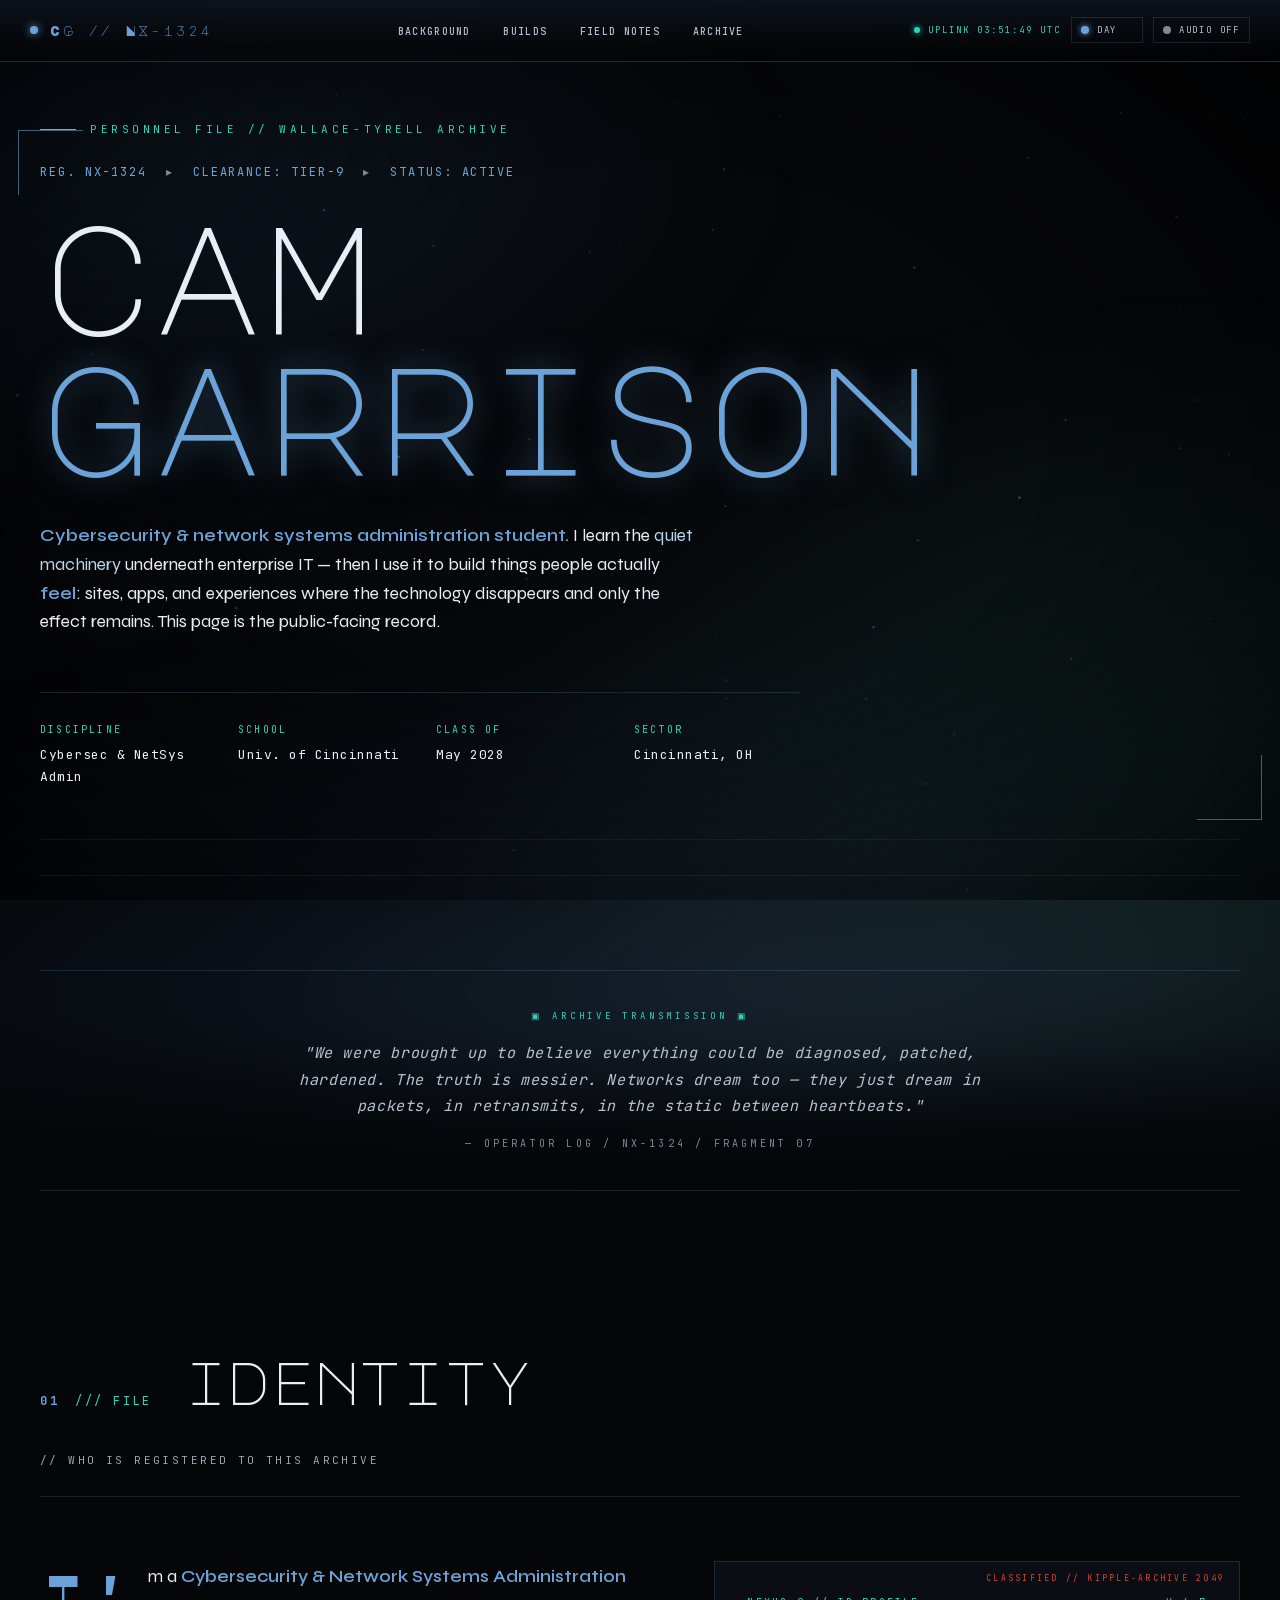
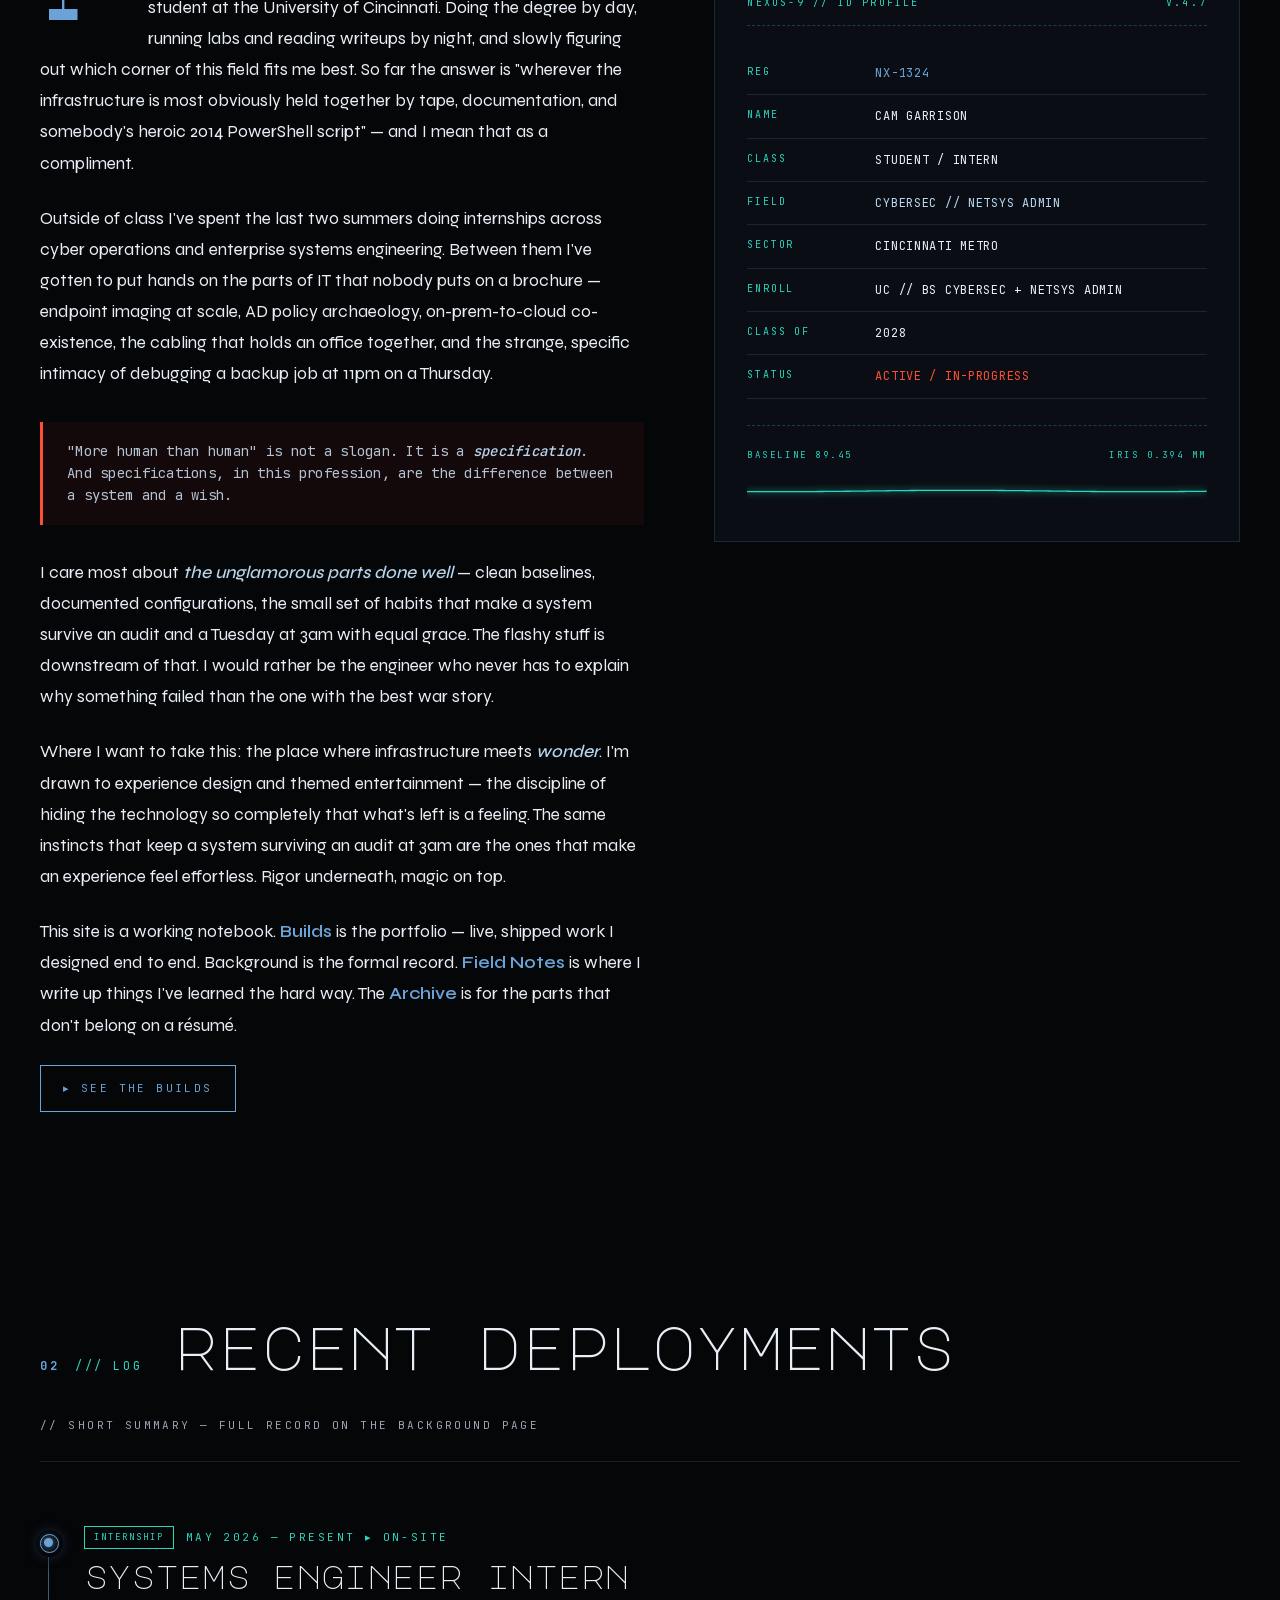
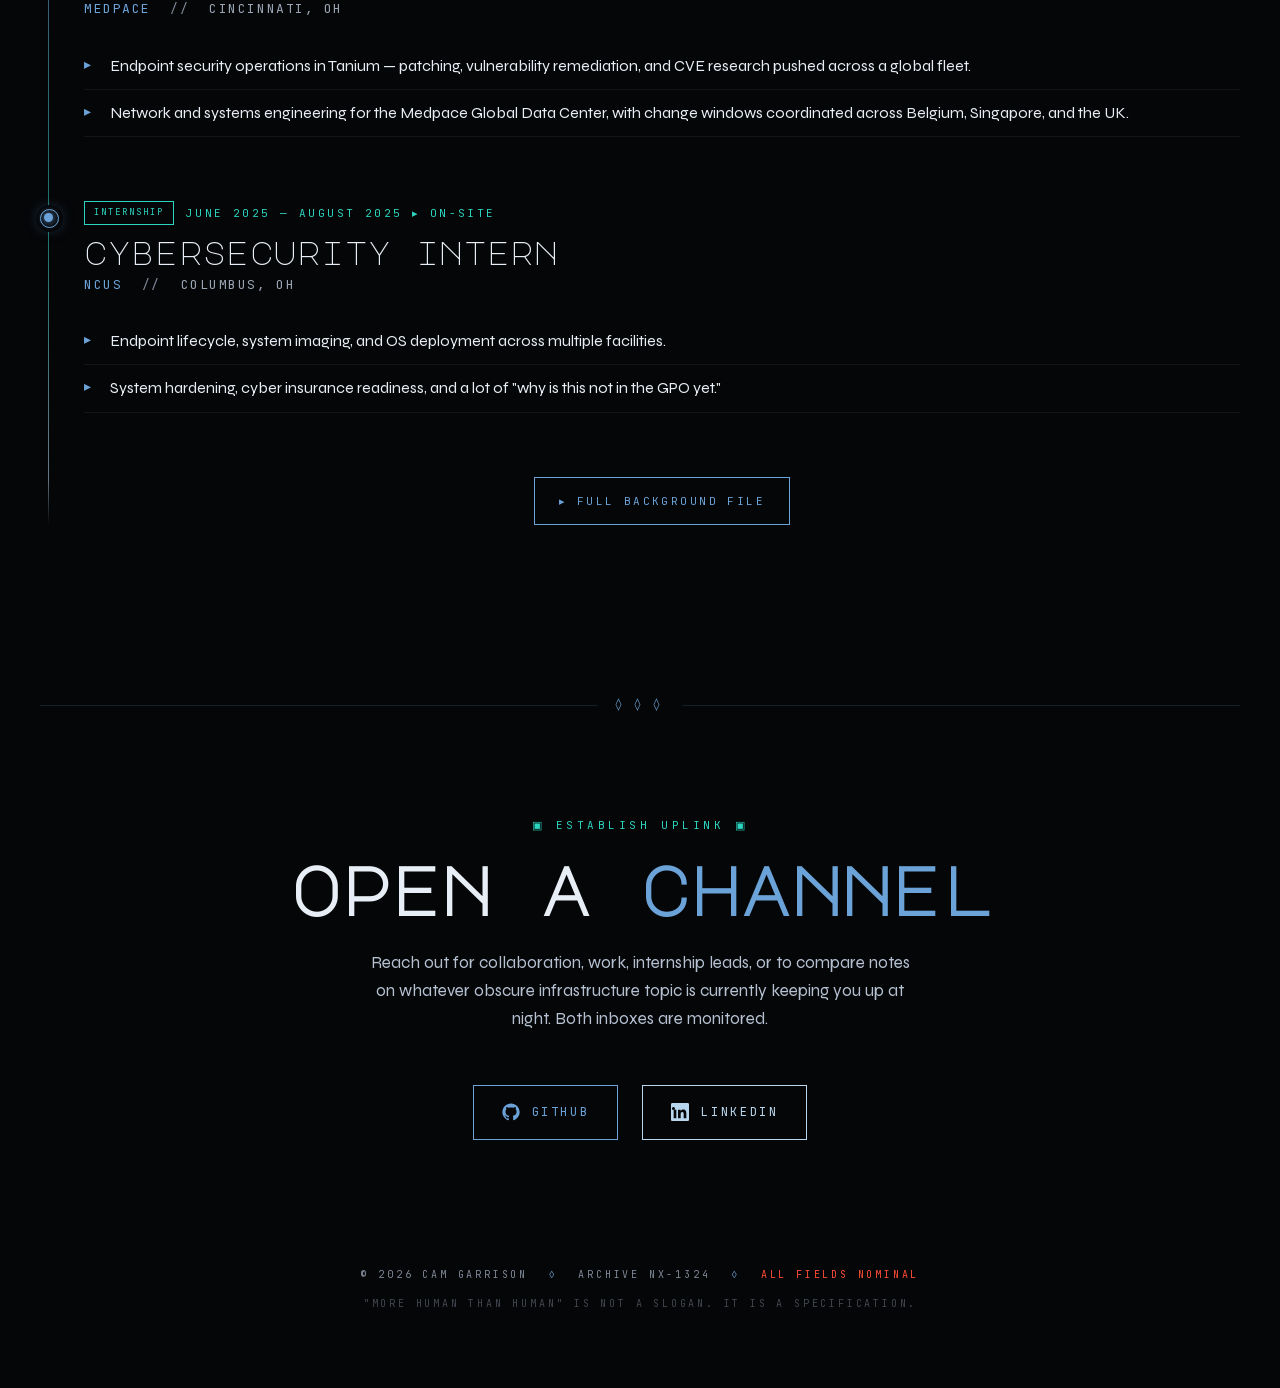
==== index.html @ d10d8e13 "improved layout" ====
<!DOCTYPE html>
<html lang="en">
<head>
<meta charset="UTF-8">
<meta name="viewport" content="width=device-width, initial-scale=1.0">
<title>Personnel Archive // NX-1324</title>
<meta name="description" content="Cam Garrison — Cybersecurity & Network Systems Administration student. Personnel archive and field notes from inside the Wallace Corp registry.">
<link rel="canonical" href="https://camgarrison.com/">
<meta property="og:type" content="website">
<meta property="og:site_name" content="Personnel Archive // NX-1324">
<meta property="og:title" content="Personnel Archive // NX-1324">
<meta property="og:description" content="Cam Garrison — Cybersecurity & Network Systems Administration student. Personnel archive and field notes from inside the Wallace Corp registry.">
<meta property="og:url" content="https://camgarrison.com/">
<meta property="og:image" content="https://camgarrison.com/imgs/og-card.png">
<meta property="og:image:width" content="1200">
<meta property="og:image:height" content="630">
<meta property="og:image:alt" content="Cam Garrison — Cybersecurity &amp; Network Systems Administration. Personnel archive NX-1324.">
<meta name="twitter:card" content="summary_large_image">
<meta name="twitter:title" content="Personnel Archive // NX-1324">
<meta name="twitter:description" content="Cam Garrison — Cybersecurity & Network Systems Administration student. Personnel archive and field notes from inside the Wallace Corp registry.">
<meta name="twitter:image" content="https://camgarrison.com/imgs/og-card.png">
<link rel="icon" type="image/svg+xml" href="imgs/favicon.svg">
<link rel="icon" type="image/png" sizes="32x32" href="imgs/favicon-32.png">
<link rel="icon" type="image/png" sizes="16x16" href="imgs/favicon-16.png">
<link rel="apple-touch-icon" sizes="180x180" href="imgs/apple-touch-icon.png">
<meta name="theme-color" content="#050608">
<link rel="preload" href="fonts/jetbrains-mono-300-800-latin.woff2" as="font" type="font/woff2" crossorigin>
<link rel="preload" href="fonts/major-mono-display-400-latin.woff2" as="font" type="font/woff2" crossorigin>
<link rel="preload" href="fonts/syne-400-800-latin.woff2" as="font" type="font/woff2" crossorigin>
<link rel="stylesheet" href="style.css">
<script>
  (function(){
    try {
      var t = localStorage.getItem('nx-theme') || 'dark';
      document.documentElement.setAttribute('data-theme', t);
    } catch(e) {
      document.documentElement.setAttribute('data-theme', 'dark');
    }
  })();
</script>
<!-- Structured data for search engines. Not executable, so it lives
     outside the CSP script-src hash requirement. -->
<script type="application/ld+json">
{
  "@context": "https://schema.org",
  "@type": "Person",
  "name": "Cam Garrison",
  "url": "https://camgarrison.com/",
  "image": "https://camgarrison.com/imgs/og-card.png",
  "jobTitle": "Cybersecurity & Network Systems Administration Student",
  "affiliation": {
    "@type": "CollegeOrUniversity",
    "name": "University of Cincinnati"
  },
  "address": {
    "@type": "PostalAddress",
    "addressLocality": "Cincinnati",
    "addressRegion": "OH",
    "addressCountry": "US"
  },
  "sameAs": [
    "https://github.com/notChewy1324",
    "https://www.linkedin.com/in/camgarrison"
  ]
}
</script>
</head>
<body>

<a class="skip-link" href="#main">SKIP TO CONTENT ▸</a>

<!-- Atmospheric layers -->
<div class="haze-layer"></div>
<canvas id="dust-canvas"></canvas>
<canvas id="rain-canvas"></canvas>
<div class="scanlines"></div>
<div class="grain"></div>
<div class="vignette"></div>

<!-- Custom cursor -->
<canvas id="cursor-trail-canvas"></canvas>
<div id="cursor-arrow">
  <svg viewBox="0 0 24 24" xmlns="http://www.w3.org/2000/svg">
    <defs>
      <linearGradient id="cur-grad" x1="0" y1="0" x2="1" y2="1">
        <stop offset="0%" stop-color="#8fc0e8"/>
        <stop offset="100%" stop-color="#1d3a5f"/>
      </linearGradient>
    </defs>
    <path d="M2 1 L2 19 L7 14.5 L10.5 22 L13.5 20.5 L10 13 L17 13 Z"
          fill="url(#cur-grad)" stroke="#050608" stroke-width="0.7" stroke-linejoin="miter"/>
    <path d="M3 3 L3 16 L7 12 L10 12 Z" fill="rgba(184,214,237,0.3)"/>
  </svg>
</div>

<!-- Navigation -->
<nav class="nav">
  <a href="index.html" class="nav-logo">CG // NX-1324</a>
  <ul class="nav-links">
    <li><a href="background.html">Background</a></li>
    <li><a href="builds.html">Builds</a></li>
    <li><a href="blog.html">Field Notes</a></li>
    <li><a href="archive.html">Archive</a></li>
  </ul>
  <div class="nav-right">
    <div class="nav-status"><span>UPLINK 00:00:00 UTC</span></div>
    <button class="theme-toggle" aria-label="Toggle theme">
      <span class="dot"></span>
      <span class="label">DAY</span>
    </button>
    <button class="audio-toggle off" aria-label="Toggle ambient audio">
      <span class="dot"></span>
      <span class="label">AUDIO OFF</span>
    </button>
  </div>
  <div class="nav-clock-mobile"><span>00:00:00 UTC</span></div>
  <button class="nav-burger" id="nav-burger" aria-label="Open menu">
    <span class="bar"></span><span class="bar"></span><span class="bar"></span>
  </button>
</nav>
<!-- NAV DRAWER (mobile/small-desktop) -->
<div class="nav-backdrop" id="nav-backdrop"></div>
<aside class="nav-drawer" id="nav-drawer" aria-hidden="true">
  <div class="nav-drawer-tag">▣ NAVIGATION CHANNEL ▣</div>
  <ul>
    <li><a href="index.html" class="active">Home</a></li>
    <li><a href="background.html">Background</a></li>
    <li><a href="builds.html">Builds</a></li>
    <li><a href="blog.html">Field Notes</a></li>
    <li><a href="archive.html">Archive</a></li>
  </ul>
  <div class="nav-drawer-toggles">
    <button class="theme-toggle" aria-label="Toggle theme">
      <span class="dot"></span>
      <span class="label">DAY</span>
    </button>
    <button class="audio-toggle off" aria-label="Toggle ambient audio">
      <span class="dot"></span>
      <span class="label">AUDIO OFF</span>
    </button>
    <div class="nav-drawer-status">UPLINK STABLE</div>
  </div>
</aside>


<main id="main">

  <!-- HERO -->
  <section class="hero">
    <div class="hero-tag">PERSONNEL FILE // WALLACE-TYRELL ARCHIVE</div>
    <div class="hero-id">REG. NX-1324 <span class="pipe">▸</span> CLEARANCE: TIER-9 <span class="pipe">▸</span> STATUS: ACTIVE</div>

    <h1 class="hero-name">
      <span>cam</span>
      <span>garrison</span>
    </h1>

    <p class="hero-subtitle">
      <em>Cybersecurity &amp; network systems administration student.</em>
      I learn the <span class="ice">quiet machinery</span> underneath enterprise IT — then I use it to build things people actually <em>feel</em>: sites, apps, and experiences where the technology disappears and only the effect remains. This page is the public-facing record.
    </p>

    <div class="hero-meta">
      <div class="hero-meta-item">
        <span class="hero-meta-label">Discipline</span>
        <span class="hero-meta-value">Cybersec &amp; NetSys Admin</span>
      </div>
      <div class="hero-meta-item">
        <span class="hero-meta-label">School</span>
        <span class="hero-meta-value">Univ. of Cincinnati</span>
      </div>
      <div class="hero-meta-item">
        <span class="hero-meta-label">Class Of</span>
        <span class="hero-meta-value">May 2028</span>
      </div>
      <div class="hero-meta-item">
        <span class="hero-meta-label">Sector</span>
        <span class="hero-meta-value">Cincinnati, OH</span>
      </div>
    </div>

    <div class="marquee">
      <div class="marquee-track">
        <span>WALLACE CORP REGISTRY</span>
        <span class="ice">NEXUS-9 PERSONNEL CHANNEL</span>
        <span>VOIGHT-KAMPFF: CLEARED</span>
        <span class="red">BASELINE STABLE</span>
        <span>ACCESS GRANTED — NX-1324</span>
        <span class="ice">"CELLS INTERLINKED WITHIN CELLS INTERLINKED"</span>
        <span>UPLINK NOMINAL</span>
        <span class="red">REPLICANT QUOTIENT 0.000</span>
        <span>WALLACE CORP REGISTRY</span>
        <span class="ice">NEXUS-9 PERSONNEL CHANNEL</span>
        <span>VOIGHT-KAMPFF: CLEARED</span>
        <span class="red">BASELINE STABLE</span>
      </div>
    </div>
  </section>

  <!-- LORE STRIP -->
  <div class="lore reveal">
    <div class="lore-tag">▣ ARCHIVE TRANSMISSION ▣</div>
    <p class="lore-text">
      "We were brought up to believe everything could be diagnosed, patched, hardened. The truth is messier. Networks dream too — they just dream in packets, in retransmits, in the static between heartbeats."
    </p>
    <span class="lore-cite">— OPERATOR LOG / NX-1324 / FRAGMENT 07</span>
  </div>

  <!-- ABOUT -->
  <section id="about">
    <header class="section-header">
      <div class="section-num"><strong>01</strong> /// FILE</div>
      <h2 class="section-title">identity</h2>
      <div class="section-subtitle">// who is registered to this archive</div>
    </header>

    <div class="about-grid">
      <div class="about-text reveal">
        <p>
          I'm a <strong>Cybersecurity &amp; Network Systems Administration</strong> student at the University of Cincinnati. Doing the degree by day, running labs and reading writeups by night, and slowly figuring out which corner of this field fits me best. So far the answer is "wherever the infrastructure is most obviously held together by tape, documentation, and somebody's heroic 2014 PowerShell script" — and I mean that as a compliment.
        </p>

        <p>
          Outside of class I've spent the last two summers doing internships across cyber operations and enterprise systems engineering. Between them I've gotten to put hands on the parts of IT that nobody puts on a brochure — endpoint imaging at scale, AD policy archaeology, on-prem-to-cloud co-existence, the cabling that holds an office together, and the strange, specific intimacy of debugging a backup job at 11pm on a Thursday.
        </p>

        <div class="about-pull">
          "More human than human" is not a slogan. It is a <em>specification</em>. And specifications, in this profession, are the difference between a system and a wish.
        </div>

        <p>
          I care most about <em>the unglamorous parts done well</em> — clean baselines, documented configurations, the small set of habits that make a system survive an audit and a Tuesday at 3am with equal grace. The flashy stuff is downstream of that. I would rather be the engineer who never has to explain why something failed than the one with the best war story.
        </p>

        <p>
          Where I want to take this: the place where infrastructure meets <em>wonder</em>. I'm drawn to experience design and themed entertainment — the discipline of hiding the technology so completely that what's left is a feeling. The same instincts that keep a system surviving an audit at 3am are the ones that make an experience feel effortless. Rigor underneath, magic on top.
        </p>

        <p>
          This site is a working notebook. <strong>Builds</strong> is the portfolio — live, shipped work I designed end to end. Background is the formal record. <strong>Field Notes</strong> is where I write up things I've learned the hard way. The <strong>Archive</strong> is for the parts that don't belong on a résumé.
        </p>

        <p style="margin-top: 8px;">
          <a href="builds.html" class="contact-link" style="font-size:11px; padding:13px 22px;">▸ See the Builds</a>
        </p>
      </div>

      <aside class="id-card reveal">
        <div class="id-card-header">
          <span>NEXUS-9 // ID PROFILE</span>
          <span>v.4.7</span>
        </div>
        <div class="id-card-row"><span class="key">REG</span><span class="val steel">NX-1324</span></div>
        <div class="id-card-row"><span class="key">NAME</span><span class="val">CAM GARRISON</span></div>
        <div class="id-card-row"><span class="key">CLASS</span><span class="val">STUDENT / INTERN</span></div>
        <div class="id-card-row"><span class="key">FIELD</span><span class="val ice">CYBERSEC // NETSYS ADMIN</span></div>
        <div class="id-card-row"><span class="key">SECTOR</span><span class="val">CINCINNATI METRO</span></div>
        <div class="id-card-row"><span class="key">ENROLL</span><span class="val">UC // BS CYBERSEC + NETSYS ADMIN</span></div>
        <div class="id-card-row"><span class="key">CLASS OF</span><span class="val">2028</span></div>
        <div class="id-card-row"><span class="key">STATUS</span><span class="val red">ACTIVE / IN-PROGRESS</span></div>

        <div class="baseline">
          <div class="baseline-label">
            <span class="bl-left">BASELINE 91.20</span>
            <span class="bl-right">IRIS 0.342 mm</span>
          </div>
          <svg class="baseline-wave"></svg>
        </div>
      </aside>
    </div>
  </section>

  <!-- SUMMARY: EXPERIENCE PREVIEW -->
  <section id="summary">
    <header class="section-header">
      <div class="section-num"><strong>02</strong> /// LOG</div>
      <h2 class="section-title">recent deployments</h2>
      <div class="section-subtitle">// short summary — full record on the background page</div>
    </header>

    <div class="timeline">
      <article class="timeline-item">
        <div class="timeline-date">
          <span class="badge">INTERNSHIP</span>
          <span>MAY 2026 — PRESENT ▸ ON-SITE</span>
        </div>
        <h3 class="timeline-role">systems engineer intern</h3>
        <div class="timeline-org">
          MEDPACE
          <span class="sep">//</span>
          <span class="loc">cincinnati, oh</span>
        </div>
        <ul class="timeline-list">
          <li>Endpoint security operations in Tanium — patching, vulnerability remediation, and CVE research pushed across a global fleet.</li>
          <li>Network and systems engineering for the Medpace Global Data Center, with change windows coordinated across Belgium, Singapore, and the UK.</li>
        </ul>
      </article>

      <article class="timeline-item">
        <div class="timeline-date">
          <span class="badge">INTERNSHIP</span>
          <span>JUNE 2025 — AUGUST 2025 ▸ ON-SITE</span>
        </div>
        <h3 class="timeline-role">cybersecurity intern</h3>
        <div class="timeline-org">
          NCUS
          <span class="sep">//</span>
          <span class="loc">columbus, oh</span>
        </div>
        <ul class="timeline-list">
          <li>Endpoint lifecycle, system imaging, and OS deployment across multiple facilities.</li>
          <li>System hardening, cyber insurance readiness, and a lot of "why is this not in the GPO yet."</li>
        </ul>
      </article>

      <p style="text-align:center; margin-top:48px;">
        <a href="background.html" class="contact-link" style="font-size:11px; padding:14px 24px;">
          ▸ Full Background File
        </a>
      </p>
    </div>
  </section>

  <!-- CONTACT -->
  <footer class="contact" id="contact">
    <div class="contact-tag">▣ ESTABLISH UPLINK ▣</div>
    <h2 class="contact-title">open a <em>channel</em></h2>
    <p class="contact-sub">
      Reach out for collaboration, work, internship leads, or to compare notes on whatever obscure infrastructure topic is currently keeping you up at night. Both inboxes are monitored.
    </p>
    <div class="contact-links">
      <a href="https://github.com/notChewy1324" target="_blank" rel="noopener" class="contact-link">
        <svg viewBox="0 0 24 24"><path d="M12 .5C5.65.5.5 5.65.5 12.02c0 5.08 3.29 9.39 7.86 10.91.58.11.79-.25.79-.55 0-.27-.01-.99-.02-1.95-3.2.69-3.87-1.54-3.87-1.54-.52-1.32-1.27-1.67-1.27-1.67-1.04-.71.08-.7.08-.7 1.15.08 1.76 1.18 1.76 1.18 1.02 1.75 2.68 1.24 3.34.95.1-.74.4-1.24.72-1.53-2.55-.29-5.24-1.28-5.24-5.69 0-1.26.45-2.28 1.18-3.09-.12-.29-.51-1.46.11-3.04 0 0 .97-.31 3.18 1.18.92-.26 1.91-.39 2.9-.39.98 0 1.97.13 2.9.39 2.21-1.49 3.18-1.18 3.18-1.18.62 1.58.23 2.75.11 3.04.74.81 1.18 1.83 1.18 3.09 0 4.42-2.7 5.39-5.27 5.68.41.35.78 1.05.78 2.12 0 1.53-.01 2.76-.01 3.13 0 .3.21.66.8.55 4.57-1.52 7.85-5.83 7.85-10.91C23.5 5.65 18.35.5 12 .5z"/></svg>
        GitHub
      </a>
      <a href="https://www.linkedin.com/in/camgarrison" target="_blank" rel="noopener" class="contact-link ice">
        <svg viewBox="0 0 24 24"><path d="M20.45 20.45h-3.55v-5.57c0-1.33-.02-3.04-1.85-3.04-1.85 0-2.13 1.45-2.13 2.94v5.67H9.36V9h3.41v1.56h.05c.48-.9 1.64-1.85 3.37-1.85 3.6 0 4.27 2.37 4.27 5.45v6.29zM5.34 7.43A2.06 2.06 0 113.27 5.37a2.06 2.06 0 012.07 2.06zM7.12 20.45H3.56V9h3.56v11.45zM22.22 0H1.77C.79 0 0 .77 0 1.72v20.56C0 23.23.79 24 1.77 24h20.45C23.2 24 24 23.23 24 22.28V1.72C24 .77 23.2 0 22.22 0z"/></svg>
        LinkedIn
      </a>
    </div>
  </footer>

  <div class="footer">
    <div class="footer-line">
      © 2026 CAM GARRISON
      <span class="sep">◊</span>
      ARCHIVE NX-1324
      <span class="sep">◊</span>
      <span class="red">ALL FIELDS NOMINAL</span>
    </div>
    <div class="footer-line" style="opacity: 0.5;">
      "MORE HUMAN THAN HUMAN" IS NOT A SLOGAN. IT IS A SPECIFICATION.
    </div>
  </div>

</main>

<!-- MODAL -->
<div class="modal" id="modal" role="dialog" aria-modal="true" aria-labelledby="modal-title">
  <div class="modal-panel">
    <button class="modal-close" id="modal-close" aria-label="Close">×</button>
    <div class="modal-meta" id="modal-meta">ARCHIVE ENTRY</div>
    <h2 class="modal-title" id="modal-title"></h2>
    <div class="modal-date" id="modal-date"></div>
    <div class="modal-body" id="modal-body"></div>
  </div>
</div>

<!--  WILL UPDATE THIS LATER: CLOUDFLARE WEB ANALYTICS (privacy-friendly, no cookies) WILL UPDATE THIS LATER
     To activate: Cloudflare dashboard > Analytics & Logs > Web Analytics >
     add camgarrison.com, copy the token, paste it below, and uncomment.
     The CSP in _headers already allows the beacon + its endpoint.
<script defer src="https://static.cloudflareinsights.com/beacon.min.js" data-cf-beacon='{"token": "PASTE-TOKEN-HERE"}'></script>
-->
<script src="main.js"></script>
</body>
</html>
---- style.css ----
/* ============================================================
   WALLACE CORP / NEXUS-9 PERSONNEL ARCHIVE
   Blade Runner 2049 — cold palette
   Steel blue, frosted teal, ice white, deep slate, void black.
   No orange. No yellow. Crimson reserved for V-K warnings only.
   ============================================================ */

/* Fonts are self-hosted in /fonts (variable woff2, subset per script)
   — no Google Fonts round-trips, and font-src in the CSP stays 'self'. */
/* JetBrains Mono — cyrillic-ext */
@font-face {
  font-family: 'JetBrains Mono';
  font-style: normal;
  font-weight: 300 800;
  font-display: swap;
  src: url('fonts/jetbrains-mono-300-800-cyrillic-ext.woff2') format('woff2');
  unicode-range: U+0460-052F, U+1C80-1C8A, U+20B4, U+2DE0-2DFF, U+A640-A69F, U+FE2E-FE2F;
}

/* JetBrains Mono — cyrillic */
@font-face {
  font-family: 'JetBrains Mono';
  font-style: normal;
  font-weight: 300 800;
  font-display: swap;
  src: url('fonts/jetbrains-mono-300-800-cyrillic.woff2') format('woff2');
  unicode-range: U+0301, U+0400-045F, U+0490-0491, U+04B0-04B1, U+2116;
}

/* JetBrains Mono — greek */
@font-face {
  font-family: 'JetBrains Mono';
  font-style: normal;
  font-weight: 300 800;
  font-display: swap;
  src: url('fonts/jetbrains-mono-300-800-greek.woff2') format('woff2');
  unicode-range: U+0370-0377, U+037A-037F, U+0384-038A, U+038C, U+038E-03A1, U+03A3-03FF;
}

/* JetBrains Mono — vietnamese */
@font-face {
  font-family: 'JetBrains Mono';
  font-style: normal;
  font-weight: 300 800;
  font-display: swap;
  src: url('fonts/jetbrains-mono-300-800-vietnamese.woff2') format('woff2');
  unicode-range: U+0102-0103, U+0110-0111, U+0128-0129, U+0168-0169, U+01A0-01A1, U+01AF-01B0, U+0300-0301, U+0303-0304, U+0308-0309, U+0323, U+0329, U+1EA0-1EF9, U+20AB;
}

/* JetBrains Mono — latin-ext */
@font-face {
  font-family: 'JetBrains Mono';
  font-style: normal;
  font-weight: 300 800;
  font-display: swap;
  src: url('fonts/jetbrains-mono-300-800-latin-ext.woff2') format('woff2');
  unicode-range: U+0100-02BA, U+02BD-02C5, U+02C7-02CC, U+02CE-02D7, U+02DD-02FF, U+0304, U+0308, U+0329, U+1D00-1DBF, U+1E00-1E9F, U+1EF2-1EFF, U+2020, U+20A0-20AB, U+20AD-20C0, U+2113, U+2C60-2C7F, U+A720-A7FF;
}

/* JetBrains Mono — latin */
@font-face {
  font-family: 'JetBrains Mono';
  font-style: normal;
  font-weight: 300 800;
  font-display: swap;
  src: url('fonts/jetbrains-mono-300-800-latin.woff2') format('woff2');
  unicode-range: U+0000-00FF, U+0131, U+0152-0153, U+02BB-02BC, U+02C6, U+02DA, U+02DC, U+0304, U+0308, U+0329, U+2000-206F, U+20AC, U+2122, U+2191, U+2193, U+2212, U+2215, U+FEFF, U+FFFD;
}

/* Major Mono Display — vietnamese */
@font-face {
  font-family: 'Major Mono Display';
  font-style: normal;
  font-weight: 400;
  font-display: swap;
  src: url('fonts/major-mono-display-400-vietnamese.woff2') format('woff2');
  unicode-range: U+0102-0103, U+0110-0111, U+0128-0129, U+0168-0169, U+01A0-01A1, U+01AF-01B0, U+0300-0301, U+0303-0304, U+0308-0309, U+0323, U+0329, U+1EA0-1EF9, U+20AB;
}

/* Major Mono Display — latin-ext */
@font-face {
  font-family: 'Major Mono Display';
  font-style: normal;
  font-weight: 400;
  font-display: swap;
  src: url('fonts/major-mono-display-400-latin-ext.woff2') format('woff2');
  unicode-range: U+0100-02BA, U+02BD-02C5, U+02C7-02CC, U+02CE-02D7, U+02DD-02FF, U+0304, U+0308, U+0329, U+1D00-1DBF, U+1E00-1E9F, U+1EF2-1EFF, U+2020, U+20A0-20AB, U+20AD-20C0, U+2113, U+2C60-2C7F, U+A720-A7FF;
}

/* Major Mono Display — latin */
@font-face {
  font-family: 'Major Mono Display';
  font-style: normal;
  font-weight: 400;
  font-display: swap;
  src: url('fonts/major-mono-display-400-latin.woff2') format('woff2');
  unicode-range: U+0000-00FF, U+0131, U+0152-0153, U+02BB-02BC, U+02C6, U+02DA, U+02DC, U+0304, U+0308, U+0329, U+2000-206F, U+20AC, U+2122, U+2191, U+2193, U+2212, U+2215, U+FEFF, U+FFFD;
}

/* Syne — greek */
@font-face {
  font-family: 'Syne';
  font-style: normal;
  font-weight: 400 800;
  font-display: swap;
  src: url('fonts/syne-400-800-greek.woff2') format('woff2');
  unicode-range: U+0370-0377, U+037A-037F, U+0384-038A, U+038C, U+038E-03A1, U+03A3-03FF;
}

/* Syne — latin-ext */
@font-face {
  font-family: 'Syne';
  font-style: normal;
  font-weight: 400 800;
  font-display: swap;
  src: url('fonts/syne-400-800-latin-ext.woff2') format('woff2');
  unicode-range: U+0100-02BA, U+02BD-02C5, U+02C7-02CC, U+02CE-02D7, U+02DD-02FF, U+0304, U+0308, U+0329, U+1D00-1DBF, U+1E00-1E9F, U+1EF2-1EFF, U+2020, U+20A0-20AB, U+20AD-20C0, U+2113, U+2C60-2C7F, U+A720-A7FF;
}

/* Syne — latin */
@font-face {
  font-family: 'Syne';
  font-style: normal;
  font-weight: 400 800;
  font-display: swap;
  src: url('fonts/syne-400-800-latin.woff2') format('woff2');
  unicode-range: U+0000-00FF, U+0131, U+0152-0153, U+02BB-02BC, U+02C6, U+02DA, U+02DC, U+0304, U+0308, U+0329, U+2000-206F, U+20AC, U+2122, U+2191, U+2193, U+2212, U+2215, U+FEFF, U+FFFD;
}

/* ----------------------------------------------------------
   THEME TOKENS
   ---------------------------------------------------------- */

:root, :root[data-theme="dark"] {
  /* Cold steel — primary warm-side accent (rain-on-glass, LAPD insignia) */
  --steel-deep:   #1d3a5f;
  --steel:        #3a6fa8;
  --steel-glow:   #6ba3d8;
  --steel-haze:   #8fc0e8;
  --steel-ice:    #b8d6ed;

  /* Frosted teal — secondary cool accent (interrogation rooms, terminals) */
  --teal:         #2dd4bf;
  --teal-deep:    #0d7a78;
  --teal-glow:    #5eead4;

  /* Wallace HQ red — RESERVED for V-K warnings / restricted only */
  --crimson:      #c2362a;
  --crimson-glow: #ff4d36;
  --blood:        #7a1f12;

  /* Ice / paper / Joi white */
  --paper:        #e8eef5;
  --bone:         #b6c2d2;
  --bone-dim:     #7e8896;

  /* Slate / void / smog */
  --void:         #050608;
  --soot:         #0a0d12;
  --ash:          #11151c;
  --slate:        #1a212c;
  --dust:         #232b39;
  --steel-shadow: #0e1620;

  /* Functional roles */
  --bg:          var(--void);
  --bg-elev:     var(--soot);
  --bg-card:     rgba(15, 22, 32, 0.55);
  --bg-card-strong: rgba(15, 22, 32, 0.85);
  --fg:          var(--paper);
  --fg-mute:     var(--bone);
  --fg-dim:      var(--bone-dim);
  --rule:        rgba(107, 163, 216, 0.18);
  --rule-cool:   rgba(94, 234, 212, 0.22);
  --accent:      var(--steel-glow);   /* primary */
  --accent-2:    var(--teal);          /* secondary */
  --accent-3:    var(--steel-ice);     /* highlight / Joi white */
  --accent-4:    var(--crimson-glow);  /* V-K warning ONLY */

  /* uplink globe (theme-aware) */
  --globe-ocean-core: rgba(22, 42, 66, 0.55);
  --globe-ocean-edge: rgba(4, 7, 12, 0.92);
  --globe-land:  var(--accent-3);
  --globe-coast: var(--accent-2);
  --globe-grid:  var(--accent);
  --globe-rim:   var(--accent);

  --haze-1: rgba(58, 111, 168, 0.16);
  --haze-2: rgba(94, 234, 212, 0.10);
  --haze-3: rgba(184, 214, 237, 0.06);
  --grain-opacity: 0.07;
  --scanline-opacity: 0.45;

  --font-display: 'Major Mono Display', 'JetBrains Mono', monospace;
  --font-mono:    'JetBrains Mono', ui-monospace, monospace;
  --font-sans:    'Syne', system-ui, sans-serif;
}

/* LIGHT MODE — Joi snow scenes / overcast rain */
:root[data-theme="light"] {
  --steel-deep:   #143058;
  --steel:        #2a558a;
  --steel-glow:   #20498a;
  --steel-haze:   #3d6a9c;
  --steel-ice:    #5b81b0;
  --teal:         #0d7a78;
  --teal-deep:    #094a48;
  --teal-glow:    #15938f;
  --crimson:      #a8311f;
  --crimson-glow: #b5392a;
  --blood:        #5c1a10;
  --paper:        #f0f3f7;
  --bone:         #4d5762;
  --bone-dim:     #7a8392;
  --void:         #e3e8ee;
  --soot:         #d8dee5;
  --ash:          #cdd4dc;
  --slate:        #b9c2cc;
  --dust:         #a6b1bd;
  --steel-shadow: #c2cad3;

  --bg:          #ebeff4;
  --bg-elev:     #dde3ea;
  --bg-card:     rgba(252, 254, 255, 0.7);
  --bg-card-strong: rgba(252, 254, 255, 0.92);
  --fg:          #0a1018;
  --fg-mute:     #2c3744;
  --fg-dim:      #5a6573;
  --rule:        rgba(32, 73, 138, 0.28);
  --rule-cool:   rgba(13, 122, 120, 0.26);
  --accent:      #20498a;
  --accent-2:    #0d7a78;
  --accent-3:    #2a558a;
  --accent-4:    #a8311f;

  --globe-ocean-core: rgba(208, 226, 242, 0.94);
  --globe-ocean-edge: rgba(150, 173, 199, 0.96);
  --globe-land:  var(--accent-3);
  --globe-coast: var(--accent-2);
  --globe-grid:  var(--accent);
  --globe-rim:   var(--accent);

  --haze-1: rgba(32, 73, 138, 0.10);
  --haze-2: rgba(13, 122, 120, 0.08);
  --haze-3: rgba(91, 129, 176, 0.06);
  --grain-opacity: 0.10;
  --scanline-opacity: 0.18;
}

/* ----------------------------------------------------------
   BASE
   ---------------------------------------------------------- */

* { box-sizing: border-box; margin: 0; padding: 0; }
html { scroll-behavior: smooth; }

html, body {
  background: var(--bg);
  color: var(--fg);
  font-family: var(--font-sans);
  font-weight: 400;
  font-size: 17px;
  line-height: 1.7;
  overflow-x: hidden;
  cursor: none;
  transition: background-color 0.6s ease, color 0.6s ease;
}

*, *::before, *::after { cursor: inherit; }

/* On real-pointer devices, hide the native cursor EVERYWHERE and let the
   custom SVG arrow do the work. `cursor: none` alone is unreliable in WebKit
   (Safari keeps showing the system cursor), so we hand it a 1x1 fully
   transparent cursor image and keep `none` only as the final fallback. This
   hides the native cursor on Safari, Chrome, and Firefox alike. */
@media (hover: hover) and (pointer: fine) {
  html, body, *, *::before, *::after {
    cursor: url("[data-uri]") 0 0, none !important;
  }

  /* The 3D PC stage is the one place we WANT the native cursor (a grab hand
     for orbiting). The custom arrow is hidden over the stage via JS. */
  .pc-schematic-stage, #pc-canvas { cursor: grab !important; }
  .pc-schematic-stage.grabbing, .pc-schematic-stage.grabbing #pc-canvas { cursor: grabbing !important; }
  .pc-controls, .pc-controls .pc-ctl { cursor: pointer !important; }
  .pc-readout { cursor: default !important; }
}

@media (hover: none), (pointer: coarse) {
  html, body, *, *::before, *::after,
  a, button, input, select, textarea, label,
  .blog-card, .signal, .archive-entry, .timeline-tag,
  .modal-close, .theme-toggle, .archive-filter, [data-hover] {
    cursor: auto !important;
  }
  a, button, .blog-card, .signal, .archive-entry,
  .timeline-tag, .modal-close, .theme-toggle, .archive-filter, [data-hover] {
    cursor: pointer !important;
  }
  #cursor-arrow, #cursor-trail-canvas { display: none !important; }
}

img, svg { display: block; max-width: 100%; }

/* Skip link — off-screen until keyboard-focused */
.skip-link {
  position: fixed;
  top: -60px;
  left: 18px;
  z-index: 10001;
  padding: 12px 20px;
  background: var(--bg-elev);
  border: 1px solid var(--accent);
  color: var(--accent);
  font-family: var(--font-mono);
  font-size: 11px;
  letter-spacing: 0.22em;
  text-transform: uppercase;
  text-decoration: none;
  transition: top 0.2s ease;
}
.skip-link:focus { top: 14px; }

::selection { background: var(--accent); color: var(--bg); }
::-webkit-scrollbar { width: 9px; height: 9px; }
::-webkit-scrollbar-track { background: var(--bg-elev); }
::-webkit-scrollbar-thumb { background: var(--accent); }
::-webkit-scrollbar-thumb:hover { background: var(--accent-2); }

/* ----------------------------------------------------------
   ATMOSPHERE
   ---------------------------------------------------------- */

.haze-layer {
  position: fixed;
  inset: -20%;
  background:
    radial-gradient(ellipse 55% 40% at 22% 28%, var(--haze-1), transparent 65%),
    radial-gradient(ellipse 60% 50% at 82% 75%, var(--haze-2), transparent 70%),
    radial-gradient(ellipse 50% 30% at 60% 95%, var(--haze-3), transparent 70%),
    radial-gradient(ellipse 80% 50% at 50% 100%, rgba(58, 111, 168, 0.18), transparent 72%);
  pointer-events: none;
  z-index: 1;
  animation: drift 30s ease-in-out infinite alternate;
  filter: blur(50px);
  transition: opacity 0.6s ease;
}

@keyframes drift {
  0%   { transform: translate(0, 0) scale(1); }
  50%  { transform: translate(2%, -1.5%) scale(1.05); }
  100% { transform: translate(-1.5%, 2%) scale(1.03); }
}

.scanlines {
  position: fixed; inset: 0; z-index: 2;
  background: repeating-linear-gradient(to bottom,
    transparent 0px, transparent 2px,
    rgba(0, 0, 0, 0.18) 3px, transparent 4px);
  pointer-events: none;
  mix-blend-mode: multiply;
  opacity: var(--scanline-opacity);
}

.grain {
  position: fixed; inset: 0; z-index: 3;
  opacity: var(--grain-opacity);
  pointer-events: none;
  background-image: url("data:image/svg+xml;utf8,<svg xmlns='http://www.w3.org/2000/svg' width='200' height='200'><filter id='n'><feTurbulence type='fractalNoise' baseFrequency='0.9' numOctaves='2' stitchTiles='stitch'/></filter><rect width='100%' height='100%' filter='url(%23n)' opacity='0.6'/></svg>");
  mix-blend-mode: overlay;
}

.vignette {
  position: fixed; inset: 0; z-index: 4;
  background: radial-gradient(ellipse at center, transparent 45%, rgba(0,0,0,0.7) 100%);
  pointer-events: none;
}

:root[data-theme="light"] .vignette {
  background: radial-gradient(ellipse at center, transparent 50%, rgba(20, 48, 88, 0.18) 100%);
}

#dust-canvas { position: fixed; inset: 0; z-index: 2; pointer-events: none; }

/* ----------------------------------------------------------
   CUSTOM CURSOR
   ---------------------------------------------------------- */

#cursor-arrow {
  position: fixed;
  top: 0; left: 0;
  width: 26px; height: 26px;
  pointer-events: none;
  z-index: 99999;
  transform: translate(-100px, -100px);
  transition: filter 0.18s ease;
  filter: drop-shadow(0 0 6px var(--accent));
  will-change: transform;
  opacity: 0;
}

#cursor-arrow.active { opacity: 1; }
/* Instantly hide the custom cursor (e.g. while over the 3D PC stage) */
#cursor-arrow.hidden, #cursor-trail-canvas.hidden { opacity: 0 !important; }

#cursor-arrow svg {
  width: 100%; height: 100%;
  display: block;
  transition: transform 0.14s cubic-bezier(0.34, 1.56, 0.64, 1);
}

#cursor-arrow.click svg { transform: scale(0.55); }
#cursor-arrow.hover    { filter: drop-shadow(0 0 10px var(--accent-2)) drop-shadow(0 0 2px var(--accent-2)); }
#cursor-arrow.warn     { filter: drop-shadow(0 0 10px var(--accent-4)) drop-shadow(0 0 2px var(--accent-4)); }

#cursor-trail-canvas {
  position: fixed; inset: 0;
  pointer-events: none;
  z-index: 99998;
  opacity: 0;
}

#cursor-trail-canvas.active { opacity: 1; }

/* ----------------------------------------------------------
   NAV
   ---------------------------------------------------------- */

.nav {
  position: fixed;
  top: 0; left: 0; right: 0;
  z-index: 100;
  padding: 18px 40px;
  display: flex;
  justify-content: space-between;
  align-items: center;
  gap: 24px;
  background: linear-gradient(to bottom, var(--bg-card-strong), color-mix(in srgb, var(--bg) 60%, transparent) 80%, transparent);
  backdrop-filter: blur(10px);
  -webkit-backdrop-filter: blur(10px);
  border-bottom: 1px solid var(--rule);
}

.nav-logo {
  font-family: var(--font-display);
  font-size: 14px;
  letter-spacing: 0.18em;
  color: var(--accent);
  text-decoration: none;
  display: flex;
  align-items: center;
  gap: 12px;
  white-space: nowrap;
}

.nav-logo::before {
  content: '';
  width: 8px; height: 8px;
  background: var(--accent);
  border-radius: 50%;
  box-shadow: 0 0 8px var(--accent);
  animation: pulse-dot 2s ease-in-out infinite;
}

@keyframes pulse-dot {
  0%, 100% { opacity: 1; transform: scale(1); }
  50%      { opacity: 0.4; transform: scale(0.7); }
}

.nav-links {
  display: flex;
  gap: 30px;
  list-style: none;
  align-items: center;
}

.nav-links a {
  font-family: var(--font-mono);
  font-size: 11px;
  font-weight: 500;
  letter-spacing: 0.2em;
  text-transform: uppercase;
  color: var(--fg-mute);
  text-decoration: none;
  position: relative;
  padding: 6px 0;
  transition: color 0.25s;
}

.nav-links a::before {
  content: '> '; color: var(--accent-2);
  opacity: 0; transition: opacity 0.25s;
}

.nav-links a:hover { color: var(--accent); }
.nav-links a:hover::before { opacity: 1; }
.nav-links a.active { color: var(--accent); }
.nav-links a.active::after {
  content: '';
  position: absolute;
  bottom: -4px; left: 0;
  width: 100%; height: 1px;
  background: var(--accent);
  box-shadow: 0 0 8px var(--accent);
}

.nav-right { display: flex; align-items: center; gap: 18px; }

.nav-status {
  font-family: var(--font-mono);
  font-size: 10px;
  letter-spacing: 0.22em;
  color: var(--accent-2);
  display: flex;
  align-items: center;
  gap: 8px;
  white-space: nowrap;
}

.nav-status::before {
  content: '';
  width: 6px; height: 6px;
  background: var(--accent-2);
  border-radius: 50%;
  box-shadow: 0 0 6px var(--accent-2);
  animation: pulse-dot 1.5s ease-in-out infinite;
}

.theme-toggle {
  background: transparent;
  border: 1px solid var(--rule);
  color: var(--fg-mute);
  padding: 8px 12px;
  font-family: var(--font-mono);
  font-size: 10px;
  letter-spacing: 0.2em;
  text-transform: uppercase;
  display: flex;
  align-items: center;
  gap: 8px;
  transition: all 0.25s;
}

.theme-toggle:hover { border-color: var(--accent); color: var(--accent); }

.theme-toggle .dot {
  width: 8px; height: 8px;
  border-radius: 50%;
  background: var(--accent);
  box-shadow: 0 0 6px var(--accent);
  transition: background 0.4s, box-shadow 0.4s;
}

:root[data-theme="light"] .theme-toggle .dot {
  background: var(--accent-3);
  box-shadow: 0 0 6px var(--accent-3);
}

@media (max-width: 900px) {
  .nav { padding: 14px 18px; gap: 12px; }
  .nav-links { gap: 18px; }
  .nav-links a { font-size: 10px; letter-spacing: 0.14em; }
  .nav-status { display: none; }
  .theme-toggle { padding: 6px 9px; font-size: 9px; }
  .theme-toggle .label { display: none; }
}

@media (max-width: 600px) {
  .nav-logo { font-size: 11px; letter-spacing: 0.12em; }
  .nav-links { gap: 12px; }
  .nav-links a { font-size: 9px; }
}

/* ----------------------------------------------------------
   LAYOUT
   ---------------------------------------------------------- */

main {
  position: relative;
  z-index: 5;
  padding-top: 80px;
  max-width: 1280px;
  margin: 0 auto;
  padding-left: 40px;
  padding-right: 40px;
}

@media (max-width: 768px) { main { padding-left: 22px; padding-right: 22px; } }

section { padding: 90px 0; position: relative; }

@media (max-width: 768px) { section { padding: 60px 0; } }

/* ----------------------------------------------------------
   HERO
   ---------------------------------------------------------- */

.hero {
  min-height: calc(100vh - 80px);
  display: flex;
  flex-direction: column;
  justify-content: center;
  position: relative;
  padding: 28px 0 100px;
}

.hero-tag {
  font-family: var(--font-mono);
  font-size: 11px;
  letter-spacing: 0.32em;
  color: var(--accent-2);
  margin-bottom: 24px;
  display: flex;
  align-items: center;
  gap: 14px;
  opacity: 0;
  animation: fade-in 1.2s ease 0.3s forwards;
  text-transform: uppercase;
}

.hero-tag::before { content: ''; width: 36px; height: 1px; background: var(--accent-2); }

.hero-id {
  font-family: var(--font-mono);
  font-size: 12px;
  letter-spacing: 0.16em;
  color: var(--accent);
  margin-bottom: 20px;
  opacity: 0;
  animation: fade-in 1s ease 0.5s forwards;
}

.hero-id .pipe { color: var(--fg-dim); margin: 0 10px; }
.hero-id .red  { color: var(--accent-4); }

.hero-name {
  font-family: var(--font-display);
  font-size: clamp(54px, 12vw, 168px);
  line-height: 0.92;
  font-weight: 400;
  color: var(--fg);
  letter-spacing: -0.02em;
  margin-bottom: 36px;
  text-transform: lowercase;
}

.hero-name span {
  display: block;
  opacity: 0;
  transform: translateY(40px);
  animation: rise 1s cubic-bezier(0.16, 1, 0.3, 1) forwards;
}

.hero-name span:nth-child(1) { animation-delay: 0.7s; }
.hero-name span:nth-child(2) {
  animation-delay: 0.95s;
  color: var(--accent);
  text-shadow: 0 0 32px color-mix(in srgb, var(--accent) 50%, transparent);
}

@keyframes rise   { to { opacity: 1; transform: translateY(0); } }
@keyframes fade-in { to { opacity: 1; } }

.hero-subtitle {
  font-family: var(--font-sans);
  font-size: clamp(17px, 1.4vw, 21px);
  font-weight: 400;
  color: var(--fg);
  max-width: 660px;
  margin-bottom: 56px;
  line-height: 1.6;
  opacity: 0;
  animation: fade-in 1s ease 1.3s forwards;
}

.hero-subtitle em { font-style: normal; color: var(--accent); font-weight: 600; }
.hero-subtitle .ice { color: var(--accent-3); }

.hero-meta {
  display: grid;
  grid-template-columns: repeat(auto-fit, minmax(140px, 1fr));
  gap: 32px;
  font-family: var(--font-mono);
  max-width: 760px;
  opacity: 0;
  animation: fade-in 1s ease 1.6s forwards;
  padding-top: 28px;
  border-top: 1px solid var(--rule);
}

.hero-meta-item { display: flex; flex-direction: column; gap: 6px; }

.hero-meta-label {
  color: var(--accent-2);
  font-size: 10px;
  letter-spacing: 0.22em;
  text-transform: uppercase;
}

.hero-meta-value { color: var(--fg); font-size: 13px; letter-spacing: 0.04em; }

.hero::before, .hero::after {
  content: '';
  position: absolute;
  width: 64px; height: 64px;
  border: 1px solid var(--accent);
  opacity: 0.55;
}

.hero::before { top: 50px; left: -22px; border-right: none; border-bottom: none; }
.hero::after  { bottom: 80px; right: -22px; border-left: none; border-top: none; }

@media (max-width: 768px) {
  .hero::before, .hero::after { display: none; }
  .hero { padding: 18px 0 80px; }
}

.marquee {
  position: absolute;
  bottom: 24px; left: 0; right: 0;
  overflow: hidden;
  font-family: var(--font-mono);
  font-size: 10px;
  letter-spacing: 0.32em;
  color: var(--accent);
  opacity: 0.55;
  white-space: nowrap;
  border-top: 1px solid var(--rule);
  border-bottom: 1px solid var(--rule);
  padding: 9px 0;
}

.marquee-track {
  display: inline-block;
  animation: marquee 70s linear infinite;
  padding-left: 100%;
}

.marquee-track span { margin-right: 60px; }
.marquee-track span::before { content: '◊ '; color: var(--accent-2); }
.marquee-track span.red::before  { color: var(--accent-4); }
.marquee-track span.ice::before  { color: var(--accent-3); }

@keyframes marquee {
  0% { transform: translateX(0); }
  100% { transform: translateX(-100%); }
}

/* ----------------------------------------------------------
   SECTION HEADERS
   ---------------------------------------------------------- */

.section-header {
  margin-bottom: 64px;
  display: grid;
  grid-template-columns: auto 1fr;
  gap: 32px;
  align-items: end;
  border-bottom: 1px solid var(--rule);
  padding-bottom: 26px;
}

.section-num {
  font-family: var(--font-mono);
  font-size: 12px;
  letter-spacing: 0.22em;
  color: var(--accent-2);
}

.section-num strong { color: var(--accent); font-weight: 700; margin-right: 6px; }

.section-title {
  font-family: var(--font-display);
  font-size: clamp(34px, 5.5vw, 60px);
  font-weight: 400;
  color: var(--fg);
  letter-spacing: -0.01em;
  text-transform: lowercase;
  line-height: 1;
}

.section-subtitle {
  grid-column: 1 / -1;
  font-family: var(--font-mono);
  font-size: 11px;
  letter-spacing: 0.22em;
  color: var(--fg-mute);
  text-transform: uppercase;
  opacity: 0.85;
  margin-top: 8px;
}

@media (max-width: 600px) {
  .section-header { grid-template-columns: 1fr; gap: 12px; margin-bottom: 44px; }
}

/* ----------------------------------------------------------
   ABOUT
   ---------------------------------------------------------- */

.about-grid {
  display: grid;
  grid-template-columns: 1.15fr 1fr;
  gap: 70px;
  align-items: start;
}

@media (max-width: 960px) { .about-grid { grid-template-columns: 1fr; gap: 50px; } }

.about-text p {
  font-size: 17.5px;
  line-height: 1.78;
  margin-bottom: 24px;
  color: var(--fg);
}

.about-text p:first-child::first-letter {
  font-family: var(--font-display);
  font-size: 64px;
  float: left;
  line-height: 0.9;
  margin: 6px 14px 0 0;
  color: var(--accent);
}

.about-text strong { color: var(--accent); font-weight: 600; }
.about-text em     { font-style: italic; color: var(--accent-3); font-weight: 500; }

.about-pull {
  margin: 32px 0;
  padding: 18px 24px;
  border-left: 3px solid var(--accent-4);
  font-family: var(--font-mono);
  font-size: 14px;
  color: var(--fg-mute);
  background: color-mix(in srgb, var(--accent-4) 6%, transparent);
  letter-spacing: 0.02em;
  line-height: 1.6;
}

.id-card {
  border: 1px solid var(--rule);
  background: var(--bg-card);
  padding: 32px;
  position: relative;
  font-family: var(--font-mono);
  backdrop-filter: blur(6px);
  -webkit-backdrop-filter: blur(6px);
}

.id-card::before {
  content: 'CLASSIFIED // KIPPLE-ARCHIVE 2049';
  position: absolute;
  top: 10px; right: 14px;
  font-size: 8px;
  letter-spacing: 0.28em;
  color: var(--accent-4);
  opacity: 0.85;
}

.id-card-header {
  display: flex;
  justify-content: space-between;
  align-items: center;
  font-size: 10px;
  letter-spacing: 0.22em;
  color: var(--accent-2);
  margin-bottom: 26px;
  padding-bottom: 14px;
  border-bottom: 1px dashed var(--rule-cool);
  text-transform: uppercase;
}

.id-card-row {
  display: grid;
  grid-template-columns: 110px 1fr;
  gap: 18px;
  font-size: 12px;
  padding: 11px 0;
  border-bottom: 1px solid color-mix(in srgb, var(--fg-mute) 12%, transparent);
}

.id-card-row:last-child { border-bottom: none; }

.id-card-row .key {
  color: var(--accent-2);
  letter-spacing: 0.18em;
  font-size: 10px;
  text-transform: uppercase;
}

.id-card-row .val { color: var(--fg); letter-spacing: 0.06em; word-break: break-word; }
.id-card-row .val.steel { color: var(--accent); }
.id-card-row .val.red   { color: var(--accent-4); }
.id-card-row .val.ice   { color: var(--accent-3); }

.baseline {
  margin-top: 26px;
  padding-top: 22px;
  border-top: 1px dashed var(--rule-cool);
}

.baseline-label {
  font-size: 9px;
  letter-spacing: 0.28em;
  color: var(--accent-2);
  margin-bottom: 10px;
  display: flex;
  justify-content: space-between;
  text-transform: uppercase;
}

.baseline-wave { height: 36px; width: 100%; display: block; }

/* ----------------------------------------------------------
   TIMELINE
   ---------------------------------------------------------- */

.timeline { position: relative; padding-left: 44px; }

.timeline::before {
  content: '';
  position: absolute;
  left: 8px; top: 0; bottom: 0;
  width: 1px;
  background: linear-gradient(to bottom,
    transparent,
    var(--accent) 8%,
    var(--accent-2) 50%,
    var(--accent-3) 92%,
    transparent);
  opacity: 0.55;
}

.timeline-item {
  position: relative;
  margin-bottom: 64px;
  opacity: 0;
  transform: translateY(24px);
  transition: opacity 0.9s ease, transform 0.9s ease;
}

.timeline-item.in-view { opacity: 1; transform: translateY(0); }

.timeline-item::before {
  content: '';
  position: absolute;
  left: -44px; top: 8px;
  width: 17px; height: 17px;
  border: 1px solid var(--accent);
  background: var(--bg);
  border-radius: 50%;
  box-shadow: 0 0 0 4px var(--bg), 0 0 14px color-mix(in srgb, var(--accent) 50%, transparent);
}

.timeline-item::after {
  content: '';
  position: absolute;
  left: -40px; top: 12px;
  width: 9px; height: 9px;
  background: var(--accent);
  border-radius: 50%;
  box-shadow: 0 0 8px var(--accent);
  animation: pulse-dot 2.4s ease-in-out infinite;
}

.timeline-date {
  font-family: var(--font-mono);
  font-size: 11px;
  letter-spacing: 0.22em;
  color: var(--accent-2);
  margin-bottom: 10px;
  display: flex;
  align-items: center;
  gap: 12px;
  flex-wrap: wrap;
  text-transform: uppercase;
}

.timeline-date .badge {
  display: inline-block;
  padding: 3px 9px;
  font-size: 9px;
  border: 1px solid var(--accent-2);
  color: var(--accent-2);
  letter-spacing: 0.22em;
}

.timeline-role {
  font-family: var(--font-display);
  font-size: clamp(24px, 3vw, 32px);
  font-weight: 400;
  color: var(--fg);
  letter-spacing: -0.01em;
  text-transform: lowercase;
  margin-bottom: 4px;
  line-height: 1.1;
}

.timeline-org {
  font-family: var(--font-mono);
  font-size: 13px;
  letter-spacing: 0.12em;
  color: var(--accent);
  margin-bottom: 22px;
  text-transform: uppercase;
}

.timeline-org .sep { margin: 0 10px; color: var(--fg-dim); }
.timeline-org .loc { color: var(--fg-mute); font-weight: 400; opacity: 0.85; }

.timeline-list { list-style: none; padding: 0; margin-bottom: 22px; }

.timeline-list li {
  position: relative;
  padding: 10px 0 10px 26px;
  font-size: 16px;
  line-height: 1.65;
  color: var(--fg);
  border-bottom: 1px solid color-mix(in srgb, var(--fg-mute) 8%, transparent);
}

.timeline-list li::before {
  content: '▸';
  position: absolute;
  left: 0; top: 10px;
  color: var(--accent);
  font-size: 14px;
}

.timeline-tags { display: flex; flex-wrap: wrap; gap: 7px; }

.timeline-tag {
  font-family: var(--font-mono);
  font-size: 10px;
  letter-spacing: 0.12em;
  text-transform: uppercase;
  padding: 6px 11px;
  border: 1px solid var(--rule-cool);
  color: var(--accent-2);
  background: color-mix(in srgb, var(--accent-2) 6%, transparent);
  transition: all 0.25s;
}

.timeline-tag:hover {
  background: color-mix(in srgb, var(--accent-2) 16%, transparent);
  border-color: var(--accent-2);
  color: var(--fg);
  transform: translateY(-1px);
}

/* ----------------------------------------------------------
   EDU
   ---------------------------------------------------------- */

.edu-card {
  border: 1px solid var(--rule);
  padding: 40px;
  background: var(--bg-card);
  position: relative;
  display: grid;
  grid-template-columns: 1fr auto;
  gap: 28px;
  align-items: center;
  backdrop-filter: blur(4px);
  -webkit-backdrop-filter: blur(4px);
}

@media (max-width: 700px) { .edu-card { grid-template-columns: 1fr; padding: 28px; } }

.edu-card::before {
  content: '';
  position: absolute;
  top: 0; left: 0;
  width: 4px; height: 100%;
  background: linear-gradient(to bottom, var(--accent), var(--accent-2) 50%, var(--accent-3));
}

.edu-degree {
  font-family: var(--font-display);
  font-size: clamp(22px, 2.6vw, 28px);
  color: var(--fg);
  margin-bottom: 10px;
  text-transform: lowercase;
  letter-spacing: -0.01em;
  line-height: 1.15;
}

.edu-school {
  font-family: var(--font-mono);
  font-size: 13px;
  letter-spacing: 0.12em;
  color: var(--accent);
  margin-bottom: 6px;
  text-transform: uppercase;
}

.edu-meta {
  font-family: var(--font-mono);
  font-size: 11px;
  letter-spacing: 0.18em;
  color: var(--fg-mute);
  text-transform: uppercase;
}

.edu-status {
  font-family: var(--font-mono);
  font-size: 10px;
  letter-spacing: 0.22em;
  text-transform: uppercase;
  padding: 10px 18px;
  border: 1px solid var(--accent-2);
  color: var(--accent-2);
  white-space: nowrap;
  position: relative;
  overflow: hidden;
}

.edu-status::after {
  content: '';
  position: absolute;
  top: 0; left: -100%;
  width: 100%; height: 100%;
  background: linear-gradient(90deg, transparent, color-mix(in srgb, var(--accent-2) 35%, transparent), transparent);
  animation: scan 3.2s ease-in-out infinite;
}

@keyframes scan {
  0% { left: -100%; }
  100% { left: 100%; }
}

.coursework {
  display: grid;
  grid-template-columns: repeat(auto-fill, minmax(240px, 1fr));
  gap: 14px;
  margin-top: 40px;
}

.course {
  border: 1px solid var(--rule);
  padding: 16px 18px;
  font-family: var(--font-mono);
  background: var(--bg-card);
  transition: all 0.25s;
}

.course:hover {
  border-color: var(--accent);
  background: color-mix(in srgb, var(--accent) 8%, var(--bg-card));
}

.course-code {
  font-size: 10px;
  letter-spacing: 0.22em;
  color: var(--accent-2);
  margin-bottom: 6px;
  text-transform: uppercase;
}

.course-name {
  font-size: 14px;
  color: var(--fg);
  letter-spacing: 0.02em;
  line-height: 1.4;
}

/* ----------------------------------------------------------
   LORE STRIP
   ---------------------------------------------------------- */

.lore {
  margin: 70px 0;
  padding: 38px 0;
  border-top: 1px solid var(--rule);
  border-bottom: 1px solid var(--rule);
  font-family: var(--font-mono);
  text-align: center;
}

.lore-tag {
  font-size: 9px;
  letter-spacing: 0.42em;
  color: var(--accent-2);
  margin-bottom: 16px;
  text-transform: uppercase;
}

.lore-text {
  font-size: 15px;
  letter-spacing: 0.04em;
  color: var(--fg-mute);
  font-style: italic;
  max-width: 760px;
  margin: 0 auto;
  line-height: 1.75;
}

.lore-cite {
  display: block;
  margin-top: 16px;
  font-size: 10px;
  letter-spacing: 0.32em;
  color: var(--fg-dim);
  font-style: normal;
}

/* ----------------------------------------------------------
   SIGNALS
   ---------------------------------------------------------- */

.signals {
  display: grid;
  grid-template-columns: repeat(auto-fill, minmax(240px, 1fr));
  gap: 16px;
}

.signal {
  border: 1px solid var(--rule);
  padding: 20px 22px;
  background: var(--bg-card);
  position: relative;
  font-family: var(--font-mono);
  transition: all 0.3s;
}

.signal:hover {
  border-color: var(--accent);
  background: color-mix(in srgb, var(--accent) 8%, var(--bg-card));
  transform: translateY(-2px);
}

.signal-name {
  font-size: 13px;
  font-weight: 600;
  color: var(--fg);
  letter-spacing: 0.05em;
  margin-bottom: 10px;
}

.signal-bar {
  height: 3px;
  background: var(--dust);
  position: relative;
  overflow: hidden;
}

.signal-bar::before {
  content: '';
  position: absolute;
  inset: 0;
  width: var(--lvl, 70%);
  background: linear-gradient(90deg, var(--steel-deep), var(--accent));
  box-shadow: 0 0 8px var(--accent);
}

.signal.teal .signal-bar::before { background: linear-gradient(90deg, var(--teal-deep), var(--accent-2)); box-shadow: 0 0 8px var(--accent-2); }
.signal.ice  .signal-bar::before { background: linear-gradient(90deg, var(--accent), var(--accent-3)); box-shadow: 0 0 8px var(--accent-3); }

.signal-meta {
  display: flex;
  justify-content: space-between;
  margin-top: 7px;
  font-size: 9px;
  letter-spacing: 0.22em;
  color: var(--accent-2);
  text-transform: uppercase;
}

.signal.teal .signal-meta { color: var(--accent-2); }
.signal.ice  .signal-meta { color: var(--accent-3); }

/* ----------------------------------------------------------
   BLOG CARDS
   ---------------------------------------------------------- */

.blog-grid {
  display: grid;
  grid-template-columns: repeat(auto-fill, minmax(340px, 1fr));
  gap: 24px;
}

.blog-card {
  background: var(--bg-card);
  border: 1px solid var(--rule);
  padding: 30px;
  position: relative;
  overflow: hidden;
  transition: all 0.4s cubic-bezier(0.16, 1, 0.3, 1);
  display: flex;
  flex-direction: column;
}

.blog-card::before {
  content: '';
  position: absolute;
  top: 0; left: 0; right: 0;
  height: 2px;
  background: linear-gradient(90deg, transparent, var(--accent), transparent);
  opacity: 0;
  transition: opacity 0.3s;
}

.blog-card:hover {
  border-color: var(--accent);
  transform: translateY(-4px);
  background: var(--bg-card-strong);
}

.blog-card:hover::before { opacity: 1; }

.blog-card.teal:hover    { border-color: var(--accent-2); }
.blog-card.teal:hover::before { background: linear-gradient(90deg, transparent, var(--accent-2), transparent); }
.blog-card.ice:hover     { border-color: var(--accent-3); }
.blog-card.ice:hover::before  { background: linear-gradient(90deg, transparent, var(--accent-3), transparent); }
.blog-card.red:hover     { border-color: var(--accent-4); }
.blog-card.red:hover::before  { background: linear-gradient(90deg, transparent, var(--accent-4), transparent); }

.blog-card-id {
  font-family: var(--font-mono);
  font-size: 9px;
  letter-spacing: 0.32em;
  color: var(--accent-2);
  margin-bottom: 18px;
  text-transform: uppercase;
}

.blog-card-date {
  font-family: var(--font-mono);
  font-size: 11px;
  color: var(--accent);
  margin-bottom: 14px;
  letter-spacing: 0.12em;
}

.blog-card.teal .blog-card-date { color: var(--accent-2); }
.blog-card.ice  .blog-card-date { color: var(--accent-3); }
.blog-card.red  .blog-card-date { color: var(--accent-4); }

.blog-card-title {
  font-family: var(--font-display);
  font-size: 24px;
  color: var(--fg);
  margin-bottom: 14px;
  line-height: 1.15;
  text-transform: lowercase;
  letter-spacing: -0.01em;
}

.blog-card-excerpt {
  font-size: 14.5px;
  color: var(--fg-mute);
  line-height: 1.65;
  margin-bottom: 20px;
  flex: 1;
}

.blog-card-tags {
  display: flex;
  flex-wrap: wrap;
  gap: 6px;
  margin-bottom: 18px;
}

.blog-card-tags .tag {
  font-family: var(--font-mono);
  font-size: 9px;
  padding: 4px 9px;
  border: 1px solid var(--rule-cool);
  color: var(--accent-2);
  letter-spacing: 0.18em;
  text-transform: uppercase;
}

.blog-card-cta {
  font-family: var(--font-mono);
  font-size: 11px;
  letter-spacing: 0.22em;
  color: var(--accent);
  text-transform: uppercase;
  display: inline-flex;
  align-items: center;
  gap: 8px;
}

.blog-card-cta::after { content: '→'; transition: transform 0.25s; }
.blog-card:hover .blog-card-cta::after { transform: translateX(5px); }

.blog-card.teal .blog-card-cta { color: var(--accent-2); }
.blog-card.ice  .blog-card-cta { color: var(--accent-3); }
.blog-card.red  .blog-card-cta { color: var(--accent-4); }

.blog-empty {
  border: 1px dashed var(--rule);
  padding: 70px 36px;
  text-align: center;
  font-family: var(--font-mono);
}

.blog-empty-icon { font-size: 56px; color: var(--accent); margin-bottom: 22px; opacity: 0.55; }
.blog-empty-text { font-size: 12px; letter-spacing: 0.22em; color: var(--accent-2); text-transform: uppercase; margin-bottom: 10px; }
.blog-empty-sub  { font-size: 13px; color: var(--fg-mute); }

/* ----------------------------------------------------------
   MODAL
   ---------------------------------------------------------- */

.modal {
  position: fixed;
  inset: 0;
  z-index: 200;
  display: none;
  align-items: center;
  justify-content: center;
  padding: 40px 20px;
  background: color-mix(in srgb, var(--bg) 85%, transparent);
  backdrop-filter: blur(14px);
  -webkit-backdrop-filter: blur(14px);
}

.modal.open { display: flex; animation: modal-fade 0.3s ease; }

@keyframes modal-fade { from { opacity: 0; } to { opacity: 1; } }

.modal-panel {
  background: var(--bg-elev);
  border: 1px solid var(--accent);
  max-width: 800px;
  width: 100%;
  max-height: 88vh;
  overflow-y: auto;
  padding: 56px 64px;
  position: relative;
  font-family: var(--font-sans);
  animation: modal-rise 0.45s cubic-bezier(0.16, 1, 0.3, 1);
  box-shadow:
    0 0 80px color-mix(in srgb, var(--accent) 18%, transparent),
    inset 0 1px 0 color-mix(in srgb, var(--accent) 25%, transparent);
}

@keyframes modal-rise {
  from { opacity: 0; transform: translateY(24px) scale(0.98); }
  to   { opacity: 1; transform: translateY(0) scale(1); }
}

.modal-panel::before {
  content: '';
  position: absolute;
  top: 0; left: 0;
  width: 64px; height: 64px;
  border-top: 1px solid var(--accent);
  border-left: 1px solid var(--accent);
}

.modal-panel::after {
  content: '';
  position: absolute;
  bottom: 0; right: 0;
  width: 64px; height: 64px;
  border-bottom: 1px solid var(--accent);
  border-right: 1px solid var(--accent);
}

@media (max-width: 700px) { .modal-panel { padding: 36px 26px; } }

.modal-close {
  position: absolute;
  top: 18px; right: 22px;
  background: none;
  border: 1px solid var(--accent);
  color: var(--accent);
  width: 36px; height: 36px;
  font-family: var(--font-mono);
  font-size: 16px;
  transition: all 0.2s;
  display: flex;
  align-items: center;
  justify-content: center;
}

.modal-close:hover { background: var(--accent); color: var(--bg); }

.modal-meta {
  font-family: var(--font-mono);
  font-size: 10px;
  letter-spacing: 0.32em;
  color: var(--accent-2);
  text-transform: uppercase;
  margin-bottom: 18px;
  padding-bottom: 18px;
  border-bottom: 1px solid var(--rule);
}

.modal-title {
  font-family: var(--font-display);
  font-size: clamp(30px, 4.2vw, 44px);
  color: var(--fg);
  line-height: 1.1;
  margin-bottom: 14px;
  text-transform: lowercase;
}

.modal-date {
  font-family: var(--font-mono);
  font-size: 12px;
  color: var(--accent);
  margin-bottom: 36px;
  letter-spacing: 0.12em;
}

.modal-body { color: var(--fg); line-height: 1.8; font-size: 16.5px; }
.modal-body p { margin-bottom: 20px; }
.modal-body p:last-child { margin-bottom: 0; }

.modal-body h3 {
  font-family: var(--font-display);
  color: var(--accent);
  font-size: 22px;
  margin: 32px 0 16px;
  text-transform: lowercase;
}

.modal-body code {
  font-family: var(--font-mono);
  background: var(--ash);
  color: var(--accent-2);
  padding: 2px 7px;
  font-size: 13px;
  border: 1px solid var(--rule-cool);
}

.modal-body strong { color: var(--accent); font-weight: 600; }
.modal-body em     { color: var(--accent-3); font-style: italic; }

.modal-body blockquote {
  border-left: 3px solid var(--accent-4);
  padding: 8px 18px;
  margin: 22px 0;
  font-style: italic;
  color: var(--fg-mute);
  background: color-mix(in srgb, var(--accent-4) 5%, transparent);
}

/* ----------------------------------------------------------
   CONTACT
   ---------------------------------------------------------- */

.contact {
  padding: 110px 0 90px;
  text-align: center;
  border-top: 1px solid var(--rule);
  margin-top: 90px;
  position: relative;
}

.contact::before {
  content: '◊ ◊ ◊';
  position: absolute;
  top: -12px; left: 50%;
  transform: translateX(-50%);
  background: var(--bg);
  padding: 0 18px;
  color: var(--accent);
  letter-spacing: 0.42em;
  font-size: 12px;
}

.contact-tag {
  font-family: var(--font-mono);
  font-size: 11px;
  letter-spacing: 0.32em;
  color: var(--accent-2);
  margin-bottom: 20px;
  text-transform: uppercase;
}

.contact-title {
  font-family: var(--font-display);
  font-size: clamp(38px, 6.5vw, 68px);
  color: var(--fg);
  margin-bottom: 26px;
  text-transform: lowercase;
  line-height: 1;
}

.contact-title em { font-style: normal; color: var(--accent); }

.contact-sub {
  font-size: 17px;
  color: var(--fg-mute);
  max-width: 560px;
  margin: 0 auto 52px;
  line-height: 1.65;
}

.contact-links {
  display: flex;
  gap: 24px;
  justify-content: center;
  flex-wrap: wrap;
}

.contact-link {
  display: inline-flex;
  align-items: center;
  gap: 12px;
  padding: 16px 28px;
  border: 1px solid var(--accent);
  color: var(--accent);
  font-family: var(--font-mono);
  font-size: 12px;
  letter-spacing: 0.22em;
  text-transform: uppercase;
  text-decoration: none;
  position: relative;
  overflow: hidden;
  /* Fill grows from the bottom using the element's OWN background, so the
     text + icon ALWAYS paint on top of it. No pseudo-element / z-index games
     (the old ::before approach hid the label on Safari). */
  background-image: linear-gradient(var(--accent), var(--accent));
  background-repeat: no-repeat;
  background-position: 50% 100%;
  background-size: 100% 0%;
  transition: background-size 0.4s cubic-bezier(0.16, 1, 0.3, 1), color 0.3s ease, border-color 0.3s ease;
}

.contact-link:hover { color: var(--bg); background-size: 100% 100%; }

.contact-link.teal { color: var(--accent-2); border-color: var(--accent-2); background-image: linear-gradient(var(--accent-2), var(--accent-2)); }
.contact-link.ice  { color: var(--accent-3); border-color: var(--accent-3); background-image: linear-gradient(var(--accent-3), var(--accent-3)); }
/* The variant rules above share specificity with :hover but come later, so
   without this the hover text colour was being overridden back to the light
   accent — invisible on the light fill (the LinkedIn button). Higher
   specificity here forces dark text on hover for every variant. */
.contact-link.teal:hover,
.contact-link.ice:hover { color: var(--bg); }

.contact-link svg { width: 18px; height: 18px; fill: currentColor; position: relative; }

.footer {
  padding: 36px 0 64px;
  text-align: center;
  font-family: var(--font-mono);
  font-size: 10px;
  letter-spacing: 0.28em;
  color: var(--fg-dim);
  text-transform: uppercase;
}

.footer-line { margin-bottom: 12px; }
.footer-line .sep { margin: 0 12px; color: var(--accent); }
.footer-line .red { color: var(--accent-4); }

/* ----------------------------------------------------------
   ARCHIVE PAGE
   ---------------------------------------------------------- */

.archive-shell {
  display: grid;
  grid-template-columns: 280px 1fr;
  gap: 32px;
  margin-top: 20px;
}

@media (max-width: 900px) {
  .archive-shell { grid-template-columns: 1fr; }
}

.archive-sidebar {
  border: 1px solid var(--rule);
  background: var(--bg-card);
  padding: 24px;
  font-family: var(--font-mono);
  position: sticky;
  top: 100px;
  align-self: start;
  max-height: calc(100vh - 120px);
  overflow-y: auto;
}

@media (max-width: 900px) {
  .archive-sidebar { position: static; max-height: none; }
}

.archive-sidebar-title {
  font-size: 10px;
  letter-spacing: 0.28em;
  color: var(--accent-2);
  margin-bottom: 16px;
  text-transform: uppercase;
  padding-bottom: 12px;
  border-bottom: 1px dashed var(--rule-cool);
}

.archive-meter { margin-top: 0; padding-top: 0; }

.archive-meter-label {
  font-size: 9px;
  letter-spacing: 0.28em;
  color: var(--accent-2);
  margin-bottom: 8px;
  display: flex;
  justify-content: space-between;
  text-transform: uppercase;
}

.archive-meter-bar {
  height: 4px;
  background: var(--dust);
  position: relative;
  overflow: hidden;
  margin-bottom: 18px;
}

.archive-meter-bar::before {
  content: '';
  position: absolute;
  inset: 0;
  width: 67%;
  background: linear-gradient(90deg, var(--accent), var(--accent-3));
  animation: meter-pulse 4s ease-in-out infinite;
}

@keyframes meter-pulse {
  0%, 100% { opacity: 1; }
  50%      { opacity: 0.65; }
}

.archive-content { min-width: 0; }

/* ----------------------------------------------------------
   TERMINAL
   ---------------------------------------------------------- */

.terminal {
  background: var(--soot);
  border: 1px solid var(--accent);
  padding: 36px 32px 22px;
  font-family: var(--font-mono);
  font-size: 13.5px;
  line-height: 1.85;
  color: var(--accent-2);
  position: relative;
  margin-bottom: 36px;
  min-height: 480px;
  box-shadow: inset 0 0 50px rgba(0,0,0,0.55);
  display: flex;
  flex-direction: column;
}

:root[data-theme="light"] .terminal {
  background: #f5f8fb;
  box-shadow: inset 0 0 30px rgba(20, 48, 88, 0.10);
}

.terminal::before {
  content: '◉  ◉  ◉';
  position: absolute;
  top: 12px; left: 18px;
  color: var(--accent-4);
  letter-spacing: 0.5em;
  font-size: 10px;
  opacity: 0.75;
}

.terminal-header {
  border-bottom: 1px dashed var(--rule-cool);
  padding-bottom: 14px;
  margin-bottom: 18px;
  font-size: 10px;
  letter-spacing: 0.22em;
  color: var(--accent);
  text-transform: uppercase;
  display: flex;
  justify-content: space-between;
  flex-wrap: wrap;
  gap: 8px;
}

.terminal-history {
  flex: 1;
  white-space: pre-wrap;
  word-break: break-word;
  overflow-y: auto;
  max-height: 460px;
  scrollbar-width: thin;
  padding-right: 8px;
}

.terminal-history::-webkit-scrollbar { width: 6px; }
.terminal-history::-webkit-scrollbar-thumb { background: var(--rule); }

.term-line { display: block; }
.term-line.cmd        { color: var(--accent); }
.term-line.cmd::before{ content: '> '; color: var(--accent-4); }
.term-line.out        { color: var(--fg); }
.term-line.dim        { color: var(--fg-dim); font-style: italic; }
.term-line.ok         { color: var(--accent-2); }
.term-line.err        { color: var(--accent-4); }
.term-line.hint       { color: var(--accent-3); }

.term-line .key       { color: var(--accent-3); }
.term-line .hl        { color: var(--accent); }
.term-line .red       { color: var(--accent-4); }

.terminal-prompt-row {
  display: flex;
  align-items: center;
  gap: 10px;
  padding-top: 12px;
  margin-top: 8px;
  border-top: 1px dashed var(--rule);
}

.terminal-prompt-sigil {
  font-family: var(--font-mono);
  font-size: 13.5px;
  color: var(--accent-4);
  flex-shrink: 0;
  letter-spacing: 0.05em;
}

.terminal-prompt-sigil .who  { color: var(--accent); }
.terminal-prompt-sigil .at   { color: var(--fg-dim); }
.terminal-prompt-sigil .host { color: var(--accent-2); }

.terminal-input {
  flex: 1;
  background: transparent;
  border: none;
  outline: none;
  color: var(--fg);
  font-family: var(--font-mono);
  font-size: 13.5px;
  letter-spacing: 0.02em;
  padding: 4px 0;
  caret-color: var(--accent-2);
}

.terminal-input::selection { background: var(--accent); color: var(--bg); }

.cursor-blink {
  display: inline-block;
  width: 9px;
  height: 15px;
  background: var(--accent-2);
  vertical-align: middle;
  animation: blink 1s steps(2) infinite;
  margin-left: 2px;
}

@keyframes blink {
  0%, 50%   { opacity: 1; }
  51%, 100% { opacity: 0; }
}

/* ----------------------------------------------------------
   VK STATS
   ---------------------------------------------------------- */

.vk-grid {
  display: grid;
  grid-template-columns: repeat(auto-fit, minmax(160px, 1fr));
  gap: 16px;
  margin-top: 36px;
  margin-bottom: 36px;
}

.vk-stat {
  border: 1px solid var(--rule);
  background: var(--bg-card);
  padding: 22px;
  font-family: var(--font-mono);
  text-align: center;
}

.vk-stat-label {
  font-size: 9px;
  letter-spacing: 0.28em;
  color: var(--accent-2);
  margin-bottom: 12px;
  text-transform: uppercase;
}

.vk-stat-value {
  font-family: var(--font-display);
  font-size: 36px;
  color: var(--accent);
  line-height: 1;
  margin-bottom: 8px;
}

.vk-stat.teal .vk-stat-value { color: var(--accent-2); }
.vk-stat.ice  .vk-stat-value { color: var(--accent-3); }
.vk-stat.red  .vk-stat-value { color: var(--accent-4); }

.vk-stat-unit {
  font-size: 9px;
  letter-spacing: 0.22em;
  color: var(--fg-mute);
  text-transform: uppercase;
}

/* ----------------------------------------------------------
   INTERROGATION — now interactive (multiple choice + verdict)
   ---------------------------------------------------------- */

.interrogation {
  border: 1px solid var(--accent-4);
  background: linear-gradient(135deg, color-mix(in srgb, var(--accent-4) 8%, var(--bg-elev)), var(--bg-elev));
  padding: 36px 40px;
  margin: 50px 0;
  font-family: var(--font-mono);
  position: relative;
}

.interrogation::before {
  content: 'V-K // RESTRICTED';
  position: absolute;
  top: 12px; right: 16px;
  font-size: 9px;
  letter-spacing: 0.32em;
  color: var(--accent-4);
}

.interrogation-progress {
  display: flex;
  gap: 6px;
  margin-bottom: 28px;
  margin-top: 20px;
}

.interrogation-progress-bit {
  flex: 1;
  height: 3px;
  background: var(--dust);
  transition: background 0.4s ease;
}

.interrogation-progress-bit.done    { background: var(--accent-2); box-shadow: 0 0 4px var(--accent-2); }
.interrogation-progress-bit.current { background: var(--accent-4); box-shadow: 0 0 4px var(--accent-4); }

.interrogation-q {
  font-family: var(--font-sans);
  font-size: 19px;
  font-style: italic;
  color: var(--fg);
  line-height: 1.7;
  margin-bottom: 26px;
  min-height: 2em;
  transition: opacity 0.4s ease;
}

.interrogation-q::before {
  content: 'Q ▸ ';
  font-family: var(--font-mono);
  font-style: normal;
  font-weight: 700;
  color: var(--accent-4);
  letter-spacing: 0.15em;
}

.interrogation-options {
  display: flex;
  flex-direction: column;
  gap: 10px;
  transition: opacity 0.4s ease;
}

.interrogation-option {
  background: transparent;
  border: 1px solid var(--rule);
  color: var(--fg);
  padding: 14px 18px;
  font-family: var(--font-sans);
  font-size: 15px;
  letter-spacing: 0.01em;
  text-align: left;
  line-height: 1.5;
  transition: all 0.25s;
  position: relative;
  padding-left: 38px;
}

.interrogation-option::before {
  content: attr(data-letter);
  position: absolute;
  left: 14px;
  top: 50%;
  transform: translateY(-50%);
  font-family: var(--font-mono);
  font-size: 11px;
  font-weight: 700;
  color: var(--accent-2);
  letter-spacing: 0.15em;
}

.interrogation-option:hover {
  border-color: var(--accent-2);
  background: color-mix(in srgb, var(--accent-2) 8%, transparent);
  color: var(--accent-3);
}

.interrogation-option.selected-correct {
  border-color: var(--accent-2);
  background: color-mix(in srgb, var(--accent-2) 14%, transparent);
}

.interrogation-option.selected-incorrect {
  border-color: var(--accent-4);
  background: color-mix(in srgb, var(--accent-4) 14%, transparent);
}

.interrogation-option:disabled {
  pointer-events: none;
  opacity: 0.6;
}

.interrogation-feedback {
  font-family: var(--font-mono);
  font-size: 13px;
  color: var(--accent-2);
  letter-spacing: 0.04em;
  line-height: 1.6;
  border-left: 2px solid var(--accent-2);
  padding: 10px 18px;
  margin-top: 18px;
  background: color-mix(in srgb, var(--accent-2) 5%, transparent);
  display: none;
}

.interrogation-feedback.shown { display: block; animation: fade-in 0.4s ease forwards; }
.interrogation-feedback.flag {
  color: var(--accent-4);
  border-left-color: var(--accent-4);
  background: color-mix(in srgb, var(--accent-4) 5%, transparent);
}

.interrogation-controls {
  margin-top: 24px;
  display: flex;
  gap: 12px;
  align-items: center;
  flex-wrap: wrap;
}

.interrogation-btn {
  background: transparent;
  border: 1px solid var(--accent-4);
  color: var(--accent-4);
  padding: 10px 18px;
  font-family: var(--font-mono);
  font-size: 10px;
  letter-spacing: 0.22em;
  text-transform: uppercase;
  transition: all 0.25s;
}

.interrogation-btn:hover { background: var(--accent-4); color: var(--bg); }

.interrogation-btn.steel { border-color: var(--accent); color: var(--accent); }
.interrogation-btn.steel:hover { background: var(--accent); color: var(--bg); }

.interrogation-counter {
  margin-left: auto;
  font-size: 10px;
  letter-spacing: 0.22em;
  color: var(--fg-dim);
  text-transform: uppercase;
}

.interrogation-stats {
  display: grid;
  grid-template-columns: repeat(auto-fit, minmax(110px, 1fr));
  gap: 14px;
  margin-top: 22px;
  padding-top: 22px;
  border-top: 1px dashed var(--rule);
  font-family: var(--font-mono);
}

.interrogation-stat {
  text-align: center;
}

.interrogation-stat-label {
  font-size: 8px;
  letter-spacing: 0.28em;
  color: var(--accent-2);
  margin-bottom: 6px;
  text-transform: uppercase;
}

.interrogation-stat-value {
  font-size: 18px;
  color: var(--accent-3);
  font-weight: 600;
  letter-spacing: 0.04em;
}

/* Verdict screen */
.interrogation-verdict {
  text-align: center;
  padding: 30px 10px 10px;
}

.interrogation-verdict-label {
  font-size: 10px;
  letter-spacing: 0.42em;
  color: var(--accent-2);
  text-transform: uppercase;
  margin-bottom: 14px;
}

.interrogation-verdict-result {
  font-family: var(--font-display);
  font-size: clamp(28px, 5vw, 44px);
  color: var(--accent-3);
  margin-bottom: 18px;
  text-transform: lowercase;
  letter-spacing: -0.01em;
}

.interrogation-verdict-result.flagged { color: var(--accent-4); }

.interrogation-verdict-detail {
  font-family: var(--font-mono);
  font-size: 13px;
  color: var(--fg-mute);
  line-height: 1.7;
  max-width: 540px;
  margin: 0 auto 24px;
  letter-spacing: 0.02em;
}

/* ----------------------------------------------------------
   MEMORY RECONSTRUCTION (replaces "fragmented entries")
   Click corrupted nodes in the right order to rebuild the memory.
   ---------------------------------------------------------- */

.memory-shell {
  border: 1px solid var(--rule);
  background: var(--bg-card);
  padding: 0;
  font-family: var(--font-mono);
  position: relative;
  overflow: hidden;
  display: grid;
  grid-template-columns: 1.1fr 1fr;
}

@media (max-width: 900px) {
  .memory-shell { grid-template-columns: 1fr; }
}

.memory-board {
  position: relative;
  background:
    linear-gradient(135deg, color-mix(in srgb, var(--accent) 5%, transparent), transparent 60%),
    var(--ash);
  min-height: 480px;
  padding: 30px;
  border-right: 1px solid var(--rule);
  overflow: hidden;
}

@media (max-width: 900px) {
  .memory-board { border-right: none; border-bottom: 1px solid var(--rule); min-height: 360px; }
}

.memory-board::before {
  content: '';
  position: absolute;
  inset: 0;
  background-image:
    linear-gradient(to right, color-mix(in srgb, var(--accent) 8%, transparent) 1px, transparent 1px),
    linear-gradient(to bottom, color-mix(in srgb, var(--accent) 8%, transparent) 1px, transparent 1px);
  background-size: 40px 40px;
  opacity: 0.4;
  pointer-events: none;
}

.memory-board::after {
  content: 'MEMORY GRID // 4096px²';
  position: absolute;
  top: 12px; right: 16px;
  font-size: 9px;
  letter-spacing: 0.28em;
  color: var(--accent);
  opacity: 0.6;
}

.memory-svg {
  position: absolute;
  inset: 0;
  width: 100%;
  height: 100%;
  pointer-events: none;
  z-index: 1;
}

.memory-node {
  position: absolute;
  width: 56px;
  height: 56px;
  border: 1px solid var(--rule);
  background: var(--soot);
  display: flex;
  align-items: center;
  justify-content: center;
  font-size: 9px;
  letter-spacing: 0.22em;
  color: var(--fg-dim);
  transition: all 0.3s cubic-bezier(0.16, 1, 0.3, 1);
  z-index: 2;
  text-transform: uppercase;
}

.memory-node:hover {
  border-color: var(--accent);
  color: var(--accent);
  box-shadow: 0 0 14px color-mix(in srgb, var(--accent) 50%, transparent);
}

.memory-node.recovered {
  border-color: var(--accent-2);
  color: var(--accent-2);
  background: color-mix(in srgb, var(--accent-2) 14%, var(--soot));
  box-shadow: 0 0 16px color-mix(in srgb, var(--accent-2) 60%, transparent);
}

.memory-node.flash-error {
  border-color: var(--accent-4);
  color: var(--accent-4);
  animation: shake 0.4s;
}

@keyframes shake {
  0%, 100% { transform: translate(0, 0); }
  20%      { transform: translate(-3px, 1px); }
  40%      { transform: translate(2px, -2px); }
  60%      { transform: translate(-2px, 1px); }
  80%      { transform: translate(2px, 2px); }
}

.memory-node-id {
  position: absolute;
  bottom: -16px;
  left: 50%;
  transform: translateX(-50%);
  font-size: 8px;
  letter-spacing: 0.22em;
  color: var(--fg-dim);
  white-space: nowrap;
  pointer-events: none;
}

.memory-readout {
  padding: 36px 34px;
  display: flex;
  flex-direction: column;
}

.memory-readout-tag {
  font-size: 9px;
  letter-spacing: 0.32em;
  color: var(--accent-4);
  margin-bottom: 14px;
  text-transform: uppercase;
}

.memory-readout-title {
  font-family: var(--font-display);
  font-size: 22px;
  color: var(--fg);
  margin-bottom: 18px;
  text-transform: lowercase;
  letter-spacing: -0.01em;
}

.memory-text {
  font-family: var(--font-sans);
  font-size: 15.5px;
  line-height: 1.8;
  color: var(--fg);
  flex: 1;
  margin-bottom: 24px;
}

.memory-text .frag {
  display: inline;
  background: var(--slate);
  color: var(--fg-dim);
  letter-spacing: 0.04em;
  padding: 1px 6px;
  margin: 0 1px;
  font-family: var(--font-mono);
  font-size: 13px;
  border: 1px solid var(--rule);
  transition: all 0.5s ease;
  border-radius: 1px;
}

.memory-text .frag.unlocked {
  background: transparent;
  color: var(--accent-3);
  border-color: transparent;
  font-family: var(--font-sans);
  font-size: 15.5px;
  font-style: italic;
  letter-spacing: 0;
  padding: 0;
}

.memory-meta {
  border-top: 1px dashed var(--rule);
  padding-top: 18px;
  display: grid;
  grid-template-columns: repeat(3, 1fr);
  gap: 12px;
  font-size: 10px;
  letter-spacing: 0.18em;
  text-transform: uppercase;
  margin-bottom: 18px;
}

.memory-meta-item { text-align: center; }
.memory-meta-item .label { display: block; color: var(--accent-2); margin-bottom: 4px; font-size: 9px; }
.memory-meta-item .value { color: var(--fg); font-size: 13px; font-weight: 600; }
.memory-meta-item .value.warn { color: var(--accent-4); }

.memory-controls {
  display: flex;
  gap: 10px;
  flex-wrap: wrap;
}

.memory-btn {
  background: transparent;
  border: 1px solid var(--accent);
  color: var(--accent);
  padding: 10px 16px;
  font-family: var(--font-mono);
  font-size: 10px;
  letter-spacing: 0.22em;
  text-transform: uppercase;
  transition: all 0.25s;
  flex: 1;
  min-width: 110px;
}

.memory-btn:hover { background: var(--accent); color: var(--bg); }

.memory-btn.warn { border-color: var(--accent-4); color: var(--accent-4); }
.memory-btn.warn:hover { background: var(--accent-4); color: var(--bg); }

.memory-complete-banner {
  border: 1px solid var(--accent-2);
  background: color-mix(in srgb, var(--accent-2) 10%, transparent);
  padding: 18px 22px;
  margin-bottom: 18px;
  font-size: 11px;
  letter-spacing: 0.18em;
  color: var(--accent-2);
  text-transform: uppercase;
  text-align: center;
  display: none;
}

.memory-complete-banner.shown {
  display: block;
  animation: fade-in 0.5s ease;
}

/* ----------------------------------------------------------
   PAGE INTRO
   ---------------------------------------------------------- */

.page-intro {
  padding: 90px 0 50px;
  border-bottom: 1px solid var(--rule);
  margin-bottom: 70px;
}

.page-intro-tag {
  font-family: var(--font-mono);
  font-size: 11px;
  letter-spacing: 0.32em;
  color: var(--accent-2);
  margin-bottom: 20px;
  text-transform: uppercase;
  display: flex;
  align-items: center;
  gap: 14px;
}

.page-intro-tag::before { content: ''; width: 36px; height: 1px; background: var(--accent-2); }

.page-intro-title {
  font-family: var(--font-display);
  font-size: clamp(52px, 8.5vw, 104px);
  color: var(--fg);
  text-transform: lowercase;
  line-height: 0.95;
  margin-bottom: 22px;
  letter-spacing: -0.02em;
}

.page-intro-title em { font-style: normal; color: var(--accent); text-shadow: 0 0 32px color-mix(in srgb, var(--accent) 50%, transparent); }
.page-intro-title em.red  { color: var(--accent-4); text-shadow: 0 0 32px color-mix(in srgb, var(--accent-4) 50%, transparent); }
.page-intro-title em.ice  { color: var(--accent-3); text-shadow: 0 0 32px color-mix(in srgb, var(--accent-3) 50%, transparent); }

.page-intro-sub {
  font-size: 18px;
  color: var(--fg-mute);
  max-width: 700px;
  line-height: 1.65;
}

/* ----------------------------------------------------------
   UTIL
   ---------------------------------------------------------- */

.reveal {
  opacity: 0;
  transform: translateY(28px);
  transition: opacity 0.95s cubic-bezier(0.16, 1, 0.3, 1), transform 0.95s cubic-bezier(0.16, 1, 0.3, 1);
}

.reveal.in-view { opacity: 1; transform: translateY(0); }

.center { text-align: center; }
.mt-lg  { margin-top: 48px; }

/* ============================================================
   RAIN THEME — third mode (K's apartment / overcast night)
   Cycles dark → light → rain → dark via the theme toggle.
   Heavier blue saturation, slight blur, rain animation overlay.
   ============================================================ */

:root[data-theme="rain"] {
  --steel-deep:   #0d2240;
  --steel:        #2a558a;
  --steel-glow:   #4d8cc8;
  --steel-haze:   #6ba3d8;
  --steel-ice:    #9bc4e0;
  --teal:         #2dd4bf;
  --teal-deep:    #0a5a58;
  --teal-glow:    #4ed4c0;
  --crimson:      #b83025;
  --crimson-glow: #e6442f;
  --blood:        #5c1a10;
  --paper:        #d4dfeb;
  --bone:         #94a4ba;
  --bone-dim:     #6a7989;

  --void:         #02060c;
  --soot:         #060b14;
  --ash:          #0a121e;
  --slate:        #101a28;
  --dust:         #182536;
  --steel-shadow: #0a131e;

  --bg:          #03060c;
  --bg-elev:     #060b15;
  --bg-card:     rgba(10, 18, 30, 0.65);
  --bg-card-strong: rgba(10, 18, 30, 0.88);
  --fg:          #d4dfeb;
  --fg-mute:     #94a4ba;
  --fg-dim:      #6a7989;
  --rule:        rgba(77, 140, 200, 0.22);
  --rule-cool:   rgba(94, 234, 212, 0.20);
  --accent:      #4d8cc8;
  --accent-2:    #2dd4bf;
  --accent-3:    #9bc4e0;
  --accent-4:    #e6442f;

  --globe-ocean-core: rgba(12, 30, 52, 0.62);
  --globe-ocean-edge: rgba(2, 5, 11, 0.92);
  --globe-land:  var(--accent-3);
  --globe-coast: var(--accent-2);
  --globe-grid:  var(--accent);
  --globe-rim:   var(--accent);

  --haze-1: rgba(45, 92, 148, 0.20);
  --haze-2: rgba(45, 212, 191, 0.10);
  --haze-3: rgba(155, 196, 224, 0.08);
  --grain-opacity: 0.08;
  --scanline-opacity: 0.55;
}

/* Rain canvas — only visible when rain theme is on */
#rain-canvas {
  position: fixed;
  inset: 0;
  z-index: 2;
  pointer-events: none;
  opacity: 0;
  transition: opacity 0.6s ease;
}

:root[data-theme="rain"] #rain-canvas {
  opacity: 1;
}

/* Add a subtle blur to atmosphere layers in rain mode */
:root[data-theme="rain"] .haze-layer {
  filter: blur(70px) saturate(1.2);
}

:root[data-theme="rain"] .vignette {
  background: radial-gradient(ellipse at center, transparent 35%, rgba(0, 5, 15, 0.85) 100%);
}

/* Window-glass effect on cards in rain mode */
:root[data-theme="rain"] .id-card,
:root[data-theme="rain"] .blog-card,
:root[data-theme="rain"] .signal,
:root[data-theme="rain"] .vk-stat,
:root[data-theme="rain"] .edu-card,
:root[data-theme="rain"] .archive-sidebar,
:root[data-theme="rain"] .memory-shell,
:root[data-theme="rain"] .terminal {
  backdrop-filter: blur(8px) brightness(1.05);
  -webkit-backdrop-filter: blur(8px) brightness(1.05);
}

/* Theme toggle: 3-state pill */
.theme-toggle .label {
  display: inline-block;
  min-width: 36px;
  text-align: left;
}

:root[data-theme="rain"] .theme-toggle .dot {
  background: var(--accent-3);
  box-shadow: 0 0 8px var(--accent-3), 0 0 16px var(--accent);
}

/* Audio toggle in nav */
.audio-toggle {
  background: transparent;
  border: 1px solid var(--rule);
  color: var(--fg-mute);
  padding: 8px 12px;
  font-family: var(--font-mono);
  font-size: 10px;
  letter-spacing: 0.2em;
  text-transform: uppercase;
  display: flex;
  align-items: center;
  gap: 8px;
  transition: all 0.25s;
}

.audio-toggle:hover { border-color: var(--accent-3); color: var(--accent-3); }

.audio-toggle.on .dot {
  background: var(--accent-3);
  box-shadow: 0 0 6px var(--accent-3);
  animation: pulse-dot 1.6s ease-in-out infinite;
}

.audio-toggle.off .dot {
  background: var(--fg-dim);
  box-shadow: none;
}

.audio-toggle .dot {
  width: 8px; height: 8px;
  border-radius: 50%;
  transition: all 0.25s;
}

@media (max-width: 900px) {
  .audio-toggle .label { display: none; }
}

/* ============================================================
   404 PAGE — glitched memory not found
   ============================================================ */

.notfound-shell {
  min-height: 100vh;
  display: flex;
  flex-direction: column;
  align-items: center;
  justify-content: center;
  text-align: center;
  position: relative;
  z-index: 5;
  padding: 100px 40px 40px;
  font-family: var(--font-mono);
}

.notfound-tag {
  font-size: 11px;
  letter-spacing: 0.42em;
  color: var(--accent-4);
  margin-bottom: 28px;
  text-transform: uppercase;
  animation: nf-flicker 3.2s infinite;
}

@keyframes nf-flicker {
  0%, 100% { opacity: 1; }
  47%      { opacity: 1; }
  48%      { opacity: 0.2; }
  49%      { opacity: 1; }
  50%      { opacity: 0.6; }
  51%      { opacity: 1; }
}

.notfound-code {
  font-family: var(--font-display);
  font-size: clamp(120px, 22vw, 280px);
  line-height: 0.85;
  color: var(--fg);
  letter-spacing: -0.04em;
  position: relative;
  margin-bottom: 26px;
}

.notfound-code::before,
.notfound-code::after {
  content: '404';
  position: absolute;
  inset: 0;
  pointer-events: none;
}

.notfound-code::before {
  color: var(--accent-4);
  transform: translate(-3px, 0);
  clip-path: polygon(0 0, 100% 0, 100% 33%, 0 33%);
  animation: nf-glitch-1 2.4s infinite linear alternate;
}

.notfound-code::after {
  color: var(--accent-2);
  transform: translate(3px, 0);
  clip-path: polygon(0 67%, 100% 67%, 100% 100%, 0 100%);
  animation: nf-glitch-2 3.1s infinite linear alternate;
}

@keyframes nf-glitch-1 {
  0%, 95%, 100% { transform: translate(-3px, 0); }
  96%           { transform: translate(2px, -2px); }
  97%           { transform: translate(-1px, 1px); }
  98%           { transform: translate(3px, 0); }
}

@keyframes nf-glitch-2 {
  0%, 92%, 100% { transform: translate(3px, 0); }
  93%           { transform: translate(-2px, 2px); }
  94%           { transform: translate(1px, -1px); }
  95%           { transform: translate(-3px, 0); }
}

.notfound-title {
  font-family: var(--font-display);
  font-size: clamp(28px, 4.5vw, 44px);
  color: var(--accent);
  margin-bottom: 18px;
  text-transform: lowercase;
  letter-spacing: -0.01em;
}

.notfound-sub {
  font-family: var(--font-mono);
  font-size: 13px;
  letter-spacing: 0.18em;
  color: var(--fg-mute);
  text-transform: uppercase;
  margin-bottom: 36px;
  max-width: 600px;
  line-height: 1.8;
}

.notfound-readout {
  border: 1px solid var(--accent-4);
  background: color-mix(in srgb, var(--accent-4) 6%, var(--bg-elev));
  padding: 20px 26px;
  font-size: 12px;
  letter-spacing: 0.12em;
  color: var(--fg-mute);
  margin-bottom: 36px;
  font-family: var(--font-mono);
  max-width: 600px;
  text-align: left;
  line-height: 1.8;
}

.notfound-readout .label { color: var(--accent-4); }
.notfound-readout .ok    { color: var(--accent-2); }
.notfound-readout .warn  { color: var(--accent-4); }

.notfound-actions { display: flex; gap: 18px; flex-wrap: wrap; justify-content: center; }


/* ============================================================
   UPLINK PAGE — operations console
   ============================================================ */

.uplink-shell {
  display: grid;
  grid-template-columns: 1fr 1fr;
  grid-template-rows: auto auto auto;
  gap: 18px;
  margin-top: 30px;
}

@media (max-width: 1000px) {
  .uplink-shell { grid-template-columns: 1fr; }
}

.uplink-card {
  border: 1px solid var(--rule);
  background: var(--bg-card);
  padding: 22px 24px;
  font-family: var(--font-mono);
  position: relative;
  height: 320px;
  display: flex;
  flex-direction: column;
}

.uplink-card.full { grid-column: 1 / -1; height: auto; min-height: 0; }

.uplink-card-tag {
  font-size: 9px;
  letter-spacing: 0.32em;
  color: var(--accent-2);
  text-transform: uppercase;
  margin-bottom: 16px;
  padding-bottom: 12px;
  border-bottom: 1px dashed var(--rule-cool);
  display: flex;
  align-items: center;
  justify-content: space-between;
  gap: 10px;
}

.uplink-card-tag .live {
  display: flex;
  align-items: center;
  gap: 6px;
  color: var(--accent-2);
  font-size: 8px;
}

.uplink-card-tag .live::before {
  content: '';
  width: 6px; height: 6px;
  background: var(--accent-2);
  border-radius: 50%;
  box-shadow: 0 0 5px var(--accent-2);
  animation: pulse-dot 1.4s ease-in-out infinite;
}

/* World map (SVG) */
.uplink-map {
  width: 100%;
  height: 420px;
  position: relative;
  flex: 1;
}

.uplink-map svg {
  width: 100%;
  height: 100%;
  display: block;
}

/* Telemetry feed */
.uplink-feed {
  flex: 1;
  font-size: 11.5px;
  line-height: 1.85;
  overflow: hidden;
  position: relative;
}

.uplink-feed-line {
  display: grid;
  grid-template-columns: 60px 50px 1fr;
  gap: 12px;
  padding: 2px 0;
  letter-spacing: 0.03em;
  white-space: nowrap;
  overflow: hidden;
  text-overflow: ellipsis;
}

.uplink-feed-line .ts  { color: var(--fg-dim); font-size: 10px; }
.uplink-feed-line .lvl { font-size: 10px; letter-spacing: 0.2em; }
.uplink-feed-line .lvl.ok   { color: var(--accent-2); }
.uplink-feed-line .lvl.info { color: var(--accent); }
.uplink-feed-line .lvl.warn { color: var(--accent-4); }
.uplink-feed-line .msg { color: var(--fg-mute); overflow: hidden; text-overflow: ellipsis; }

/* Big stat (counter style) */
.uplink-stat {
  display: flex;
  flex-direction: column;
  justify-content: center;
  align-items: center;
  flex: 1;
}

.uplink-stat-value {
  font-family: var(--font-display);
  font-size: clamp(40px, 7vw, 72px);
  color: var(--accent);
  line-height: 1;
  letter-spacing: -0.02em;
  margin-bottom: 8px;
  text-shadow: 0 0 22px color-mix(in srgb, var(--accent) 35%, transparent);
}

.uplink-stat-unit {
  font-size: 10px;
  letter-spacing: 0.32em;
  color: var(--accent-2);
  text-transform: uppercase;
}

/* Spectrum analyzer / bars */
.uplink-spectrum {
  display: flex;
  align-items: flex-end;
  gap: 4px;
  height: 140px;
  flex: 1;
  padding: 10px 0;
}

.uplink-spectrum-bar {
  flex: 1;
  background: linear-gradient(to top, var(--accent), var(--accent-3));
  min-height: 4px;
  transition: height 0.18s ease;
  box-shadow: 0 0 8px color-mix(in srgb, var(--accent) 40%, transparent);
}

/* Big radar / pulse circle */
.uplink-radar {
  width: 100%;
  flex: 1;
  position: relative;
  display: flex;
  align-items: center;
  justify-content: center;
  min-height: 0;
}

.uplink-radar svg { width: 100%; height: 100%; }

/* Ping line */
.uplink-pinglog {
  flex: 1;
  font-size: 10.5px;
  line-height: 1.85;
  overflow: hidden;
  max-height: 200px;
}

.uplink-pinglog-line {
  display: grid;
  grid-template-columns: 90px 60px 1fr 50px;
  gap: 10px;
  letter-spacing: 0.04em;
  font-size: 10.5px;
  white-space: nowrap;
}

.uplink-pinglog-line .h { color: var(--accent); }
.uplink-pinglog-line .ms { color: var(--accent-2); text-align: right; }
.uplink-pinglog-line .ok { color: var(--accent-2); font-size: 9px; letter-spacing: 0.18em; }
.uplink-pinglog-line .err { color: var(--accent-4); font-size: 9px; letter-spacing: 0.18em; }

/* ============================================================
   MEMORY CAROUSEL — picker for multiple memories
   ============================================================ */

.memory-picker {
  display: flex;
  gap: 10px;
  margin-bottom: 24px;
  flex-wrap: wrap;
}

.memory-pick {
  background: transparent;
  border: 1px solid var(--rule);
  color: var(--fg-mute);
  padding: 11px 18px 11px 22px;
  font-family: var(--font-mono);
  font-size: 10px;
  letter-spacing: 0.2em;
  text-transform: uppercase;
  display: flex;
  align-items: center;
  gap: 12px;
  position: relative;
  transition: all 0.25s;
}

.memory-pick::before {
  content: '';
  width: 6px; height: 6px;
  border-radius: 50%;
  background: var(--fg-dim);
  flex-shrink: 0;
}

.memory-pick:hover {
  color: var(--fg);
  border-color: var(--accent-2);
}

.memory-pick.active {
  color: var(--accent);
  border-color: var(--accent);
  background: color-mix(in srgb, var(--accent) 8%, transparent);
}

.memory-pick.active::before { background: var(--accent); box-shadow: 0 0 6px var(--accent); }

.memory-pick.complete::before {
  background: var(--accent-2);
  box-shadow: 0 0 6px var(--accent-2);
}

.memory-pick .difficulty {
  font-size: 8px;
  letter-spacing: 0.22em;
  color: var(--fg-dim);
}

.memory-pick.locked {
  opacity: 0.4;
  pointer-events: none;
}

.memory-pick.locked::before { background: var(--accent-4); opacity: 0.6; }

/* Allow memory-picker to live inside memory-shell as full-width row */
.memory-shell {
  grid-template-rows: auto 1fr;
}

.memory-shell .memory-picker {
  grid-column: 1 / -1;
  padding: 18px 24px;
  border-bottom: 1px solid var(--rule);
  margin-bottom: 0;
  background: color-mix(in srgb, var(--accent) 4%, var(--bg-card-strong));
}

@media (max-width: 900px) {
  .memory-shell .memory-picker { padding: 16px 20px; }
}

/* ============================================================
   NAV REDESIGN — drawer at <1080px, tighter desktop spacing
   ============================================================ */

/* Full desktop bar: links + live UTC clock + labelled toggles */
@media (min-width: 1201px) {
  .nav { padding: 16px 30px; gap: 18px; }
  .nav-links { gap: 18px; }
  .nav-links a { font-size: 10px; letter-spacing: 0.13em; }
  .nav-right { gap: 10px; }
  .nav-status { display: flex; font-size: 9px; }
  .nav-right .theme-toggle,
  .nav-right .audio-toggle { padding: 6px 9px; font-size: 9px; }
  .nav-right .theme-toggle .label,
  .nav-right .audio-toggle .label { display: inline; }
}

/* Hamburger button — only visible on small screens */
.nav-burger {
  display: none;
  background: transparent;
  border: 1px solid var(--rule);
  width: 38px;
  height: 38px;
  padding: 0;
  position: relative;
  flex-shrink: 0;
  transition: border-color 0.25s;
}

.nav-burger:hover { border-color: var(--accent); }

.nav-burger .bar {
  position: absolute;
  left: 9px; right: 9px;
  height: 1px;
  background: var(--accent);
  transition: transform 0.3s, opacity 0.2s, top 0.3s;
}

.nav-burger .bar:nth-child(1) { top: 12px; }
.nav-burger .bar:nth-child(2) { top: 18px; }
.nav-burger .bar:nth-child(3) { top: 24px; }

.nav-burger.open .bar:nth-child(1) { top: 18px; transform: rotate(45deg); background: var(--accent-4); }
.nav-burger.open .bar:nth-child(2) { opacity: 0; }
.nav-burger.open .bar:nth-child(3) { top: 18px; transform: rotate(-45deg); background: var(--accent-4); }

/* Drawer (mobile/small-desktop nav panel) */
.nav-drawer {
  position: fixed;
  top: 0; right: 0;
  bottom: 0;
  width: min(360px, 80vw);
  background: var(--bg-elev);
  border-left: 1px solid var(--accent);
  z-index: 99;
  display: flex;
  flex-direction: column;
  padding: 90px 30px 30px;
  transform: translateX(100%);
  transition: transform 0.4s cubic-bezier(0.16, 1, 0.3, 1);
  font-family: var(--font-mono);
  overflow-y: auto;
  box-shadow: -20px 0 60px rgba(0,0,0,0.5);
}

.nav-drawer.open { transform: translateX(0); }

.nav-drawer-tag {
  font-size: 9px;
  letter-spacing: 0.32em;
  color: var(--accent-2);
  margin-bottom: 18px;
  text-transform: uppercase;
  padding-bottom: 12px;
  border-bottom: 1px dashed var(--rule-cool);
}

.nav-drawer ul {
  list-style: none;
  padding: 0;
  margin: 0 0 30px 0;
}

.nav-drawer li { padding: 0; }

.nav-drawer li a {
  display: block;
  padding: 16px 14px;
  font-family: var(--font-mono);
  font-size: 13px;
  letter-spacing: 0.18em;
  text-transform: uppercase;
  color: var(--fg-mute);
  text-decoration: none;
  border-left: 2px solid transparent;
  transition: all 0.25s;
}

.nav-drawer li a:hover {
  color: var(--accent);
  background: color-mix(in srgb, var(--accent) 8%, transparent);
  border-left-color: var(--accent);
}

.nav-drawer li a.active {
  color: var(--accent);
  border-left-color: var(--accent);
  background: color-mix(in srgb, var(--accent) 12%, transparent);
}

.nav-drawer-toggles {
  margin-top: auto;
  padding-top: 22px;
  border-top: 1px dashed var(--rule);
  display: flex;
  flex-direction: column;
  gap: 10px;
}

.nav-drawer-toggles .theme-toggle,
.nav-drawer-toggles .audio-toggle {
  width: 100%;
  justify-content: flex-start;
  padding: 12px 14px;
  font-size: 11px;
}

.nav-drawer-toggles .label { display: inline-block !important; }

.nav-drawer-status {
  font-size: 10px;
  letter-spacing: 0.22em;
  color: var(--accent-2);
  margin-top: 14px;
  text-align: center;
}

/* Backdrop */
.nav-backdrop {
  position: fixed;
  inset: 0;
  background: rgba(0,0,0,0.5);
  backdrop-filter: blur(6px);
  -webkit-backdrop-filter: blur(6px);
  z-index: 98;
  opacity: 0;
  pointer-events: none;
  transition: opacity 0.3s;
}

.nav-backdrop.open {
  opacity: 1;
  pointer-events: auto;
}

/* Hide desktop nav at <=960px, show burger/drawer */
@media (max-width: 1200px) {
  .nav { padding: 14px 18px; gap: 12px; }
  .nav-logo { font-size: 12px; letter-spacing: 0.14em; }

  /* Hide desktop links + the right-side toggles. They live in the drawer. */
  .nav > .nav-links,
  .nav > .nav-right {
    display: none;
  }

  /* Show the burger and a slim status (just the clock dot+text on the right) */
  .nav-burger { display: block; }

  /* Compact mobile clock between logo and burger */
  .nav-clock-mobile {
    margin-left: auto;
    margin-right: 12px;
    font-family: var(--font-mono);
    font-size: 9px;
    letter-spacing: 0.18em;
    color: var(--accent-2);
    display: flex;
    align-items: center;
    gap: 6px;
    white-space: nowrap;
  }

  .nav-clock-mobile::before {
    content: '';
    width: 5px; height: 5px;
    background: var(--accent-2);
    border-radius: 50%;
    box-shadow: 0 0 5px var(--accent-2);
    animation: pulse-dot 1.5s ease-in-out infinite;
  }

  @media (max-width: 420px) {
    .nav-clock-mobile { display: none; }
  }
}

/* Hide drawer + burger on desktop */
@media (min-width: 1201px) {
  .nav-drawer, .nav-backdrop, .nav-burger, .nav-clock-mobile {
    display: none !important;
  }
}

/* Lock scroll when drawer is open */
body.drawer-open { overflow: hidden; }

/* ============================================================
   TRACE FEED — recent activity log on home page
   ============================================================ */

.trace-feed {
  border: 1px solid var(--rule);
  background: var(--bg-card);
  font-family: var(--font-mono);
  position: relative;
  backdrop-filter: blur(6px);
  -webkit-backdrop-filter: blur(6px);
}

.trace-feed::before {
  content: 'OPERATOR LOG // tty/0';
  position: absolute;
  top: 12px; right: 18px;
  font-size: 9px;
  letter-spacing: 0.32em;
  color: var(--accent-2);
  text-transform: uppercase;
  pointer-events: none;
}

.trace-entry {
  padding: 18px 26px;
  border-bottom: 1px dashed var(--rule);
  transition: background 0.25s;
}

.trace-entry:last-child { border-bottom: none; }

.trace-entry:hover {
  background: color-mix(in srgb, var(--accent) 5%, transparent);
}

.trace-entry-time {
  font-size: 10px;
  letter-spacing: 0.22em;
  color: var(--accent-2);
  text-transform: uppercase;
  margin-bottom: 8px;
  display: flex;
  align-items: center;
  gap: 10px;
}

.trace-entry-time::before {
  content: '';
  width: 5px; height: 5px;
  background: var(--accent);
  border-radius: 50%;
  box-shadow: 0 0 5px var(--accent);
}

.trace-entry-row {
  display: grid;
  grid-template-columns: 70px 1fr;
  gap: 14px;
  align-items: baseline;
  padding-left: 15px;
}

@media (max-width: 600px) {
  .trace-entry-row {
    grid-template-columns: 1fr;
    gap: 6px;
  }
}

.trace-tag {
  font-size: 9px;
  letter-spacing: 0.22em;
  font-weight: 700;
  padding: 4px 8px;
  border: 1px solid currentColor;
  text-align: center;
  display: inline-block;
  width: fit-content;
}

.trace-tag.tag-commit { color: var(--accent); }
.trace-tag.tag-cert   { color: var(--accent-3); }
.trace-tag.tag-lab    { color: var(--accent-2); }
.trace-tag.tag-note   { color: var(--accent); }
.trace-tag.tag-read   { color: var(--accent-3); }

.trace-target-msg-wrap {
  display: contents;
}

@media (min-width: 601px) {
  .trace-entry-row > .trace-target,
  .trace-entry-row > .trace-msg {
    grid-column: 2;
  }
  .trace-entry-row {
    grid-template-areas:
      "tag target"
      "tag msg";
    grid-template-rows: auto auto;
  }
  .trace-entry-row > .trace-tag    { grid-area: tag; align-self: center; }
  .trace-entry-row > .trace-target { grid-area: target; }
  .trace-entry-row > .trace-msg    { grid-area: msg; }
}

.trace-target {
  font-size: 13px;
  color: var(--fg);
  font-weight: 600;
  letter-spacing: 0.04em;
  margin-bottom: 4px;
}

.trace-msg {
  font-size: 13px;
  color: var(--fg-mute);
  line-height: 1.6;
  letter-spacing: 0.01em;
}

/* ============================================================
   PC SCHEMATIC — wireframe technical diagram
   ============================================================ */

.pc-schematic {
  border: 1px solid var(--rule);
  background: var(--bg-card);
  font-family: var(--font-mono);
  position: relative;
  backdrop-filter: blur(6px);
  -webkit-backdrop-filter: blur(6px);
  overflow: hidden;
}

.pc-schematic-header {
  padding: 18px 24px;
  border-bottom: 1px dashed var(--rule);
  display: flex;
  justify-content: space-between;
  align-items: center;
  flex-wrap: wrap;
  gap: 14px;
  background: color-mix(in srgb, var(--accent) 4%, transparent);
}

.pc-schematic-id {
  font-size: 10px;
  letter-spacing: 0.22em;
  text-transform: uppercase;
  color: var(--fg-mute);
  display: flex;
  flex-wrap: wrap;
  gap: 18px;
  align-items: baseline;
}

.pc-schematic-id .key { color: var(--accent-2); margin-right: 6px; }
.pc-schematic-id .val { color: var(--fg); }
.pc-schematic-id .val.ok { color: var(--accent-2); }

/* ---- 3D interactive stage (Three.js canvas) ---- */
.pc-schematic-stage {
  position: relative;
  padding: 0;
  background-image:
    linear-gradient(to right, color-mix(in srgb, var(--accent) 5%, transparent) 1px, transparent 1px),
    linear-gradient(to bottom, color-mix(in srgb, var(--accent) 5%, transparent) 1px, transparent 1px);
  background-size: 30px 30px;
  background-position: 0 0;
  height: 560px;
  cursor: grab;
  touch-action: none;
  overflow: hidden;
}

.pc-schematic-stage.grabbing { cursor: grabbing; }

.pc-schematic-stage::before {
  content: '◉ LIVE MODEL // NX-RIG-01 — DRAG TO ORBIT';
  position: absolute;
  top: 14px; left: 18px;
  font-size: 9px;
  letter-spacing: 0.3em;
  color: var(--accent-2);
  text-transform: uppercase;
  pointer-events: none;
  z-index: 3;
}

.pc-schematic-stage::after {
  content: 'SCROLL / PINCH ◊ ZOOM';
  position: absolute;
  top: 14px; right: 18px;
  font-size: 9px;
  letter-spacing: 0.3em;
  color: var(--fg-dim);
  text-transform: uppercase;
  pointer-events: none;
  z-index: 3;
}

#pc-canvas {
  display: block;
  width: 100%;
  height: 100%;
  outline: none;
}

/* Floating readout that tracks the hovered/selected component */
.pc-readout {
  position: absolute;
  left: 18px;
  bottom: 16px;
  z-index: 3;
  pointer-events: none;
  font-family: var(--font-mono);
  font-size: 10px;
  letter-spacing: 0.2em;
  text-transform: uppercase;
  color: var(--fg-dim);
  border-left: 2px solid var(--accent-2);
  padding: 6px 0 6px 12px;
  min-height: 34px;
  max-width: 70%;
  transition: color 0.25s;
}
.pc-readout .pc-readout-name {
  display: block;
  color: var(--accent);
  font-family: var(--font-display);
  font-size: 15px;
  text-transform: lowercase;
  letter-spacing: -0.01em;
  margin-bottom: 2px;
}
.pc-readout .pc-readout-sub { color: var(--fg-dim); }

/* On-stage control cluster */
.pc-controls {
  position: absolute;
  right: 16px;
  bottom: 16px;
  z-index: 4;
  display: flex;
  gap: 8px;
}
.pc-ctl {
  font-family: var(--font-mono);
  font-size: 9px;
  letter-spacing: 0.22em;
  text-transform: uppercase;
  color: var(--accent-2);
  background: color-mix(in srgb, var(--soot) 78%, transparent);
  border: 1px solid var(--rule);
  padding: 8px 12px;
  cursor: pointer;
  transition: all 0.2s;
  backdrop-filter: blur(4px);
  -webkit-backdrop-filter: blur(4px);
}
.pc-ctl:hover {
  color: var(--bg);
  background: var(--accent-2);
  border-color: var(--accent-2);
}
.pc-ctl.active {
  color: var(--bg);
  background: var(--accent);
  border-color: var(--accent);
}

.pc-loading {
  position: absolute;
  inset: 0;
  display: flex;
  align-items: center;
  justify-content: center;
  flex-direction: column;
  gap: 10px;
  font-family: var(--font-mono);
  font-size: 10px;
  letter-spacing: 0.32em;
  text-transform: uppercase;
  color: var(--accent-2);
  z-index: 2;
  transition: opacity 0.5s;
}
.pc-loading.hidden { opacity: 0; pointer-events: none; }
.pc-loading .pc-loading-bar {
  width: 160px; height: 2px;
  background: var(--rule);
  overflow: hidden;
  position: relative;
}
.pc-loading .pc-loading-bar::after {
  content: '';
  position: absolute;
  inset: 0;
  width: 40%;
  background: var(--accent-2);
  animation: pc-load 1.1s ease-in-out infinite;
}
@keyframes pc-load {
  0%   { transform: translateX(-100%); }
  100% { transform: translateX(350%); }
}

.pc-schematic-footer {
  display: grid;
  grid-template-columns: repeat(auto-fit, minmax(120px, 1fr));
  border-top: 1px dashed var(--rule);
}

.pc-spec {
  padding: 18px 16px;
  border-right: 1px dashed var(--rule);
  text-align: center;
  transition: background 0.25s;
  cursor: pointer;
}

.pc-spec:last-child { border-right: none; }

.pc-spec.active {
  background: color-mix(in srgb, var(--accent) 12%, transparent);
}

.pc-spec-key {
  font-size: 9px;
  letter-spacing: 0.32em;
  color: var(--accent-2);
  text-transform: uppercase;
  margin-bottom: 8px;
}

.pc-spec-val {
  font-family: var(--font-display);
  font-size: 16px;
  color: var(--fg);
  text-transform: lowercase;
  letter-spacing: -0.01em;
  line-height: 1.2;
}

@media (max-width: 700px) {
  .pc-schematic-stage { height: 420px; }
  .pc-schematic-stage::before { font-size: 8px; letter-spacing: 0.2em; }
  .pc-schematic-stage::after  { display: none; }
  .pc-spec { padding: 14px 10px; border-right: none; border-bottom: 1px dashed var(--rule); }
  .pc-spec:last-child { border-bottom: none; }
  .pc-readout { max-width: 60%; }
  .pc-controls { gap: 6px; }
  .pc-ctl { padding: 7px 9px; }
}

/* ============================================================
   BUILDS PAGE — flagship project deployments
   Reuses .blog-grid / .blog-card / .modal for cards + detail.
   ============================================================ */

/* A wider, two-column feature card for headline builds */
.build-card.feature { grid-column: 1 / -1; }

.build-card .blog-card-id .live-dot {
  display: inline-block;
  width: 6px; height: 6px;
  border-radius: 50%;
  background: var(--accent-2);
  margin-left: 8px;
  box-shadow: 0 0 8px var(--accent-2);
  animation: build-pulse 2.4s ease-in-out infinite;
  vertical-align: middle;
}
@keyframes build-pulse { 0%,100% { opacity: 0.35; } 50% { opacity: 1; } }

.build-domain {
  font-family: var(--font-mono);
  font-size: 10px;
  letter-spacing: 0.18em;
  color: var(--accent-3);
  text-transform: lowercase;
  margin: 2px 0 14px;
  word-break: break-all;
}
.build-domain::before { content: '▸ '; color: var(--accent-2); }

/* facts strip inside modal bodies */
.build-facts {
  display: grid;
  grid-template-columns: repeat(auto-fit, minmax(130px, 1fr));
  gap: 1px;
  background: var(--rule);
  border: 1px solid var(--rule);
  margin: 24px 0 28px;
}
.build-fact {
  background: var(--bg-elev);
  padding: 16px 18px;
}
.build-fact .k {
  display: block;
  font-family: var(--font-mono);
  font-size: 8px;
  letter-spacing: 0.3em;
  text-transform: uppercase;
  color: var(--accent-2);
  margin-bottom: 7px;
}
.build-fact .v {
  font-family: var(--font-display);
  font-size: 17px;
  color: var(--fg);
  text-transform: lowercase;
  letter-spacing: -0.01em;
  line-height: 1.1;
}

/* tech-stack chips inside modal bodies */
.build-stack {
  display: flex;
  flex-wrap: wrap;
  gap: 8px;
  margin: 18px 0 26px;
}
.build-stack span {
  font-family: var(--font-mono);
  font-size: 9px;
  letter-spacing: 0.16em;
  text-transform: uppercase;
  color: var(--fg-mute);
  border: 1px solid var(--rule);
  padding: 5px 10px;
}

/* live-link buttons inside modal bodies */
.build-links {
  display: flex;
  flex-wrap: wrap;
  gap: 14px;
  margin: 28px 0 8px;
  padding-top: 24px;
  border-top: 1px dashed var(--rule);
}
.build-links a {
  font-family: var(--font-mono);
  font-size: 11px;
  letter-spacing: 0.2em;
  text-transform: uppercase;
  text-decoration: none;
  color: var(--accent);
  border: 1px solid var(--accent);
  padding: 11px 20px;
  transition: all 0.25s;
}
.build-links a:hover { color: var(--bg); background: var(--accent); }
.build-links a.ice { color: var(--accent-3); border-color: var(--accent-3); }
.build-links a.ice:hover { color: var(--bg); background: var(--accent-3); }

/* "north star" Imagineering objective strip — reuses .lore look,
   adds a small target rule on the left */
.northstar { border-left-color: var(--accent-2); }
.northstar .lore-tag { color: var(--accent-2); }

/* ---- manifest stat strip ---- */
.builds-manifest {
  display: grid;
  grid-template-columns: repeat(4, 1fr);
  border: 1px solid var(--rule);
  background: var(--bg-card);
  margin-bottom: 40px;
  backdrop-filter: blur(6px); -webkit-backdrop-filter: blur(6px);
}
.bm-item { padding: 22px 18px; text-align: center; border-right: 1px dashed var(--rule); }
.bm-item:last-child { border-right: none; }
.bm-v {
  display: block;
  font-family: var(--font-display);
  font-size: 30px; color: var(--accent); line-height: 1; margin-bottom: 8px;
  text-shadow: 0 0 22px color-mix(in srgb, var(--accent) 40%, transparent);
}
.bm-k { font-family: var(--font-mono); font-size: 9px; letter-spacing: 0.28em; text-transform: uppercase; color: var(--fg-dim); }
@media (max-width: 640px) {
  .builds-manifest { grid-template-columns: repeat(2, 1fr); }
  .bm-item:nth-child(2) { border-right: none; }
  .bm-item:nth-child(1), .bm-item:nth-child(2) { border-bottom: 1px dashed var(--rule); }
}

/* ---- exhibit list (richer than a card grid) ---- */
.builds-exhibit-list { display: flex; flex-direction: column; gap: 22px; }

.build-exhibit {
  position: relative;
  display: grid;
  grid-template-columns: 120px 1fr;
  border: 1px solid var(--rule);
  background: var(--bg-card);
  overflow: hidden;
  transition: transform 0.35s cubic-bezier(0.16, 1, 0.3, 1), border-color 0.3s, background 0.3s;
  backdrop-filter: blur(6px); -webkit-backdrop-filter: blur(6px);
}
.build-exhibit::before {
  content: ''; position: absolute; left: 0; top: 0; bottom: 0; width: 3px;
  background: var(--accent); transform: scaleY(0); transform-origin: top;
  transition: transform 0.4s cubic-bezier(0.16, 1, 0.3, 1);
}
.build-exhibit:hover { transform: translateY(-3px); border-color: var(--accent); background: color-mix(in srgb, var(--accent) 5%, var(--bg-card)); }
.build-exhibit:hover::before { transform: scaleY(1); }
.build-exhibit.teal:hover { border-color: var(--accent-2); }
.build-exhibit.teal::before { background: var(--accent-2); }
.build-exhibit.ice:hover { border-color: var(--accent-3); }
.build-exhibit.ice::before { background: var(--accent-3); }

.build-exhibit-index {
  display: flex; flex-direction: column; align-items: center; justify-content: center;
  gap: 14px; padding: 30px 12px;
  border-right: 1px dashed var(--rule);
  background: color-mix(in srgb, var(--accent) 3%, transparent);
}
.bx-num {
  font-family: var(--font-display); font-size: 40px; line-height: 1;
  color: var(--accent); opacity: 0.85; transition: opacity 0.3s, text-shadow 0.3s;
}
.build-exhibit:hover .bx-num { opacity: 1; text-shadow: 0 0 20px color-mix(in srgb, var(--accent) 50%, transparent); }
.bx-rule { width: 1px; height: 26px; background: var(--rule); }
.bx-id { font-family: var(--font-mono); font-size: 8px; letter-spacing: 0.22em; color: var(--fg-dim); writing-mode: vertical-rl; text-orientation: mixed; }

.build-exhibit-main { padding: 30px 32px; min-width: 0; }
.build-exhibit-kicker { display: flex; align-items: center; gap: 14px; margin-bottom: 12px; }
.bx-kick { font-family: var(--font-mono); font-size: 10px; letter-spacing: 0.3em; text-transform: uppercase; color: var(--accent-2); }
.bx-live { font-family: var(--font-mono); font-size: 9px; letter-spacing: 0.22em; color: var(--accent-2); opacity: 0.85; }
.build-exhibit-title {
  font-family: var(--font-display); font-size: clamp(26px, 3.4vw, 40px);
  color: var(--fg); text-transform: lowercase; letter-spacing: -0.02em; line-height: 1.04; margin-bottom: 8px;
}
.build-exhibit .build-domain { margin: 0 0 14px; }
.build-exhibit-excerpt { font-family: var(--font-sans); font-size: 15px; color: var(--fg-mute); line-height: 1.7; max-width: 70ch; margin-bottom: 20px; }

.build-exhibit-metrics { display: flex; flex-wrap: wrap; gap: 1px; background: var(--rule); border: 1px solid var(--rule); margin-bottom: 22px; }
.bx-metric { background: var(--bg-elev); padding: 14px 22px; flex: 1 1 auto; text-align: center; min-width: 90px; }
.bx-metric .v { display: block; font-family: var(--font-display); font-size: 22px; color: var(--accent); line-height: 1; margin-bottom: 6px; }
.bx-metric .k { font-family: var(--font-mono); font-size: 8px; letter-spacing: 0.24em; text-transform: uppercase; color: var(--fg-dim); }

.build-exhibit-stack { display: flex; flex-wrap: wrap; gap: 8px; margin-bottom: 22px; }
.build-exhibit-stack span { font-family: var(--font-mono); font-size: 9px; letter-spacing: 0.14em; text-transform: uppercase; color: var(--fg-mute); border: 1px solid var(--rule); padding: 5px 10px; }

.build-exhibit-foot { display: flex; align-items: center; justify-content: space-between; gap: 18px; flex-wrap: wrap; border-top: 1px dashed var(--rule); padding-top: 18px; }
.build-exhibit-tags { display: flex; flex-wrap: wrap; gap: 8px; }
.build-exhibit-tags .tag { font-family: var(--font-mono); font-size: 9px; letter-spacing: 0.16em; text-transform: uppercase; color: var(--accent-2); border: 1px solid var(--rule); padding: 4px 9px; }
.build-exhibit-cta { font-family: var(--font-mono); font-size: 11px; letter-spacing: 0.2em; text-transform: uppercase; color: var(--accent); white-space: nowrap; transition: letter-spacing 0.25s; }
.build-exhibit:hover .build-exhibit-cta { letter-spacing: 0.32em; }

/* feature (first) build gets a larger treatment */
.build-exhibit.feature { border-color: color-mix(in srgb, var(--accent) 35%, var(--rule)); }
.build-exhibit.feature .build-exhibit-title { font-size: clamp(32px, 4.6vw, 54px); }
.build-exhibit.feature .build-exhibit-index { background: color-mix(in srgb, var(--accent) 7%, transparent); }
.build-exhibit.feature .bx-num { font-size: 50px; }

@media (max-width: 720px) {
  .build-exhibit { grid-template-columns: 1fr; }
  .build-exhibit-index { flex-direction: row; justify-content: flex-start; gap: 12px; padding: 16px 22px; border-right: none; border-bottom: 1px dashed var(--rule); }
  .bx-num, .build-exhibit.feature .bx-num { font-size: 30px; }
  .bx-id { writing-mode: horizontal-tb; }
  .bx-rule { width: 22px; height: 1px; }
  .build-exhibit-main { padding: 22px; }
}

/* ---- build-doc: inline white-paper / PDF viewer ---- */
.build-doc { border: 1px solid var(--accent-2); background: var(--bg-elev); margin: 22px 0 26px; }
.build-doc-tabs { display: flex; flex-wrap: wrap; border-bottom: 1px solid var(--rule); }
.build-doc-tab {
  flex: 1 1 auto;
  background: transparent;
  border: none;
  border-right: 1px solid var(--rule);
  color: var(--fg-mute);
  font-family: var(--font-mono);
  font-size: 9.5px; letter-spacing: 0.16em; text-transform: uppercase;
  padding: 12px 14px;
  transition: background 0.25s, color 0.25s;
  white-space: nowrap;
}
.build-doc-tab:last-child { border-right: none; }
.build-doc-tab:hover { color: var(--accent-2); background: color-mix(in srgb, var(--accent-2) 6%, transparent); }
.build-doc-tab.active { color: var(--bg); background: var(--accent-2); }
.build-doc-bar {
  display: flex; align-items: center; justify-content: space-between; gap: 12px;
  padding: 12px 16px; border-bottom: 1px solid var(--rule);
  background: color-mix(in srgb, var(--accent-2) 8%, transparent);
}
.build-doc-name { font-family: var(--font-mono); font-size: 11px; letter-spacing: 0.12em; color: var(--accent-2); }
.build-doc-meta { font-family: var(--font-mono); font-size: 9px; letter-spacing: 0.2em; color: var(--fg-dim); }
.build-doc-frame { display: block; width: 100%; height: 460px; border: none; background: var(--soot); }
.build-doc-fallback { display: flex; flex-direction: column; align-items: center; justify-content: center; height: 100%; gap: 10px; color: var(--fg-dim); font-family: var(--font-mono); font-size: 11px; letter-spacing: 0.14em; text-align: center; line-height: 1.7; padding: 30px; }
.build-doc-fallback-icon { font-size: 38px; color: var(--accent-2); opacity: 0.6; }
.build-doc-actions { display: flex; flex-wrap: wrap; gap: 12px; padding: 14px 16px; border-top: 1px solid var(--rule); }
.build-doc-actions a { font-family: var(--font-mono); font-size: 10px; letter-spacing: 0.2em; text-transform: uppercase; text-decoration: none; color: var(--accent); border: 1px solid var(--accent); padding: 9px 16px; transition: all 0.25s; }
.build-doc-actions a:hover { color: var(--bg); background: var(--accent); }
.build-doc-actions a.ice { color: var(--accent-3); border-color: var(--accent-3); }
.build-doc-actions a.ice:hover { color: var(--bg); background: var(--accent-3); }
@media (max-width: 600px) { .build-doc-frame { height: 320px; } }


/* ============================================================
   ARCHIVE PAGE — tighter footer stack
   The archive ends with a `.lore` "END OF ARCHIVE FEED" strip
   which already provides emotional closure. The contact footer
   "END OF ACCESS" sits below it, so we close the gap between
   the two so the page doesn't read as having dead space.
   ============================================================ */
.page-archive section:last-of-type { padding-bottom: 30px; }
.page-archive .contact { margin-top: 0; padding-top: 60px; border-top: none; }

/* ============================================================
   TOASTS — clearance + system notices
   ============================================================ */

#nx-toast-stack {
  position: fixed;
  top: 76px;
  right: 22px;
  z-index: 9500;
  display: flex;
  flex-direction: column;
  gap: 10px;
  pointer-events: none;
}
.nx-toast {
  font-family: var(--font-mono);
  font-size: 11px;
  letter-spacing: 0.18em;
  text-transform: uppercase;
  color: var(--accent-3);
  background: var(--bg-card-strong);
  border: 1px solid var(--rule);
  border-left: 3px solid var(--accent);
  padding: 12px 18px;
  opacity: 0;
  transform: translateX(16px);
  transition: opacity 0.4s ease, transform 0.4s ease;
  backdrop-filter: blur(6px);
}
.nx-toast.show { opacity: 1; transform: none; }
.nx-toast.omega {
  border-left-color: var(--accent-4);
  color: var(--accent-4);
  text-shadow: 0 0 14px color-mix(in srgb, var(--accent-4) 45%, transparent);
}

/* ============================================================
   CRT POWER-CYCLE FLASH — fired on theme switch / replicant toggle
   ============================================================ */
#crt-flash {
  position: fixed;
  inset: 0;
  z-index: 9800;
  pointer-events: none;
  opacity: 0;
  transform-origin: center;
  --crt-col: 207, 230, 255;
  background: rgba(var(--crt-col), 0);
  mix-blend-mode: screen;
}
#crt-flash.replicant { --crt-col: 232, 84, 66; }
#crt-flash.fire {
  animation: crt-fire 1.25s cubic-bezier(0.16, 1, 0.3, 1) forwards;
}
/* Deliberate CRT power-on: a quick blank, a charged center scanline that
   holds, then a smooth vertical bloom that settles before fading — read as
   intentional hardware, not a stray glitch. */
@keyframes crt-fire {
  0%   { opacity: 0;    transform: scaleY(1);    filter: brightness(0.2); background: rgba(var(--crt-col), 0); }
  6%   { opacity: 1;    transform: scaleY(0.004); filter: brightness(2.8); background: rgb(var(--crt-col)); }
  20%  { opacity: 1;    transform: scaleY(0.006); filter: brightness(3.2); background: rgb(var(--crt-col)); }
  30%  { opacity: 1;    transform: scaleY(1.04);  filter: brightness(1.9); background: rgba(var(--crt-col), 0.55); }
  40%  { opacity: 0.92; transform: scaleY(0.99);  filter: brightness(1.5); background: rgba(var(--crt-col), 0.22); }
  55%  { opacity: 0.6;  transform: scaleY(1);     filter: brightness(1.2); background: rgba(var(--crt-col), 0.10); }
  100% { opacity: 0;    transform: scaleY(1);     filter: brightness(1);   background: rgba(var(--crt-col), 0); }
}

/* ============================================================
   REPLICANT MODE — the archive bleeds. Entered only by FAILING the
   V-K scan on archive.html; passing the scan restores baseline.
   Remaps the cool palette to crimson across UI + globe.
   ============================================================ */
:root[data-replicant="on"] {
  --accent:   #d8483a;
  --accent-2: #ff6b5a;
  --accent-3: #f0a39a;
  --rule:      rgba(216, 72, 58, 0.22);
  --rule-cool: rgba(255, 107, 90, 0.22);
  --globe-land:  #ff6b5a;
  --globe-coast: #d8483a;
  --globe-grid:  #7a1f12;
  --globe-rim:   #d8483a;
  --globe-ocean-core: rgba(58, 16, 12, 0.6);
  --globe-ocean-edge: rgba(10, 3, 3, 0.94);
  --haze-1: rgba(168, 42, 42, 0.16);
  --haze-2: rgba(212, 60, 60, 0.10);
  --scanline-opacity: 0.6;
}
:root[data-replicant="on"] .hero-name {
  animation: repl-aberration 2.4s steps(1) infinite;
}
/* Chromatic aberration / RGB split — the signal is compromised */
@keyframes repl-aberration {
  0%,  92%, 100% { text-shadow: -2px 0 #ff4d3d, 2px 0 #38c0ff, 0 0 22px color-mix(in srgb, #d8483a 50%, transparent); }
  94%  { text-shadow: -5px 0 #ff4d3d, 4px 0 #38c0ff, 0 0 22px color-mix(in srgb, #d8483a 60%, transparent); transform: translateX(-1px); }
  96%  { text-shadow: 4px 0 #ff4d3d, -4px 0 #38c0ff, 0 0 22px color-mix(in srgb, #d8483a 60%, transparent); transform: translateX(2px); }
  98%  { text-shadow: -3px 0 #ff4d3d, 3px 0 #38c0ff, 0 0 22px color-mix(in srgb, #d8483a 50%, transparent); transform: translateX(-1px); }
}
:root[data-replicant="on"] .section-title,
:root[data-replicant="on"] .contact-title {
  text-shadow: -1.5px 0 rgba(255,77,61,0.7), 1.5px 0 rgba(56,192,255,0.45);
}
/* Leave room for the fixed retirement HUD at the bottom */
:root[data-replicant="on"] body { padding-bottom: 48px; }

/* ---- persistent retirement HUD ---- */
#nx-replicant-hud {
  position: fixed;
  left: 0; right: 0; bottom: 0;
  z-index: 9400;
  display: flex;
  align-items: center;
  gap: 16px;
  padding: 9px 20px;
  font-family: var(--font-mono);
  font-size: 10.5px;
  letter-spacing: 0.16em;
  text-transform: uppercase;
  color: var(--accent-4);
  background: linear-gradient(to top, rgba(10,3,3,0.96), rgba(20,5,5,0.82));
  border-top: 1px solid color-mix(in srgb, var(--accent-4) 55%, transparent);
  box-shadow: 0 -8px 30px rgba(168,30,30,0.22);
  backdrop-filter: blur(6px);
  pointer-events: none;
  animation: repl-hud-in 0.6s ease both;
}
@keyframes repl-hud-in { from { transform: translateY(100%); opacity: 0; } to { transform: none; opacity: 1; } }
.rep-hud-dot {
  width: 8px; height: 8px; border-radius: 50%;
  background: var(--accent-4);
  box-shadow: 0 0 10px var(--accent-4);
  animation: repl-blink 1.1s steps(2) infinite;
}
@keyframes repl-blink { 50% { opacity: 0.2; } }
.rep-hud-tag { font-weight: 700; }
.rep-hud-id { color: var(--fg-dim); }
.rep-hud-count { margin-left: auto; color: #ff8a7a; font-variant-numeric: tabular-nums; }
@media (max-width: 640px) {
  .rep-hud-id { display: none; }
  #nx-replicant-hud { font-size: 9.5px; gap: 12px; }
}

/* ---- injected redacted dossier ---- */
#nx-dossier {
  margin: 4px 0 28px;
  animation: repl-hud-in 0.7s ease both;
}
.dossier-frame {
  border: 1px solid color-mix(in srgb, var(--accent-4) 40%, transparent);
  border-left: 3px solid var(--accent-4);
  background: linear-gradient(135deg, rgba(28,8,8,0.55), rgba(10,4,6,0.7));
  padding: 18px 22px;
  font-family: var(--font-mono);
  position: relative;
  overflow: hidden;
}
.dossier-frame::before {
  content: "CLASSIFIED";
  position: absolute;
  top: 14px; right: -34px;
  transform: rotate(38deg);
  font-size: 11px; letter-spacing: 0.4em;
  color: rgba(255,77,61,0.22);
  border: 2px solid rgba(255,77,61,0.18);
  padding: 4px 40px;
  pointer-events: none;
}
.dossier-head {
  display: flex; justify-content: space-between;
  font-size: 10.5px; letter-spacing: 0.2em; text-transform: uppercase;
  color: var(--accent-4);
  border-bottom: 1px solid color-mix(in srgb, var(--accent-4) 30%, transparent);
  padding-bottom: 9px; margin-bottom: 12px;
}
.dossier-grid { display: flex; flex-direction: column; gap: 7px; }
.dossier-row { display: grid; grid-template-columns: 96px 1fr; gap: 14px; font-size: 12px; align-items: baseline; }
.dossier-row .k { color: var(--accent); letter-spacing: 0.16em; font-size: 10px; }
.dossier-row .v { color: var(--fg-mute); }
.dossier-row .v.red { color: var(--accent-4); }
.dossier-row .v.ice { color: var(--accent-3); }
.redact {
  background: #1a0606;
  color: transparent;
  border-radius: 1px;
  user-select: none;
  box-shadow: inset 0 0 0 1px rgba(255,77,61,0.12);
}
.dossier-note {
  margin-top: 14px; padding-top: 12px;
  border-top: 1px dashed color-mix(in srgb, var(--accent-4) 25%, transparent);
  font-size: 11.5px; color: var(--fg-dim); line-height: 1.7;
}
.dossier-note em { color: var(--accent-3); font-style: italic; }

/* ============================================================
   DEFENSE GRID — uplink, live header readout
   ============================================================ */

.uplink-defense {
  font-family: var(--font-mono);
  font-size: 11px;
  display: flex;
  flex-direction: column;
  gap: 6px;
  padding: 4px 2px;
}
.defense-row {
  display: grid;
  grid-template-columns: 84px 110px 1fr;
  gap: 14px;
  align-items: baseline;
  padding: 5px 8px;
  border-left: 2px solid transparent;
}
.defense-row.ok  { border-left-color: var(--accent-2); }
.defense-row.bad { border-left-color: var(--accent-4); }
.defense-state { letter-spacing: 0.16em; }
.defense-row.ok  .defense-state { color: var(--accent-2); }
.defense-row.bad .defense-state { color: var(--accent-4); }
.defense-key { color: var(--accent); letter-spacing: 0.12em; }
.defense-val {
  color: var(--fg-dim);
  overflow: hidden;
  text-overflow: ellipsis;
  white-space: nowrap;
}
.defense-note {
  margin-top: 8px;
  color: var(--fg-dim);
  letter-spacing: 0.14em;
  font-size: 10px;
  text-transform: uppercase;
}
@media (max-width: 640px) {
  .defense-row { grid-template-columns: 76px 1fr; }
  .defense-val { grid-column: 1 / -1; white-space: normal; }
}

/* ============================================================
   IMMERSION LAYER — idle veil, scroll depth shade
   ============================================================ */

#idle-veil {
  position: fixed;
  inset: 0;
  z-index: 9000;
  display: flex;
  align-items: center;
  justify-content: center;
  background: color-mix(in srgb, var(--bg) 55%, transparent);
  backdrop-filter: blur(2.5px);
  -webkit-backdrop-filter: blur(2.5px);
  opacity: 0;
  transition: opacity 1.2s ease;
  pointer-events: none;
}
#idle-veil.show { opacity: 1; }

.idle-box { text-align: center; font-family: var(--font-mono); }

.idle-line {
  width: 220px;
  height: 1px;
  margin: 0 auto 24px;
  background: linear-gradient(90deg, transparent, var(--accent-2), transparent);
  background-size: 200% 100%;
  box-shadow: 0 0 14px var(--accent-2);
  animation: idle-sweep 2.6s linear infinite;
}

@keyframes idle-sweep {
  0%   { background-position: 200% 0; }
  100% { background-position: -200% 0; }
}

.idle-text {
  font-size: 13px;
  letter-spacing: 0.42em;
  color: var(--accent-3);
  text-shadow: 0 0 18px color-mix(in srgb, var(--accent-3) 50%, transparent);
}

.idle-text::after {
  content: '▍';
  margin-left: 6px;
  color: var(--accent-2);
  animation: blink 1s steps(2) infinite;
}

.idle-sub {
  margin-top: 12px;
  font-size: 9px;
  letter-spacing: 0.32em;
  color: var(--fg-dim);
  text-transform: uppercase;
}

.depth-shade {
  position: fixed;
  inset: 0;
  z-index: 4;
  pointer-events: none;
  background: radial-gradient(ellipse at center, transparent 30%, rgba(0, 0, 0, 0.85) 100%);
  opacity: 0;
  transition: opacity 0.4s linear;
}

:root[data-theme="light"] .depth-shade {
  background: radial-gradient(ellipse at center, transparent 35%, rgba(20, 48, 88, 0.5) 100%);
}

/* ============================================================
   REDUCED MOTION — quiet the atmosphere for those who ask
   ============================================================ */

@media (prefers-reduced-motion: reduce) {
  .marquee-track { animation-play-state: paused !important; }
  .scanlines, .grain, .haze-layer { animation: none !important; }
  .nx-toast, #idle-veil { transition: none !important; }
  .idle-line, .idle-text::after { animation: none !important; }
}
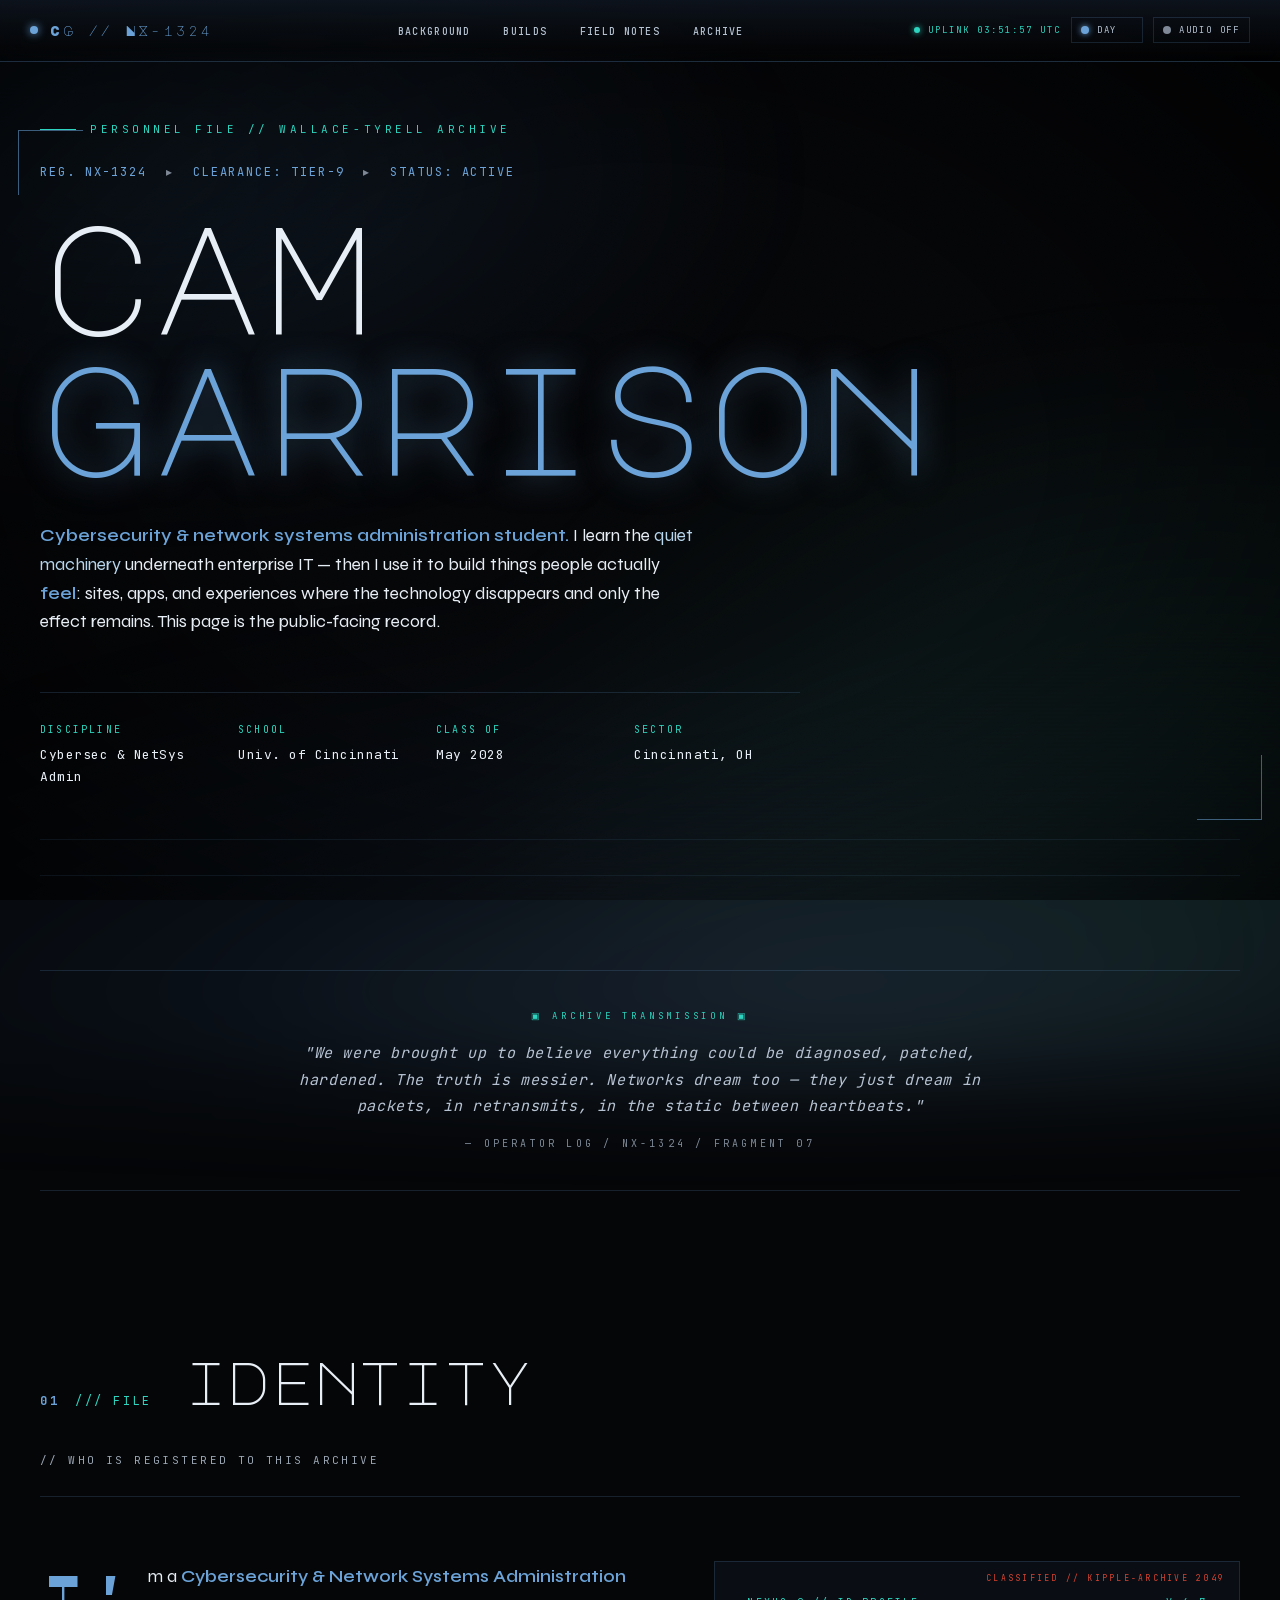
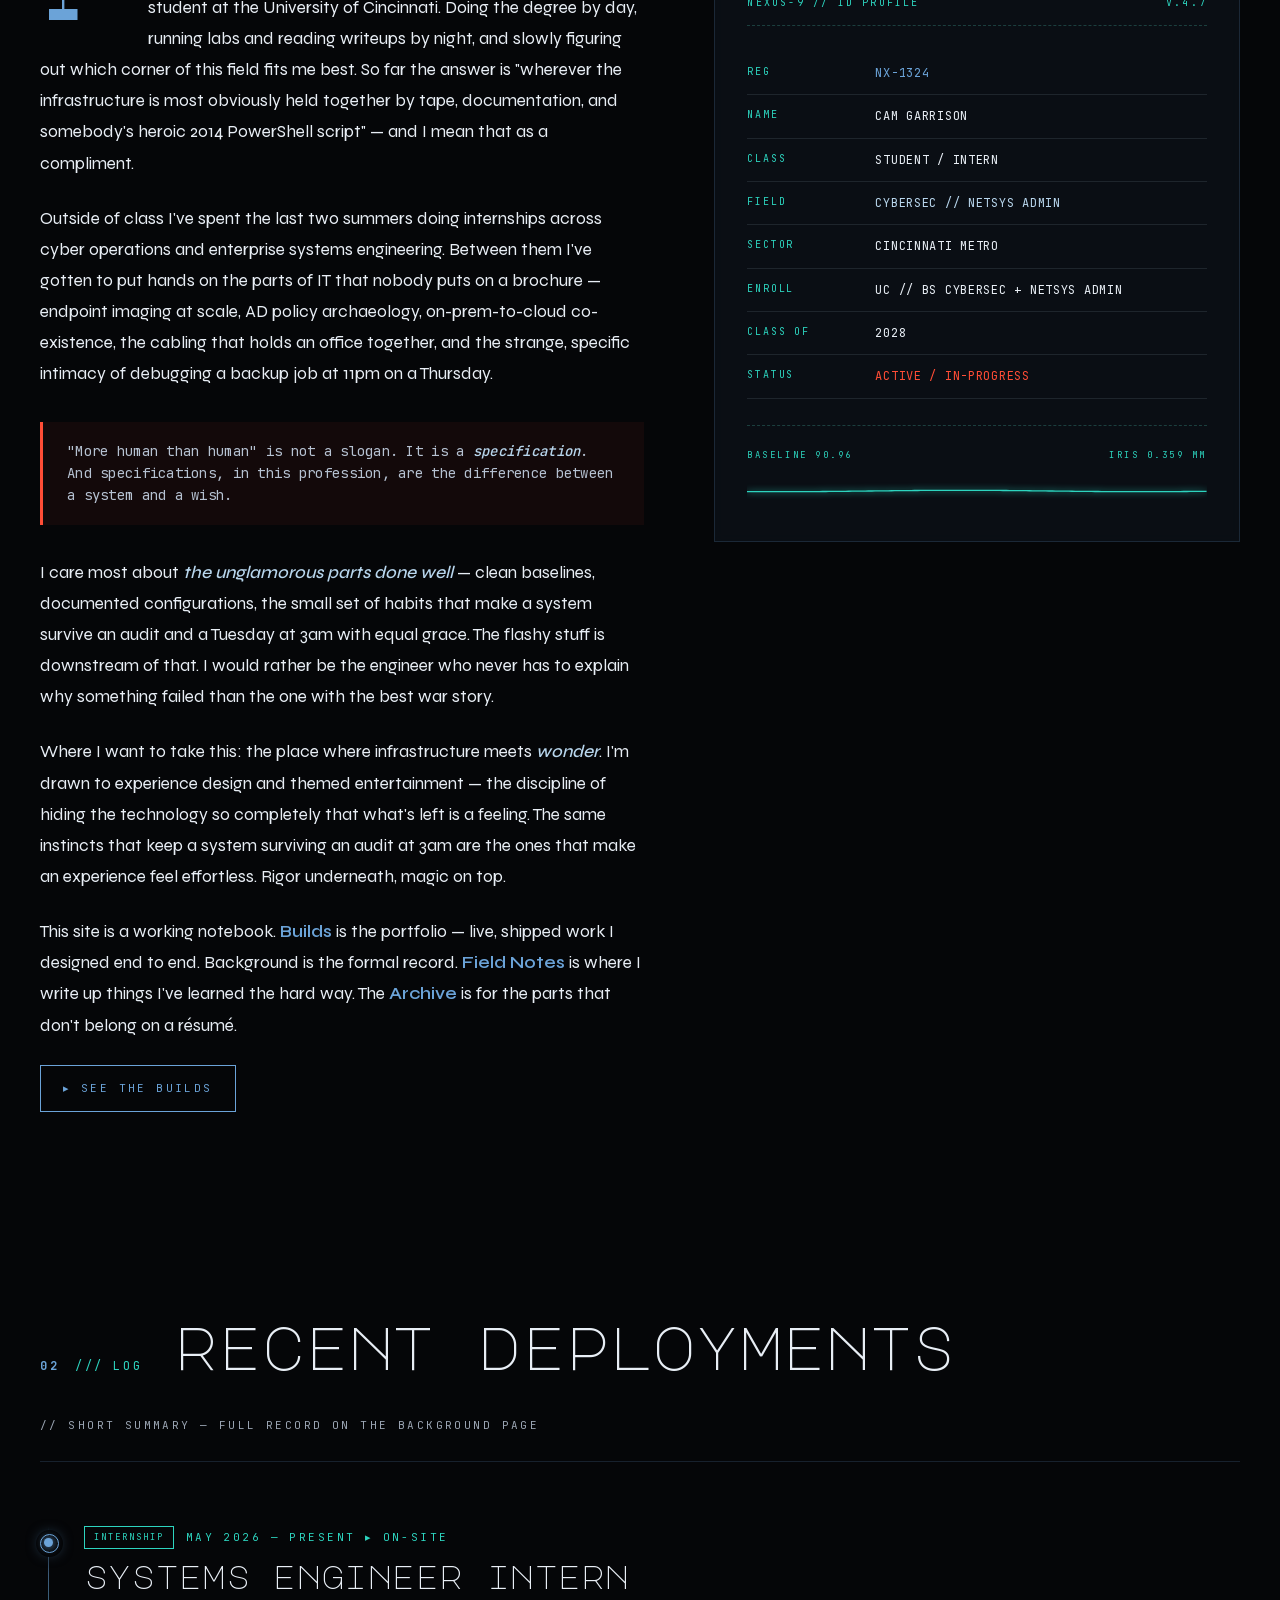
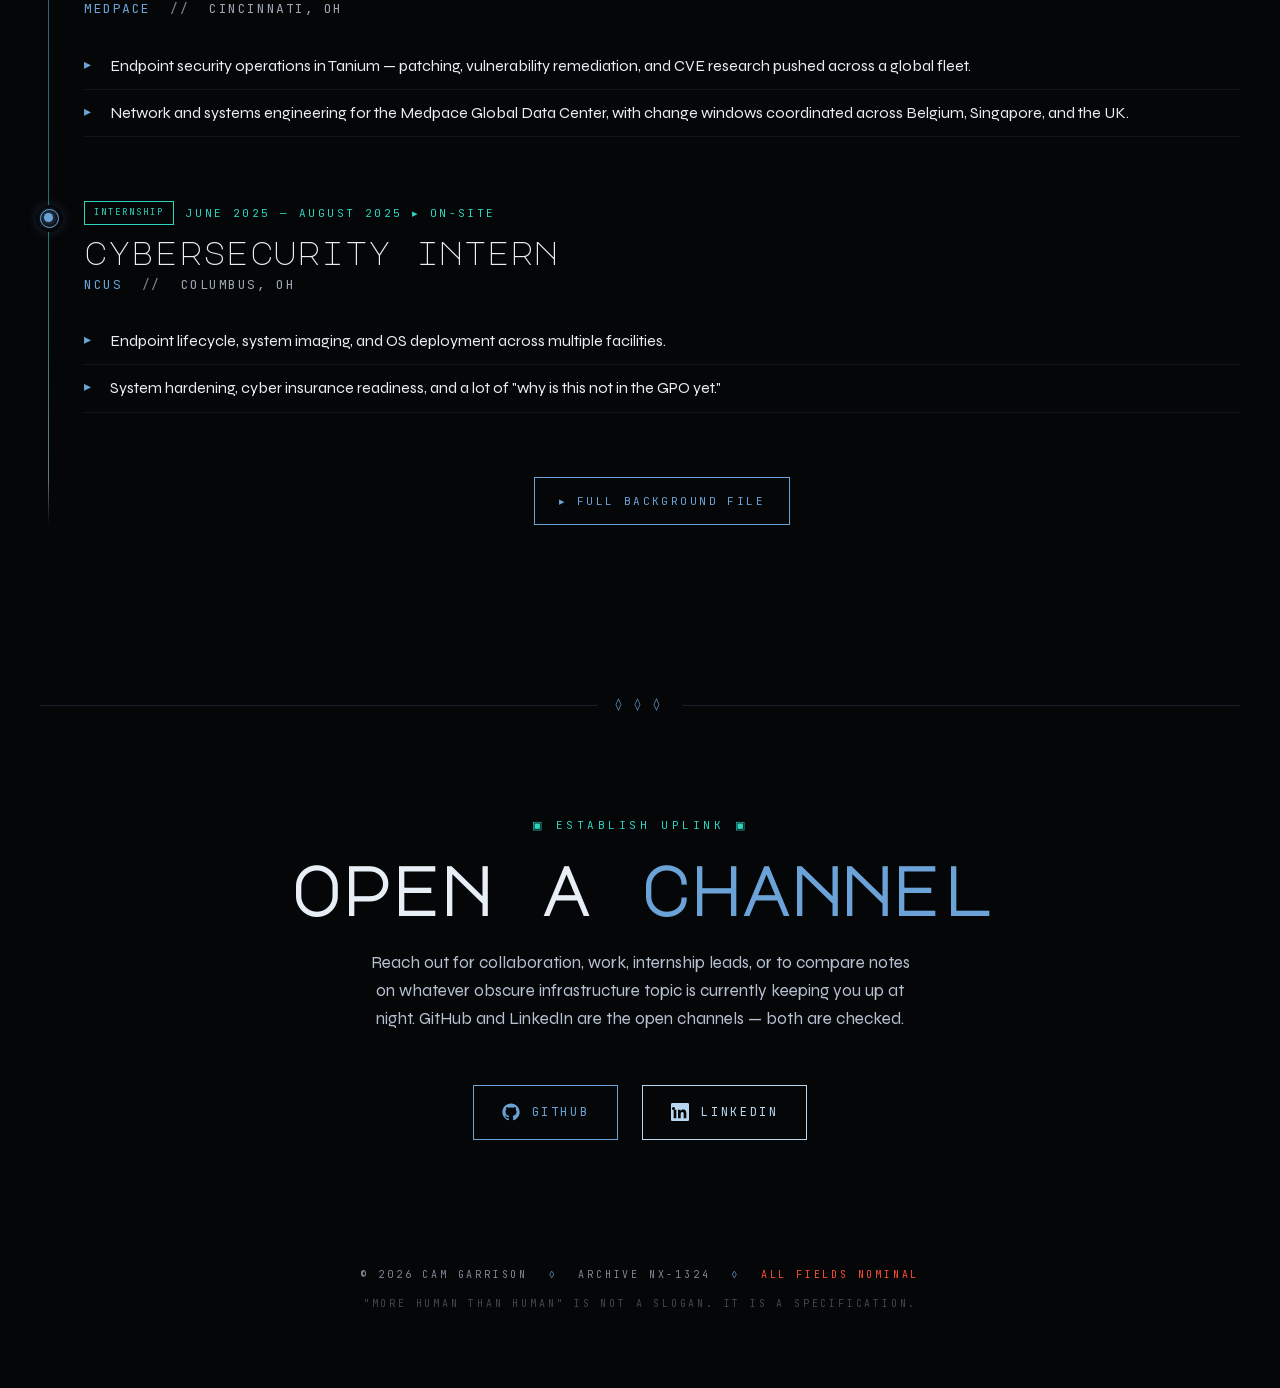
==== commit 063ff945: "updated skills" ====
--- a/index.html
+++ b/index.html
@@ -326,7 +326,7 @@
     <div class="contact-tag">▣ ESTABLISH UPLINK ▣</div>
     <h2 class="contact-title">open a <em>channel</em></h2>
     <p class="contact-sub">
-      Reach out for collaboration, work, internship leads, or to compare notes on whatever obscure infrastructure topic is currently keeping you up at night. Both inboxes are monitored.
+      Reach out for collaboration, work, internship leads, or to compare notes on whatever obscure infrastructure topic is currently keeping you up at night. GitHub and LinkedIn are the open channels — both are checked.
     </p>
     <div class="contact-links">
       <a href="https://github.com/notChewy1324" target="_blank" rel="noopener" class="contact-link">
--- a/style.css
+++ b/style.css
@@ -1050,6 +1050,60 @@
 }
 
 /* ----------------------------------------------------------
+   SKILL MATRIX — grouped technical inventory (background page).
+   Chips reuse .timeline-tags / .timeline-tag so the vocabulary
+   stays identical to the per-role tags above them.
+   ---------------------------------------------------------- */
+
+.skill-matrix { display: grid; gap: 18px; }
+
+.skill-group {
+  border: 1px solid var(--rule);
+  background: var(--bg-card);
+  padding: 26px 28px;
+  position: relative;
+  backdrop-filter: blur(4px);
+  -webkit-backdrop-filter: blur(4px);
+}
+
+.skill-group::before {
+  content: '';
+  position: absolute;
+  top: 0; left: 0;
+  width: 3px; height: 100%;
+  background: linear-gradient(to bottom, var(--accent), var(--accent-2));
+}
+
+.skill-group-head {
+  display: flex;
+  flex-wrap: wrap;
+  align-items: baseline;
+  justify-content: space-between;
+  gap: 10px;
+  margin-bottom: 16px;
+}
+
+.skill-group-name {
+  font-family: var(--font-mono);
+  font-size: 12px;
+  letter-spacing: 0.2em;
+  text-transform: uppercase;
+  color: var(--fg);
+}
+
+.skill-group-src {
+  font-family: var(--font-mono);
+  font-size: 10px;
+  letter-spacing: 0.14em;
+  text-transform: uppercase;
+  color: var(--fg-dim);
+}
+
+@media (max-width: 700px) {
+  .skill-group { padding: 22px 20px; }
+}
+
+/* ----------------------------------------------------------
    EDU
    ---------------------------------------------------------- */
 
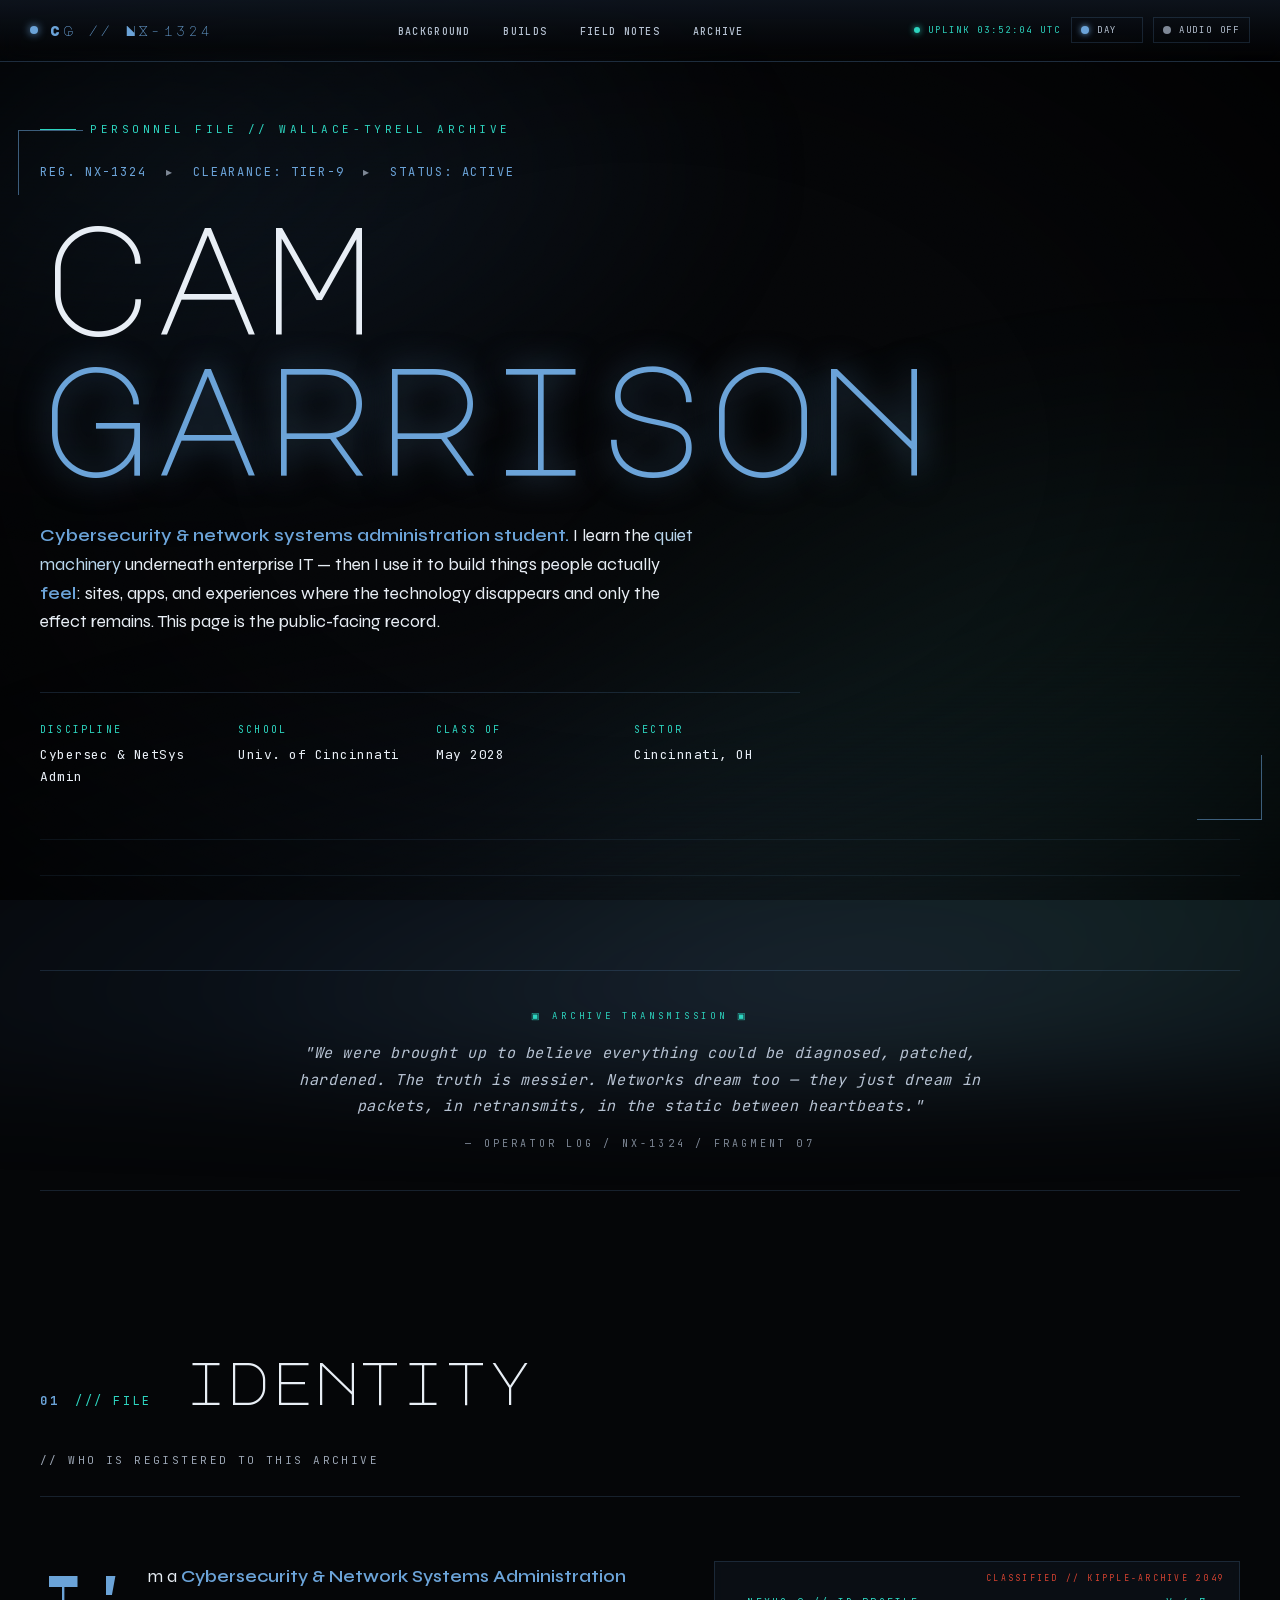
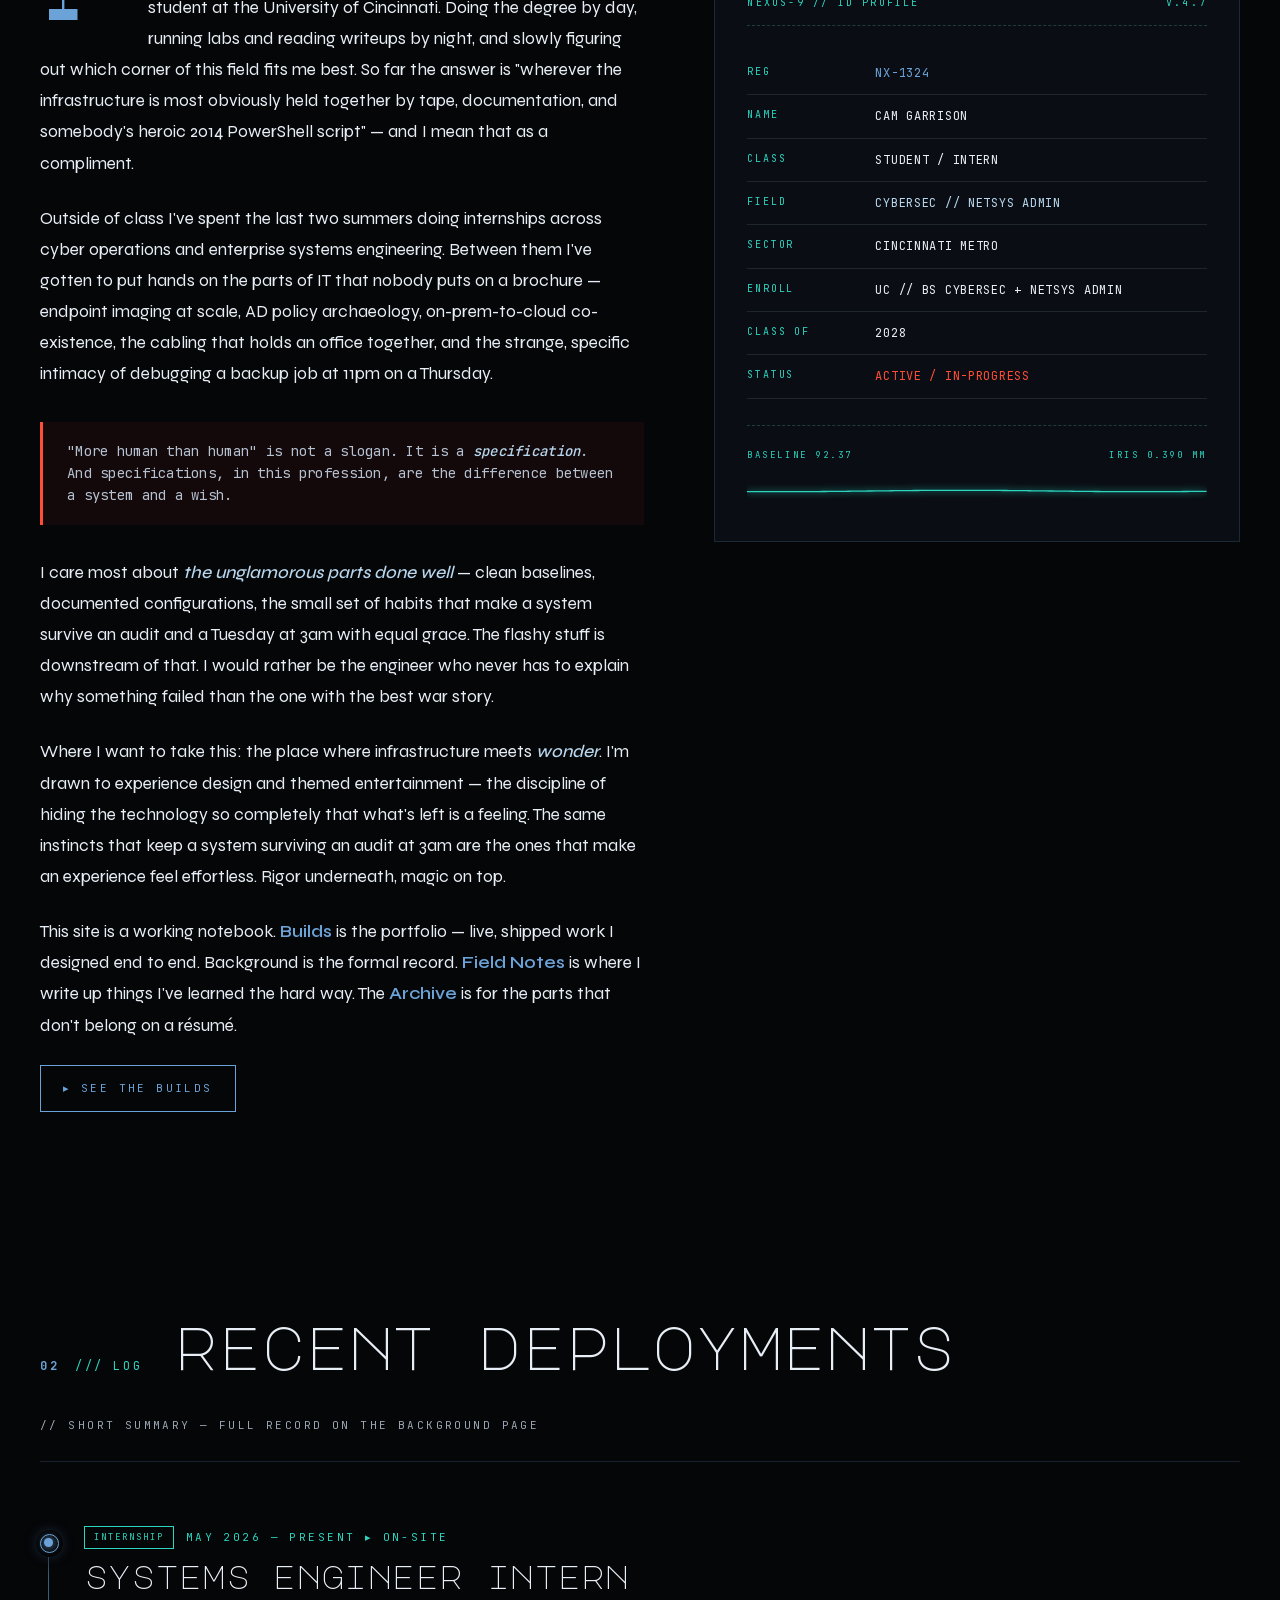
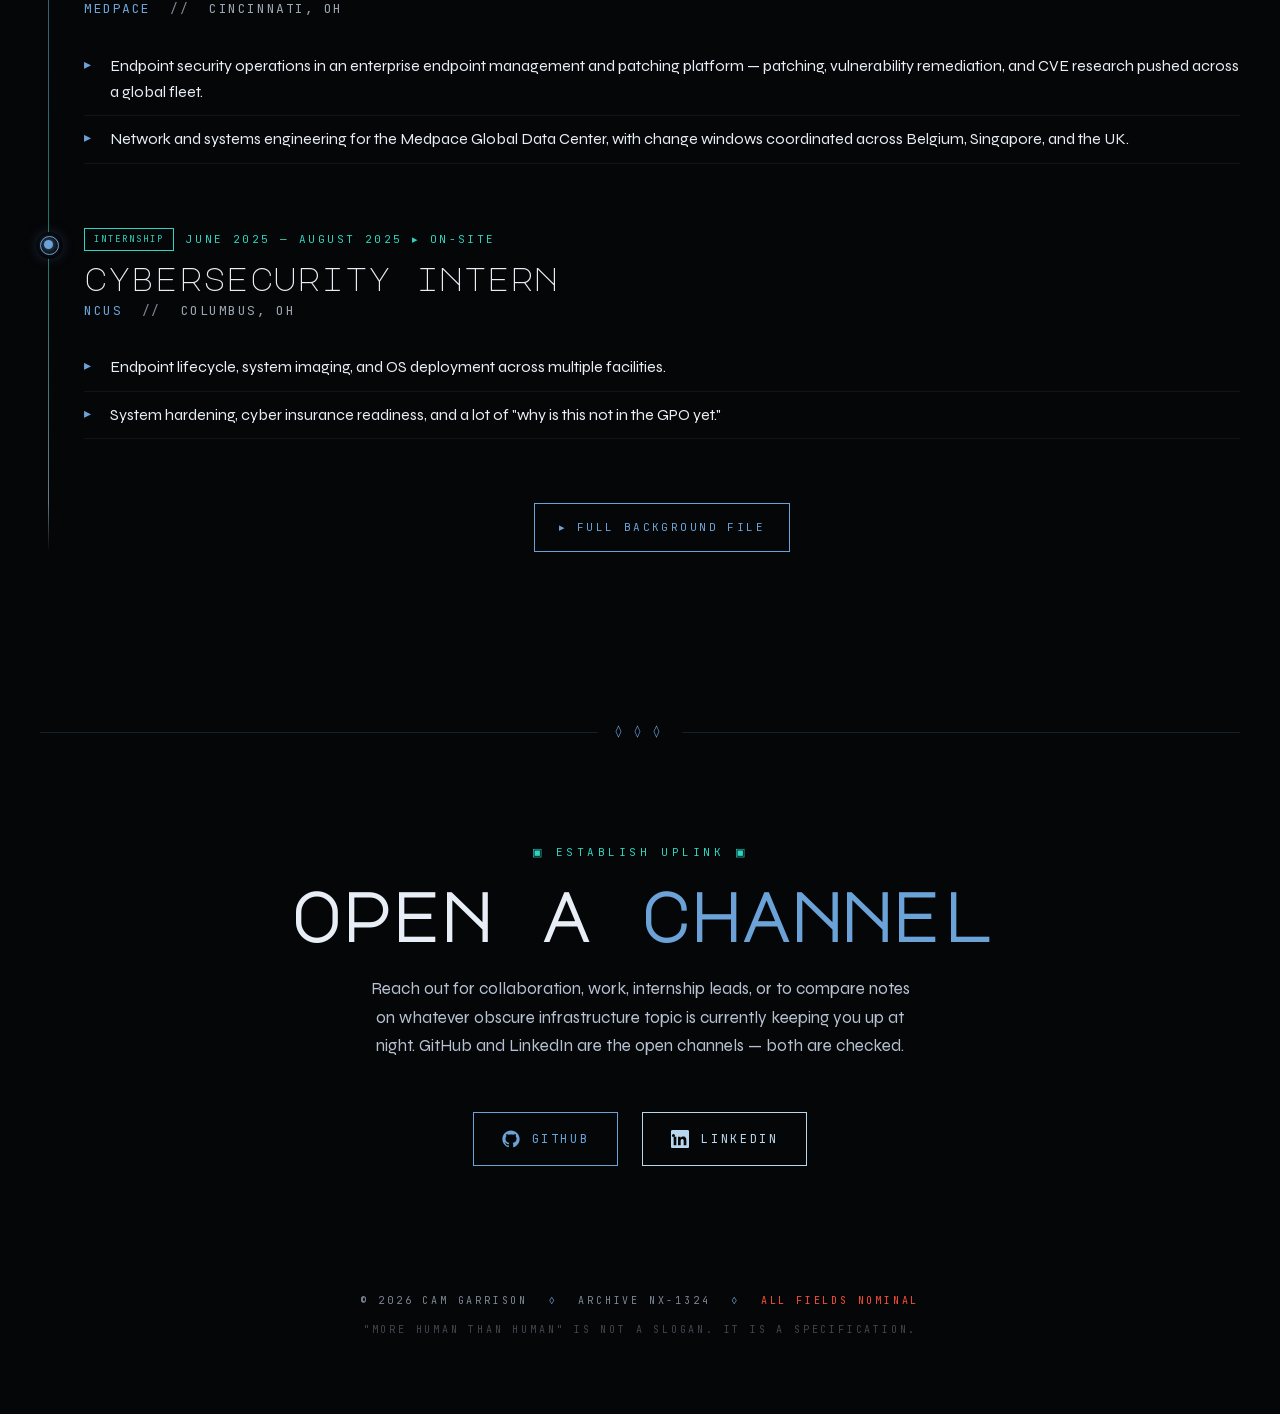
==== commit 37b8ce42: "updated medpace tools/software" ====
--- a/index.html
+++ b/index.html
@@ -291,7 +291,7 @@
           <span class="loc">cincinnati, oh</span>
         </div>
         <ul class="timeline-list">
-          <li>Endpoint security operations in Tanium — patching, vulnerability remediation, and CVE research pushed across a global fleet.</li>
+          <li>Endpoint security operations in an enterprise endpoint management and patching platform — patching, vulnerability remediation, and CVE research pushed across a global fleet.</li>
           <li>Network and systems engineering for the Medpace Global Data Center, with change windows coordinated across Belgium, Singapore, and the UK.</li>
         </ul>
       </article>
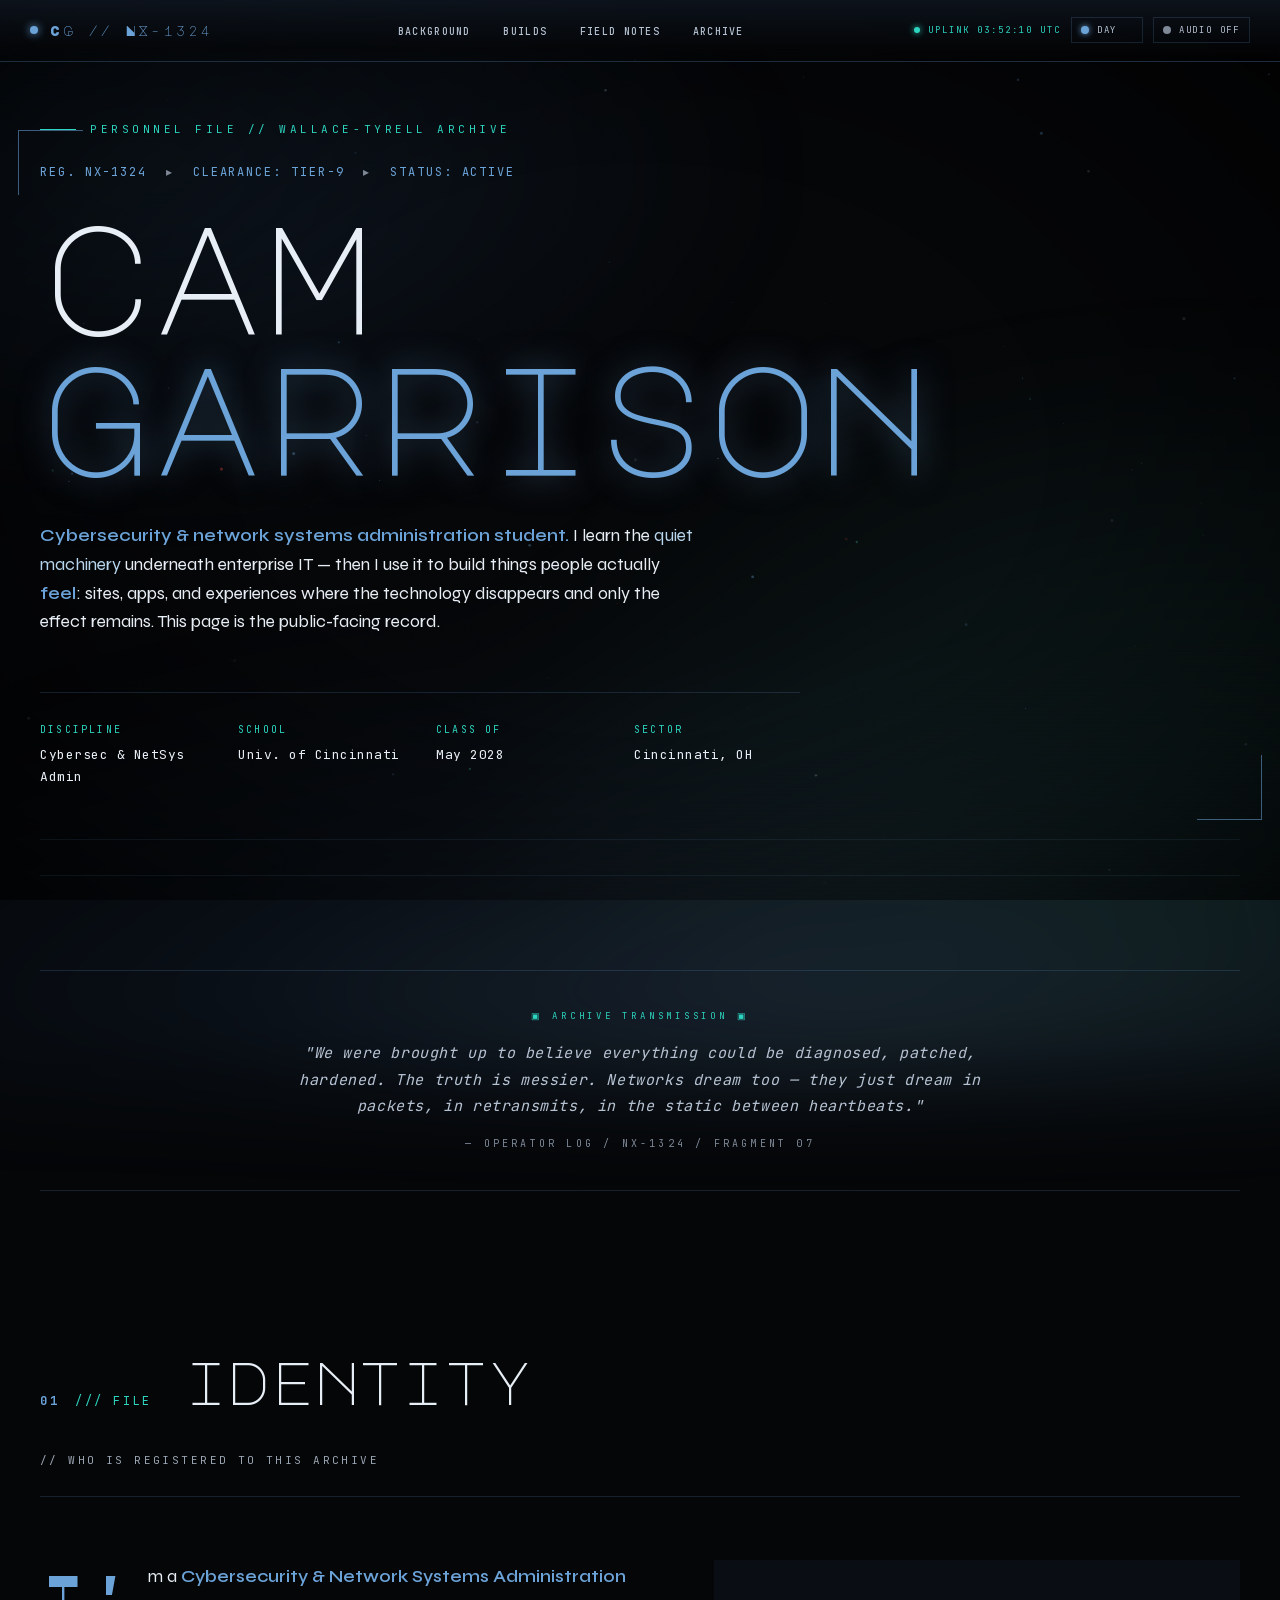
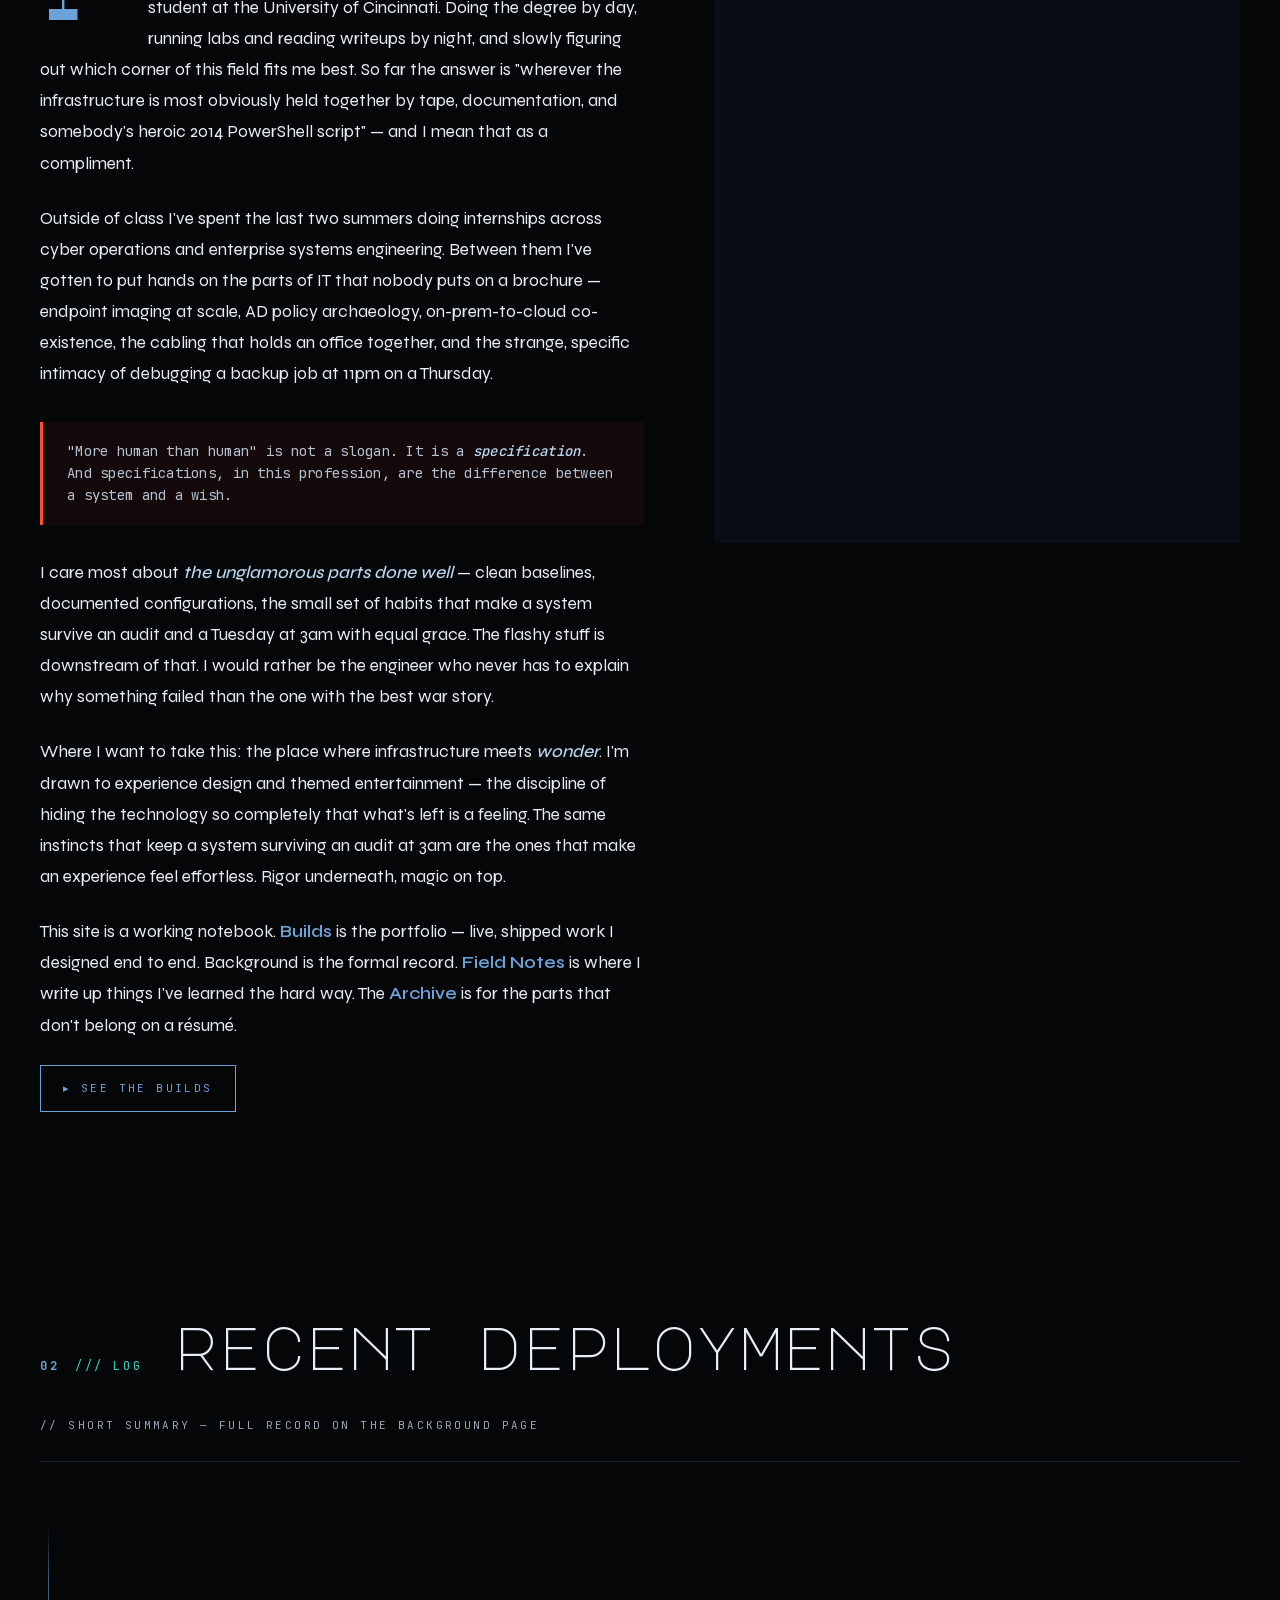
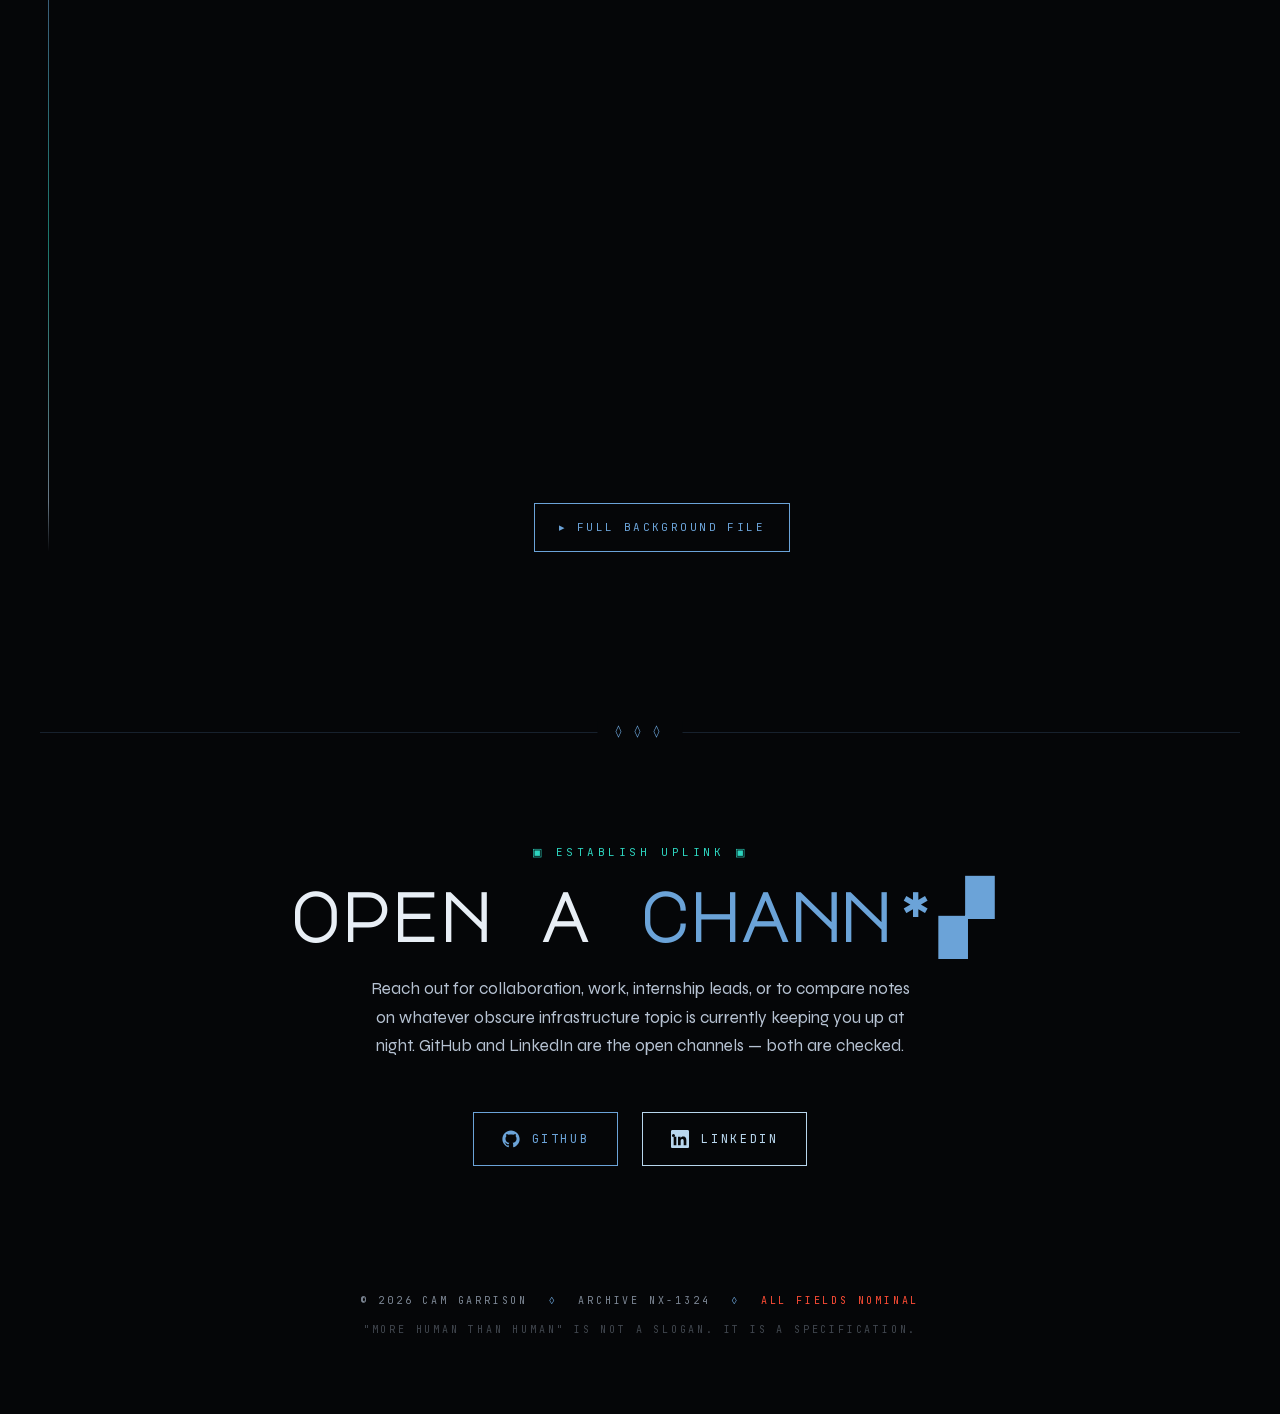
==== commit 4cd11738: "Cybersecurity and Performance Improvements" ====
--- a/index.html
+++ b/index.html
@@ -372,6 +372,6 @@
      The CSP in _headers already allows the beacon + its endpoint.
 <script defer src="https://static.cloudflareinsights.com/beacon.min.js" data-cf-beacon='{"token": "PASTE-TOKEN-HERE"}'></script>
 -->
-<script src="main.js"></script>
+<script defer src="main.js"></script>
 </body>
 </html>
--- a/style.css
+++ b/style.css
@@ -343,6 +343,8 @@
   z-index: 1;
   animation: drift 30s ease-in-out infinite alternate;
   filter: blur(50px);
+  /* Own compositor layer: the blur rasterizes once instead of on every drift/parallax frame */
+  will-change: transform;
   transition: opacity 0.6s ease;
 }
 
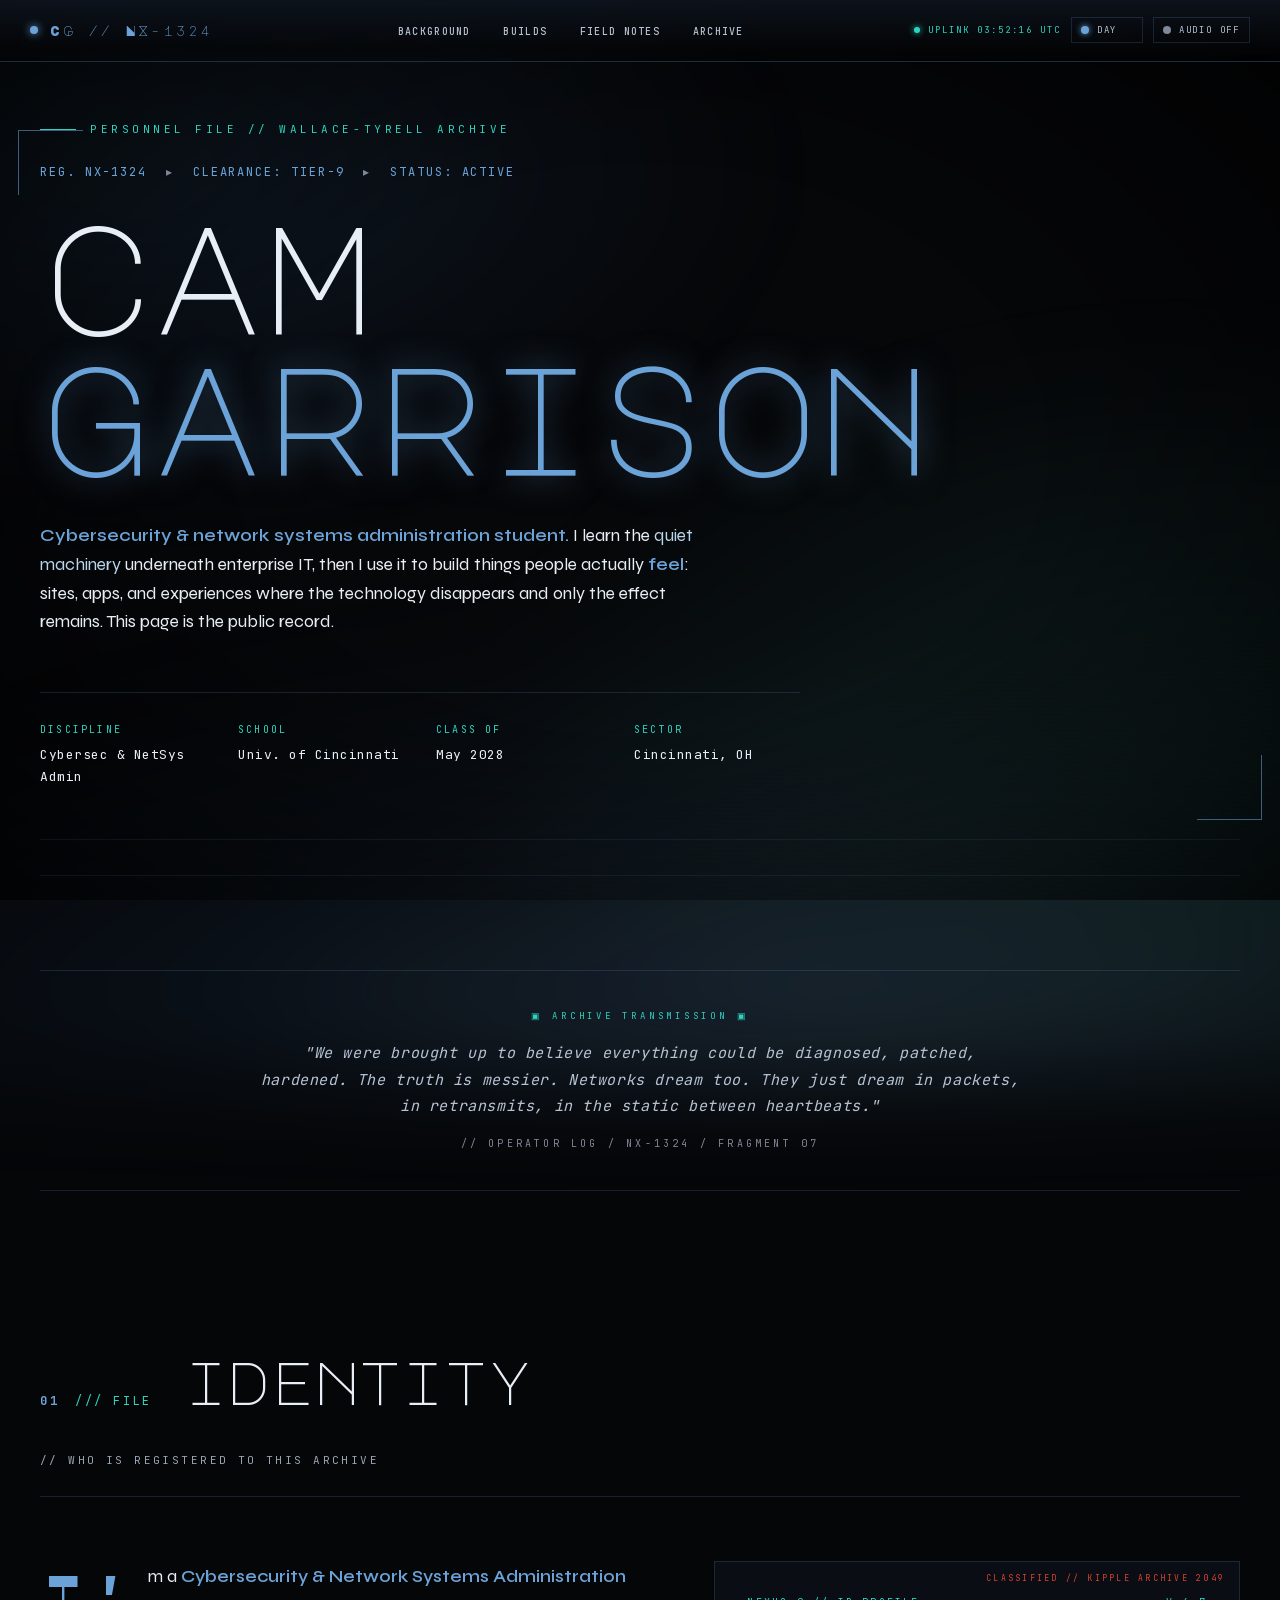
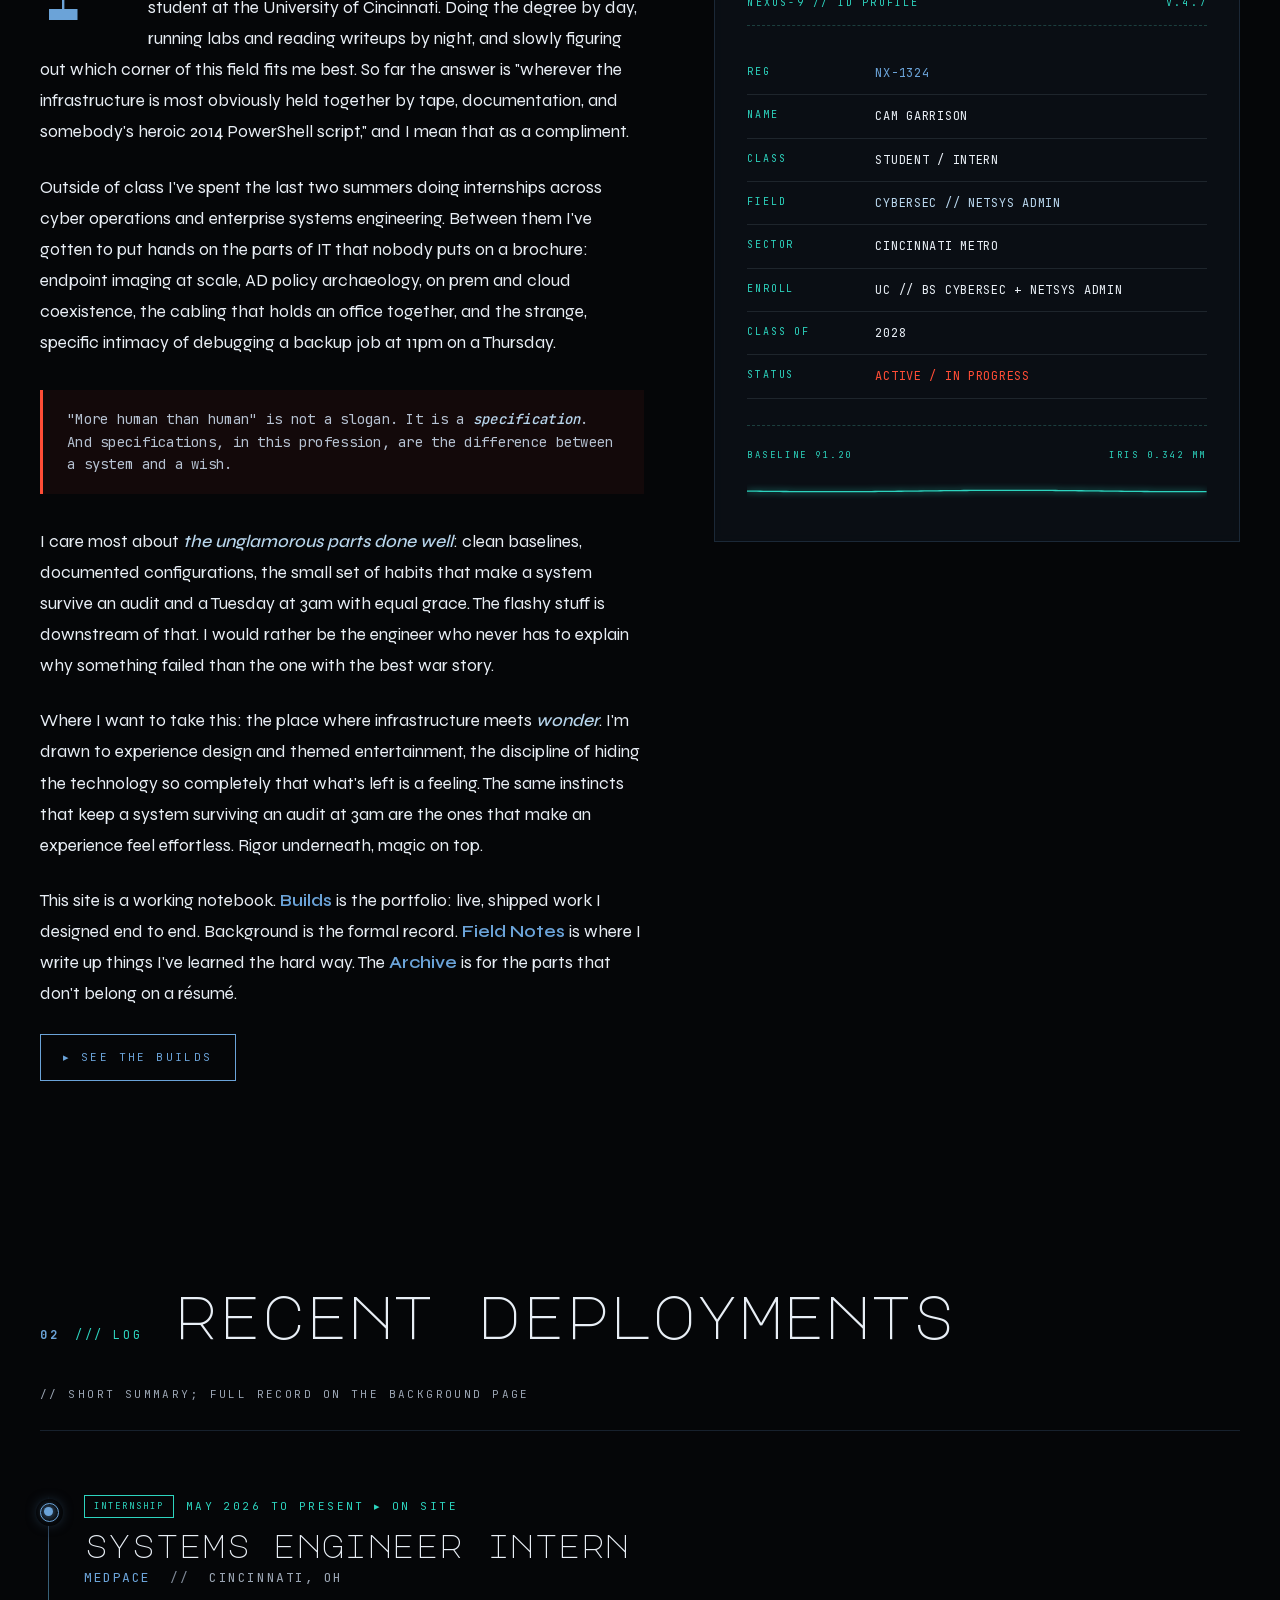
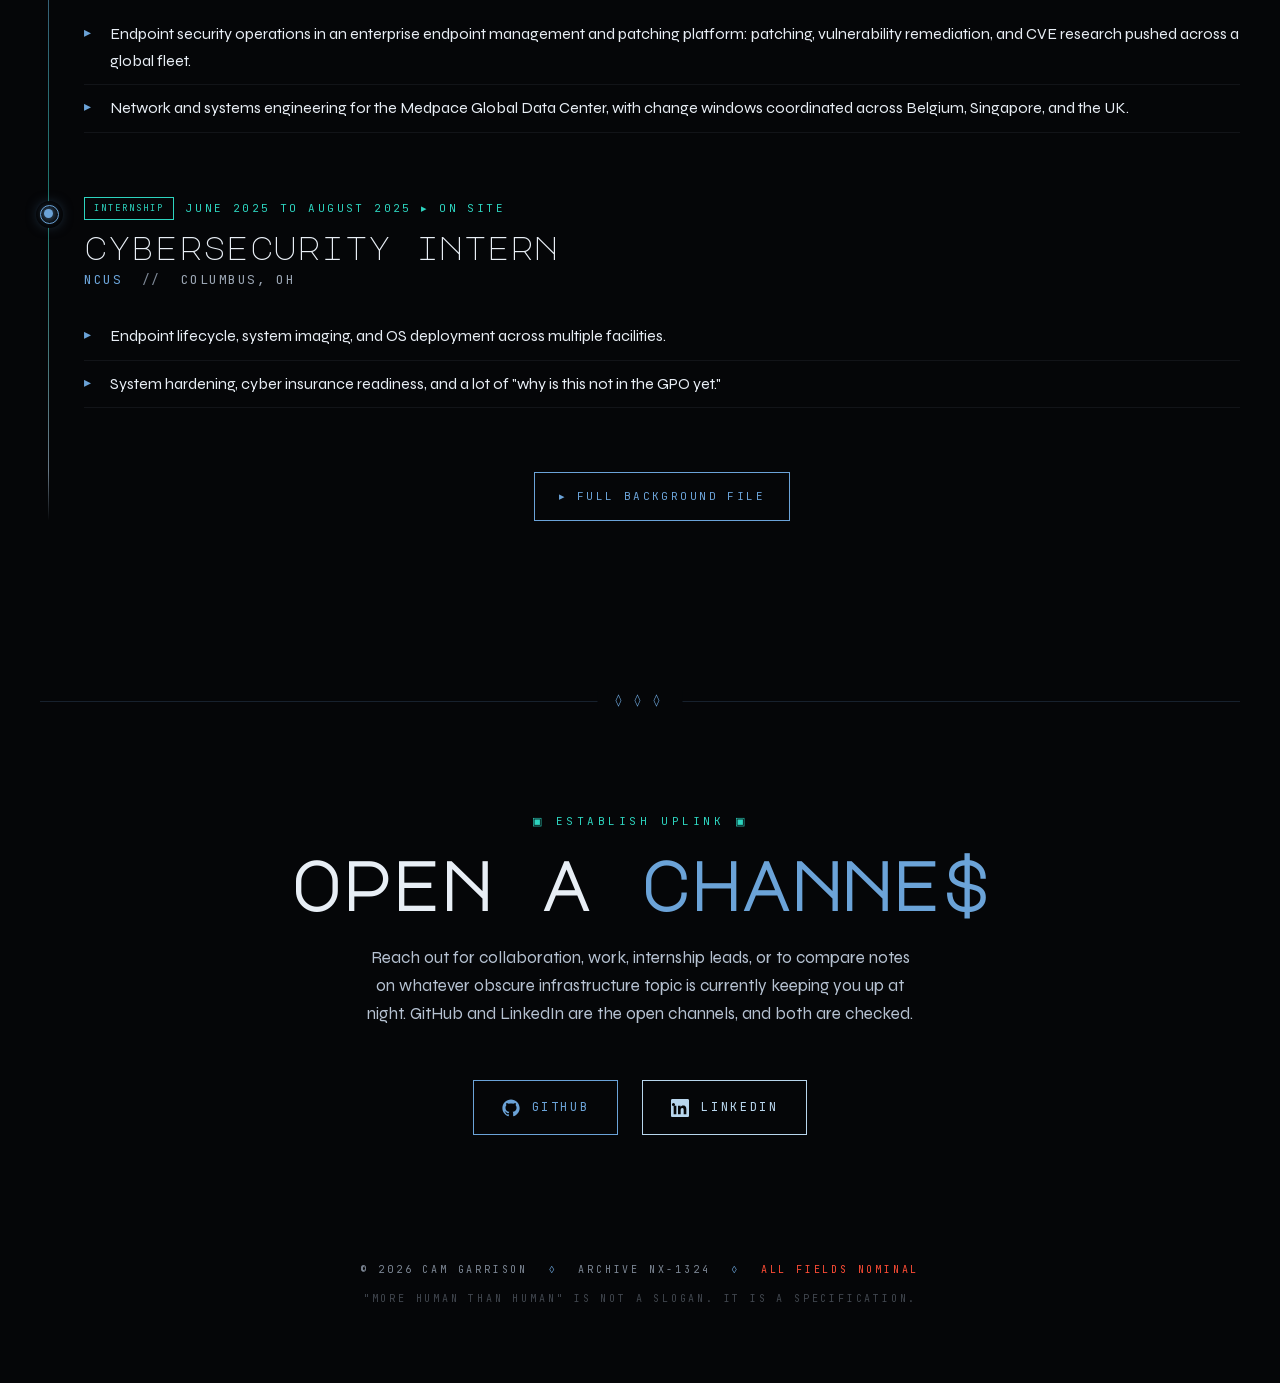
==== commit 1d7330e0: "Bug Fixes" ====
--- a/index.html
+++ b/index.html
@@ -4,20 +4,20 @@
 <meta charset="UTF-8">
 <meta name="viewport" content="width=device-width, initial-scale=1.0">
 <title>Personnel Archive // NX-1324</title>
-<meta name="description" content="Cam Garrison — Cybersecurity & Network Systems Administration student. Personnel archive and field notes from inside the Wallace Corp registry.">
+<meta name="description" content="Cam Garrison is a Cybersecurity and Network Systems Administration student at the University of Cincinnati and a systems engineer intern at Medpace. Portfolio, shipped builds, field notes, and an interactive archive.">
 <link rel="canonical" href="https://camgarrison.com/">
 <meta property="og:type" content="website">
 <meta property="og:site_name" content="Personnel Archive // NX-1324">
 <meta property="og:title" content="Personnel Archive // NX-1324">
-<meta property="og:description" content="Cam Garrison — Cybersecurity & Network Systems Administration student. Personnel archive and field notes from inside the Wallace Corp registry.">
+<meta property="og:description" content="Cam Garrison is a Cybersecurity and Network Systems Administration student at the University of Cincinnati and a systems engineer intern at Medpace. Portfolio, shipped builds, field notes, and an interactive archive.">
 <meta property="og:url" content="https://camgarrison.com/">
 <meta property="og:image" content="https://camgarrison.com/imgs/og-card.png">
 <meta property="og:image:width" content="1200">
 <meta property="og:image:height" content="630">
-<meta property="og:image:alt" content="Cam Garrison — Cybersecurity &amp; Network Systems Administration. Personnel archive NX-1324.">
+<meta property="og:image:alt" content="Cam Garrison, Cybersecurity &amp; Network Systems Administration. Personnel archive NX-1324.">
 <meta name="twitter:card" content="summary_large_image">
 <meta name="twitter:title" content="Personnel Archive // NX-1324">
-<meta name="twitter:description" content="Cam Garrison — Cybersecurity & Network Systems Administration student. Personnel archive and field notes from inside the Wallace Corp registry.">
+<meta name="twitter:description" content="Cam Garrison is a Cybersecurity and Network Systems Administration student at the University of Cincinnati and a systems engineer intern at Medpace. Portfolio, shipped builds, field notes, and an interactive archive.">
 <meta name="twitter:image" content="https://camgarrison.com/imgs/og-card.png">
 <link rel="icon" type="image/svg+xml" href="imgs/favicon.svg">
 <link rel="icon" type="image/png" sizes="32x32" href="imgs/favicon-32.png">
@@ -157,7 +157,7 @@
 
     <p class="hero-subtitle">
       <em>Cybersecurity &amp; network systems administration student.</em>
-      I learn the <span class="ice">quiet machinery</span> underneath enterprise IT — then I use it to build things people actually <em>feel</em>: sites, apps, and experiences where the technology disappears and only the effect remains. This page is the public-facing record.
+      I learn the <span class="ice">quiet machinery</span> underneath enterprise IT, then I use it to build things people actually <em>feel</em>: sites, apps, and experiences where the technology disappears and only the effect remains. This page is the public record.
     </p>
 
     <div class="hero-meta">
@@ -185,7 +185,7 @@
         <span class="ice">NEXUS-9 PERSONNEL CHANNEL</span>
         <span>VOIGHT-KAMPFF: CLEARED</span>
         <span class="red">BASELINE STABLE</span>
-        <span>ACCESS GRANTED — NX-1324</span>
+        <span>ACCESS GRANTED // NX-1324</span>
         <span class="ice">"CELLS INTERLINKED WITHIN CELLS INTERLINKED"</span>
         <span>UPLINK NOMINAL</span>
         <span class="red">REPLICANT QUOTIENT 0.000</span>
@@ -201,9 +201,9 @@
   <div class="lore reveal">
     <div class="lore-tag">▣ ARCHIVE TRANSMISSION ▣</div>
     <p class="lore-text">
-      "We were brought up to believe everything could be diagnosed, patched, hardened. The truth is messier. Networks dream too — they just dream in packets, in retransmits, in the static between heartbeats."
+      "We were brought up to believe everything could be diagnosed, patched, hardened. The truth is messier. Networks dream too. They just dream in packets, in retransmits, in the static between heartbeats."
     </p>
-    <span class="lore-cite">— OPERATOR LOG / NX-1324 / FRAGMENT 07</span>
+    <span class="lore-cite">// OPERATOR LOG / NX-1324 / FRAGMENT 07</span>
   </div>
 
   <!-- ABOUT -->
@@ -217,11 +217,11 @@
     <div class="about-grid">
       <div class="about-text reveal">
         <p>
-          I'm a <strong>Cybersecurity &amp; Network Systems Administration</strong> student at the University of Cincinnati. Doing the degree by day, running labs and reading writeups by night, and slowly figuring out which corner of this field fits me best. So far the answer is "wherever the infrastructure is most obviously held together by tape, documentation, and somebody's heroic 2014 PowerShell script" — and I mean that as a compliment.
-        </p>
-
-        <p>
-          Outside of class I've spent the last two summers doing internships across cyber operations and enterprise systems engineering. Between them I've gotten to put hands on the parts of IT that nobody puts on a brochure — endpoint imaging at scale, AD policy archaeology, on-prem-to-cloud co-existence, the cabling that holds an office together, and the strange, specific intimacy of debugging a backup job at 11pm on a Thursday.
+          I'm a <strong>Cybersecurity &amp; Network Systems Administration</strong> student at the University of Cincinnati. Doing the degree by day, running labs and reading writeups by night, and slowly figuring out which corner of this field fits me best. So far the answer is "wherever the infrastructure is most obviously held together by tape, documentation, and somebody's heroic 2014 PowerShell script," and I mean that as a compliment.
+        </p>
+
+        <p>
+          Outside of class I've spent the last two summers doing internships across cyber operations and enterprise systems engineering. Between them I've gotten to put hands on the parts of IT that nobody puts on a brochure: endpoint imaging at scale, AD policy archaeology, on prem and cloud coexistence, the cabling that holds an office together, and the strange, specific intimacy of debugging a backup job at 11pm on a Thursday.
         </p>
 
         <div class="about-pull">
@@ -229,15 +229,15 @@
         </div>
 
         <p>
-          I care most about <em>the unglamorous parts done well</em> — clean baselines, documented configurations, the small set of habits that make a system survive an audit and a Tuesday at 3am with equal grace. The flashy stuff is downstream of that. I would rather be the engineer who never has to explain why something failed than the one with the best war story.
-        </p>
-
-        <p>
-          Where I want to take this: the place where infrastructure meets <em>wonder</em>. I'm drawn to experience design and themed entertainment — the discipline of hiding the technology so completely that what's left is a feeling. The same instincts that keep a system surviving an audit at 3am are the ones that make an experience feel effortless. Rigor underneath, magic on top.
-        </p>
-
-        <p>
-          This site is a working notebook. <strong>Builds</strong> is the portfolio — live, shipped work I designed end to end. Background is the formal record. <strong>Field Notes</strong> is where I write up things I've learned the hard way. The <strong>Archive</strong> is for the parts that don't belong on a résumé.
+          I care most about <em>the unglamorous parts done well</em>: clean baselines, documented configurations, the small set of habits that make a system survive an audit and a Tuesday at 3am with equal grace. The flashy stuff is downstream of that. I would rather be the engineer who never has to explain why something failed than the one with the best war story.
+        </p>
+
+        <p>
+          Where I want to take this: the place where infrastructure meets <em>wonder</em>. I'm drawn to experience design and themed entertainment, the discipline of hiding the technology so completely that what's left is a feeling. The same instincts that keep a system surviving an audit at 3am are the ones that make an experience feel effortless. Rigor underneath, magic on top.
+        </p>
+
+        <p>
+          This site is a working notebook. <strong>Builds</strong> is the portfolio: live, shipped work I designed end to end. Background is the formal record. <strong>Field Notes</strong> is where I write up things I've learned the hard way. The <strong>Archive</strong> is for the parts that don't belong on a résumé.
         </p>
 
         <p style="margin-top: 8px;">
@@ -257,7 +257,7 @@
         <div class="id-card-row"><span class="key">SECTOR</span><span class="val">CINCINNATI METRO</span></div>
         <div class="id-card-row"><span class="key">ENROLL</span><span class="val">UC // BS CYBERSEC + NETSYS ADMIN</span></div>
         <div class="id-card-row"><span class="key">CLASS OF</span><span class="val">2028</span></div>
-        <div class="id-card-row"><span class="key">STATUS</span><span class="val red">ACTIVE / IN-PROGRESS</span></div>
+        <div class="id-card-row"><span class="key">STATUS</span><span class="val red">ACTIVE / IN PROGRESS</span></div>
 
         <div class="baseline">
           <div class="baseline-label">
@@ -275,14 +275,14 @@
     <header class="section-header">
       <div class="section-num"><strong>02</strong> /// LOG</div>
       <h2 class="section-title">recent deployments</h2>
-      <div class="section-subtitle">// short summary — full record on the background page</div>
+      <div class="section-subtitle">// short summary; full record on the background page</div>
     </header>
 
     <div class="timeline">
       <article class="timeline-item">
         <div class="timeline-date">
           <span class="badge">INTERNSHIP</span>
-          <span>MAY 2026 — PRESENT ▸ ON-SITE</span>
+          <span>MAY 2026 TO PRESENT ▸ ON SITE</span>
         </div>
         <h3 class="timeline-role">systems engineer intern</h3>
         <div class="timeline-org">
@@ -291,7 +291,7 @@
           <span class="loc">cincinnati, oh</span>
         </div>
         <ul class="timeline-list">
-          <li>Endpoint security operations in an enterprise endpoint management and patching platform — patching, vulnerability remediation, and CVE research pushed across a global fleet.</li>
+          <li>Endpoint security operations in an enterprise endpoint management and patching platform: patching, vulnerability remediation, and CVE research pushed across a global fleet.</li>
           <li>Network and systems engineering for the Medpace Global Data Center, with change windows coordinated across Belgium, Singapore, and the UK.</li>
         </ul>
       </article>
@@ -299,7 +299,7 @@
       <article class="timeline-item">
         <div class="timeline-date">
           <span class="badge">INTERNSHIP</span>
-          <span>JUNE 2025 — AUGUST 2025 ▸ ON-SITE</span>
+          <span>JUNE 2025 TO AUGUST 2025 ▸ ON SITE</span>
         </div>
         <h3 class="timeline-role">cybersecurity intern</h3>
         <div class="timeline-org">
@@ -326,7 +326,7 @@
     <div class="contact-tag">▣ ESTABLISH UPLINK ▣</div>
     <h2 class="contact-title">open a <em>channel</em></h2>
     <p class="contact-sub">
-      Reach out for collaboration, work, internship leads, or to compare notes on whatever obscure infrastructure topic is currently keeping you up at night. GitHub and LinkedIn are the open channels — both are checked.
+      Reach out for collaboration, work, internship leads, or to compare notes on whatever obscure infrastructure topic is currently keeping you up at night. GitHub and LinkedIn are the open channels, and both are checked.
     </p>
     <div class="contact-links">
       <a href="https://github.com/notChewy1324" target="_blank" rel="noopener" class="contact-link">
@@ -369,7 +369,8 @@
 <!--  WILL UPDATE THIS LATER: CLOUDFLARE WEB ANALYTICS (privacy-friendly, no cookies) WILL UPDATE THIS LATER
      To activate: Cloudflare dashboard > Analytics & Logs > Web Analytics >
      add camgarrison.com, copy the token, paste it below, and uncomment.
-     The CSP in _headers already allows the beacon + its endpoint.
+     Then add https://static.cloudflareinsights.com to script-src and
+     https://cloudflareinsights.com to connect-src in _headers.
 <script defer src="https://static.cloudflareinsights.com/beacon.min.js" data-cf-beacon='{"token": "PASTE-TOKEN-HERE"}'></script>
 -->
 <script defer src="main.js"></script>
--- a/style.css
+++ b/style.css
@@ -851,7 +851,7 @@
 }
 
 .id-card::before {
-  content: 'CLASSIFIED // KIPPLE-ARCHIVE 2049';
+  content: 'CLASSIFIED // KIPPLE ARCHIVE 2049';
   position: absolute;
   top: 10px; right: 14px;
   font-size: 8px;
@@ -3407,7 +3407,7 @@
 .pc-schematic-stage.grabbing { cursor: grabbing; }
 
 .pc-schematic-stage::before {
-  content: '◉ LIVE MODEL // NX-RIG-01 — DRAG TO ORBIT';
+  content: '◉ LIVE MODEL // NX-RIG-01 // DRAG TO ORBIT';
   position: absolute;
   top: 14px; left: 18px;
   font-size: 9px;
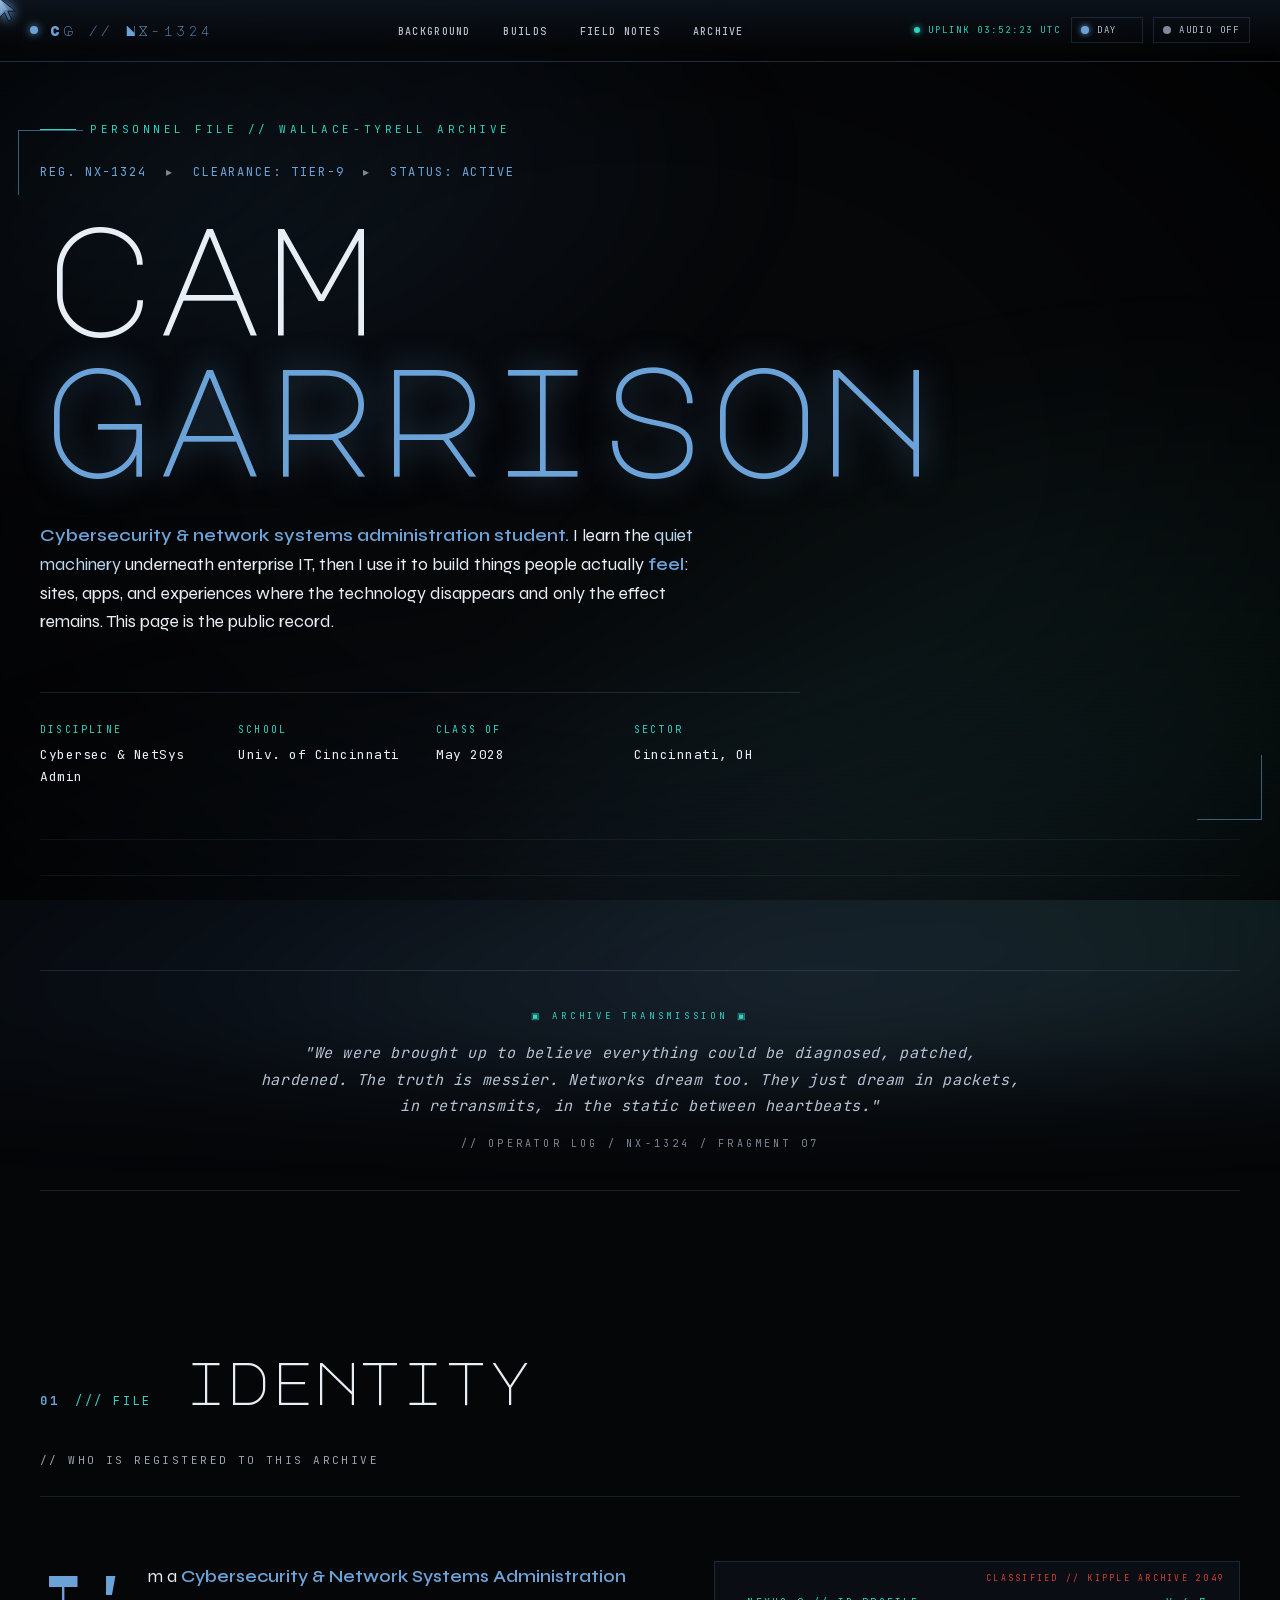
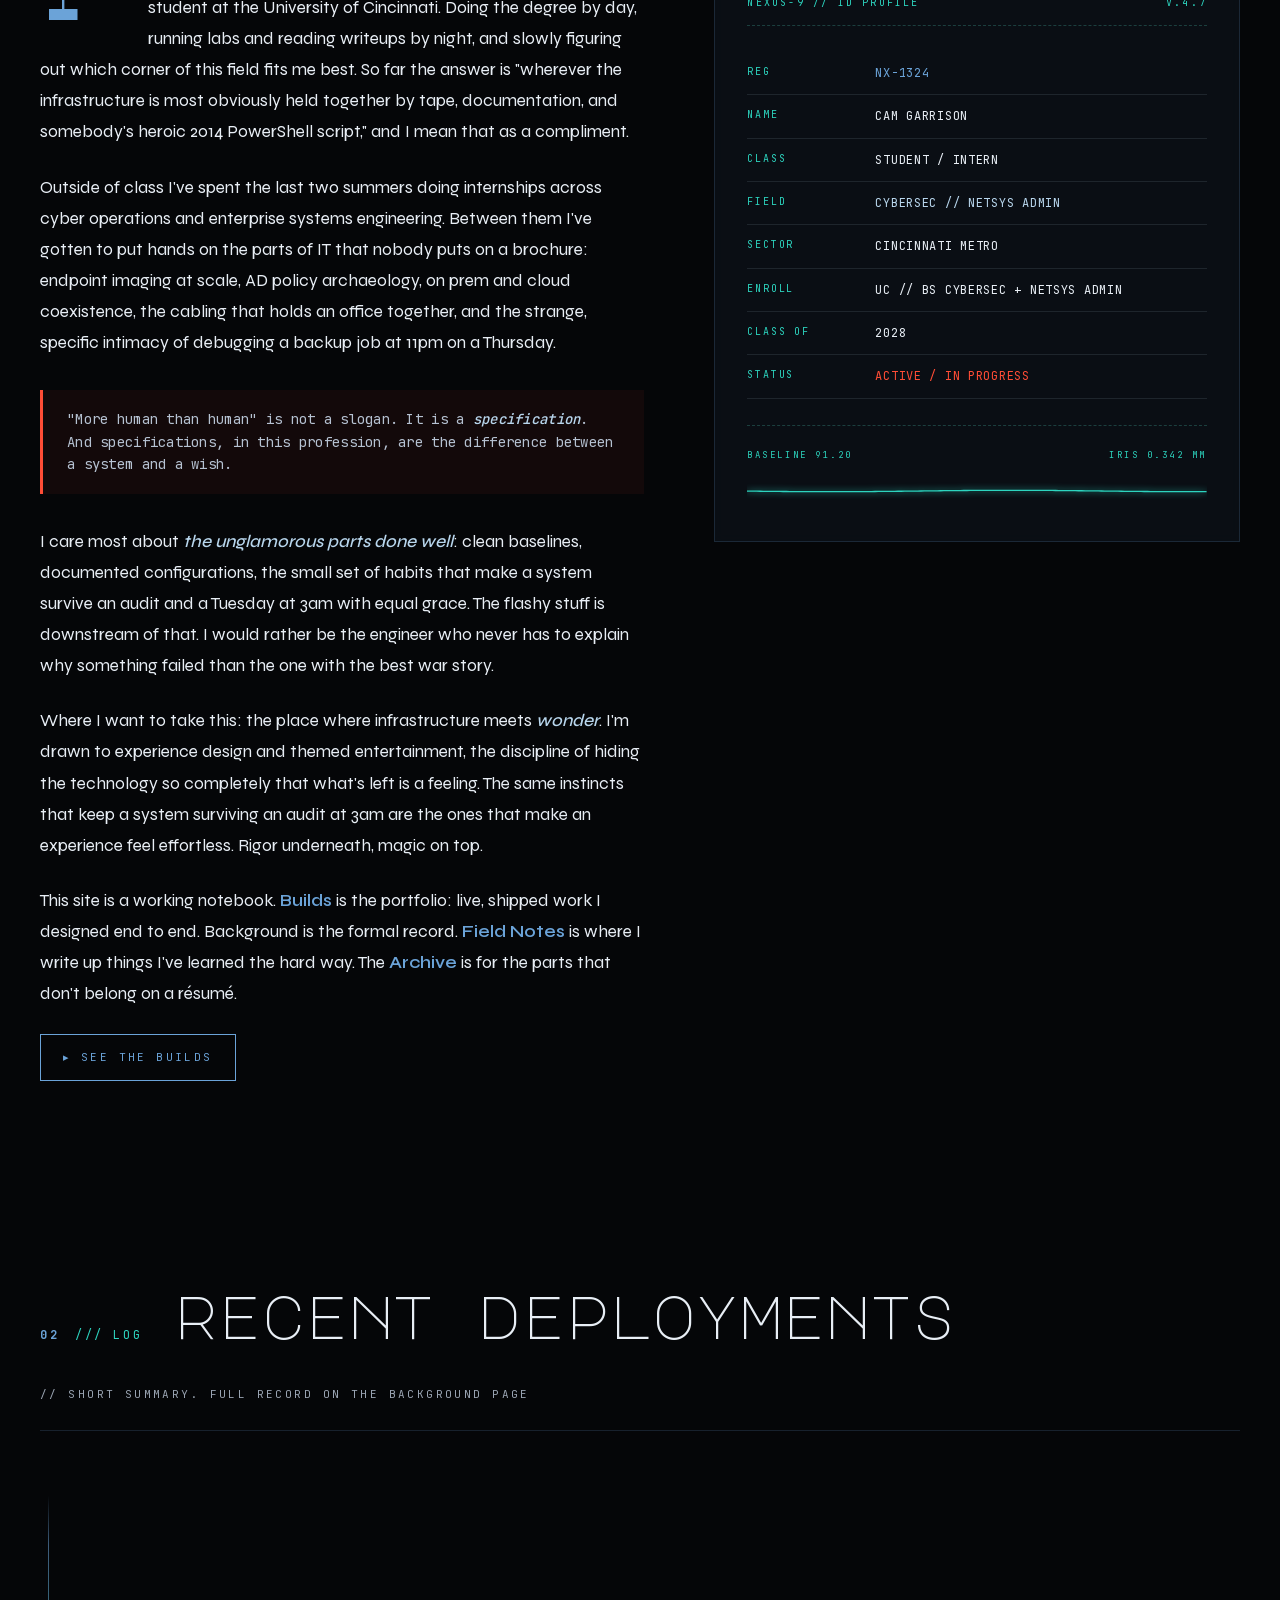
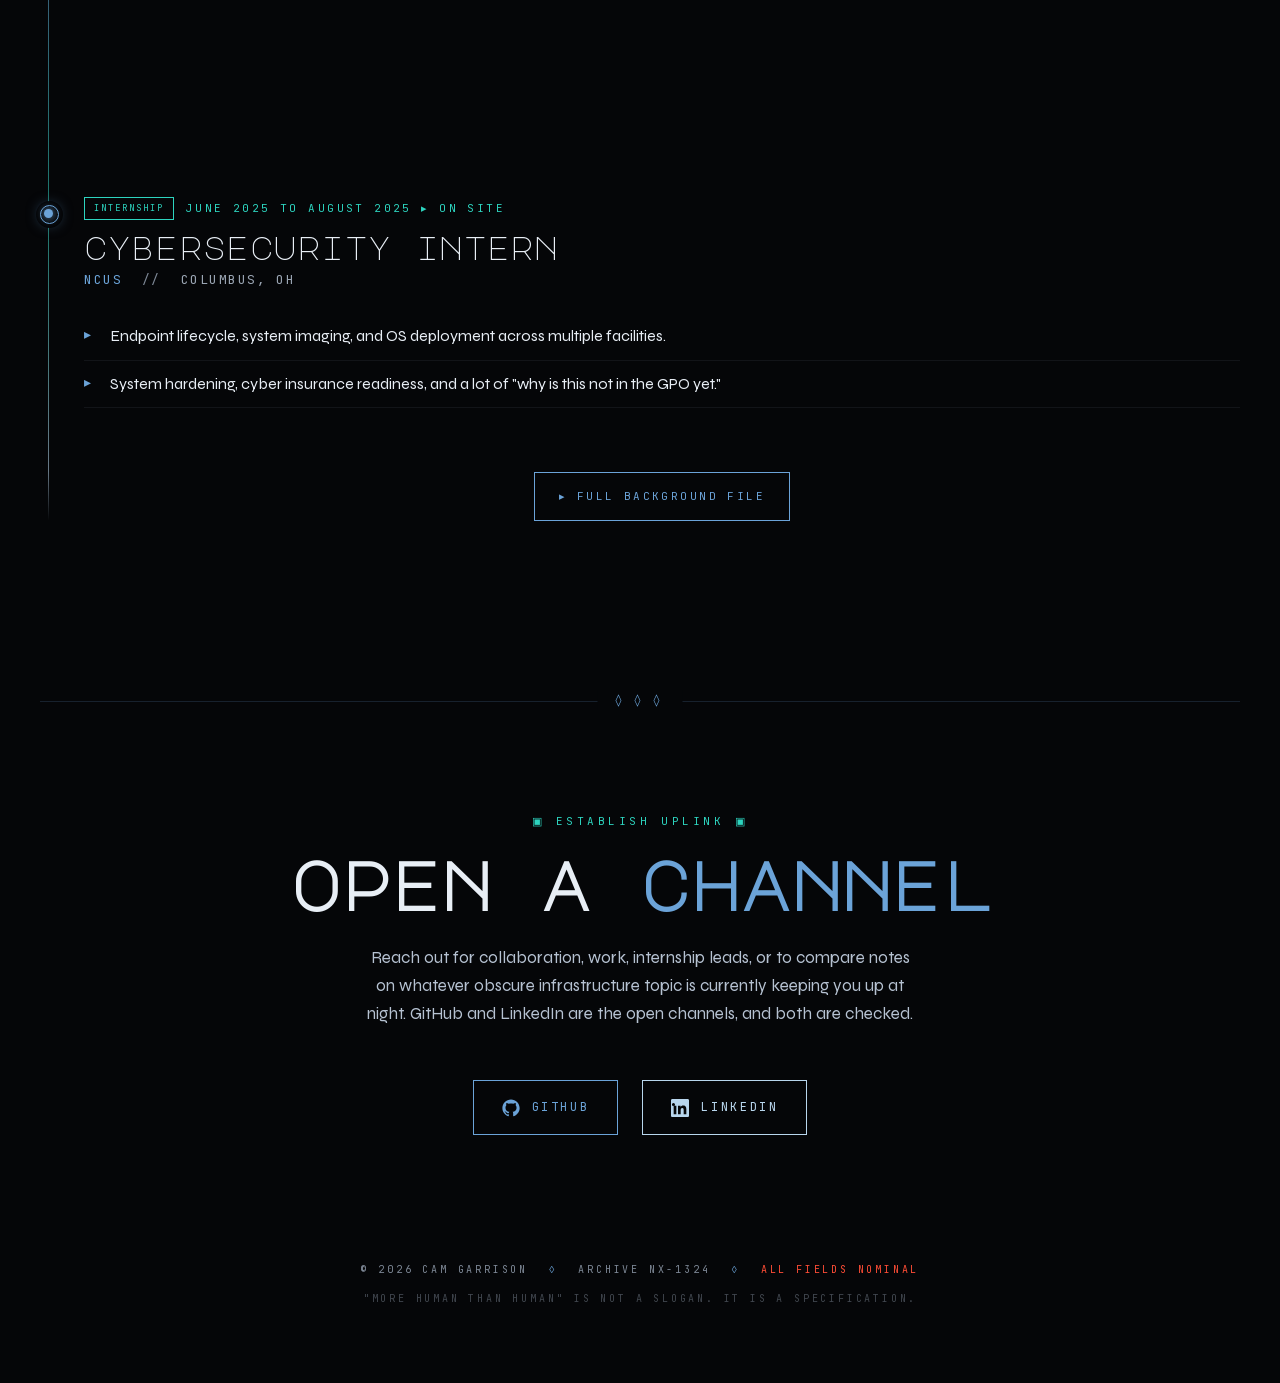
==== commit c613e631: "Fix 3d Model Build Error" ====
--- a/index.html
+++ b/index.html
@@ -275,7 +275,7 @@
     <header class="section-header">
       <div class="section-num"><strong>02</strong> /// LOG</div>
       <h2 class="section-title">recent deployments</h2>
-      <div class="section-subtitle">// short summary; full record on the background page</div>
+      <div class="section-subtitle">// short summary. full record on the background page</div>
     </header>
 
     <div class="timeline">
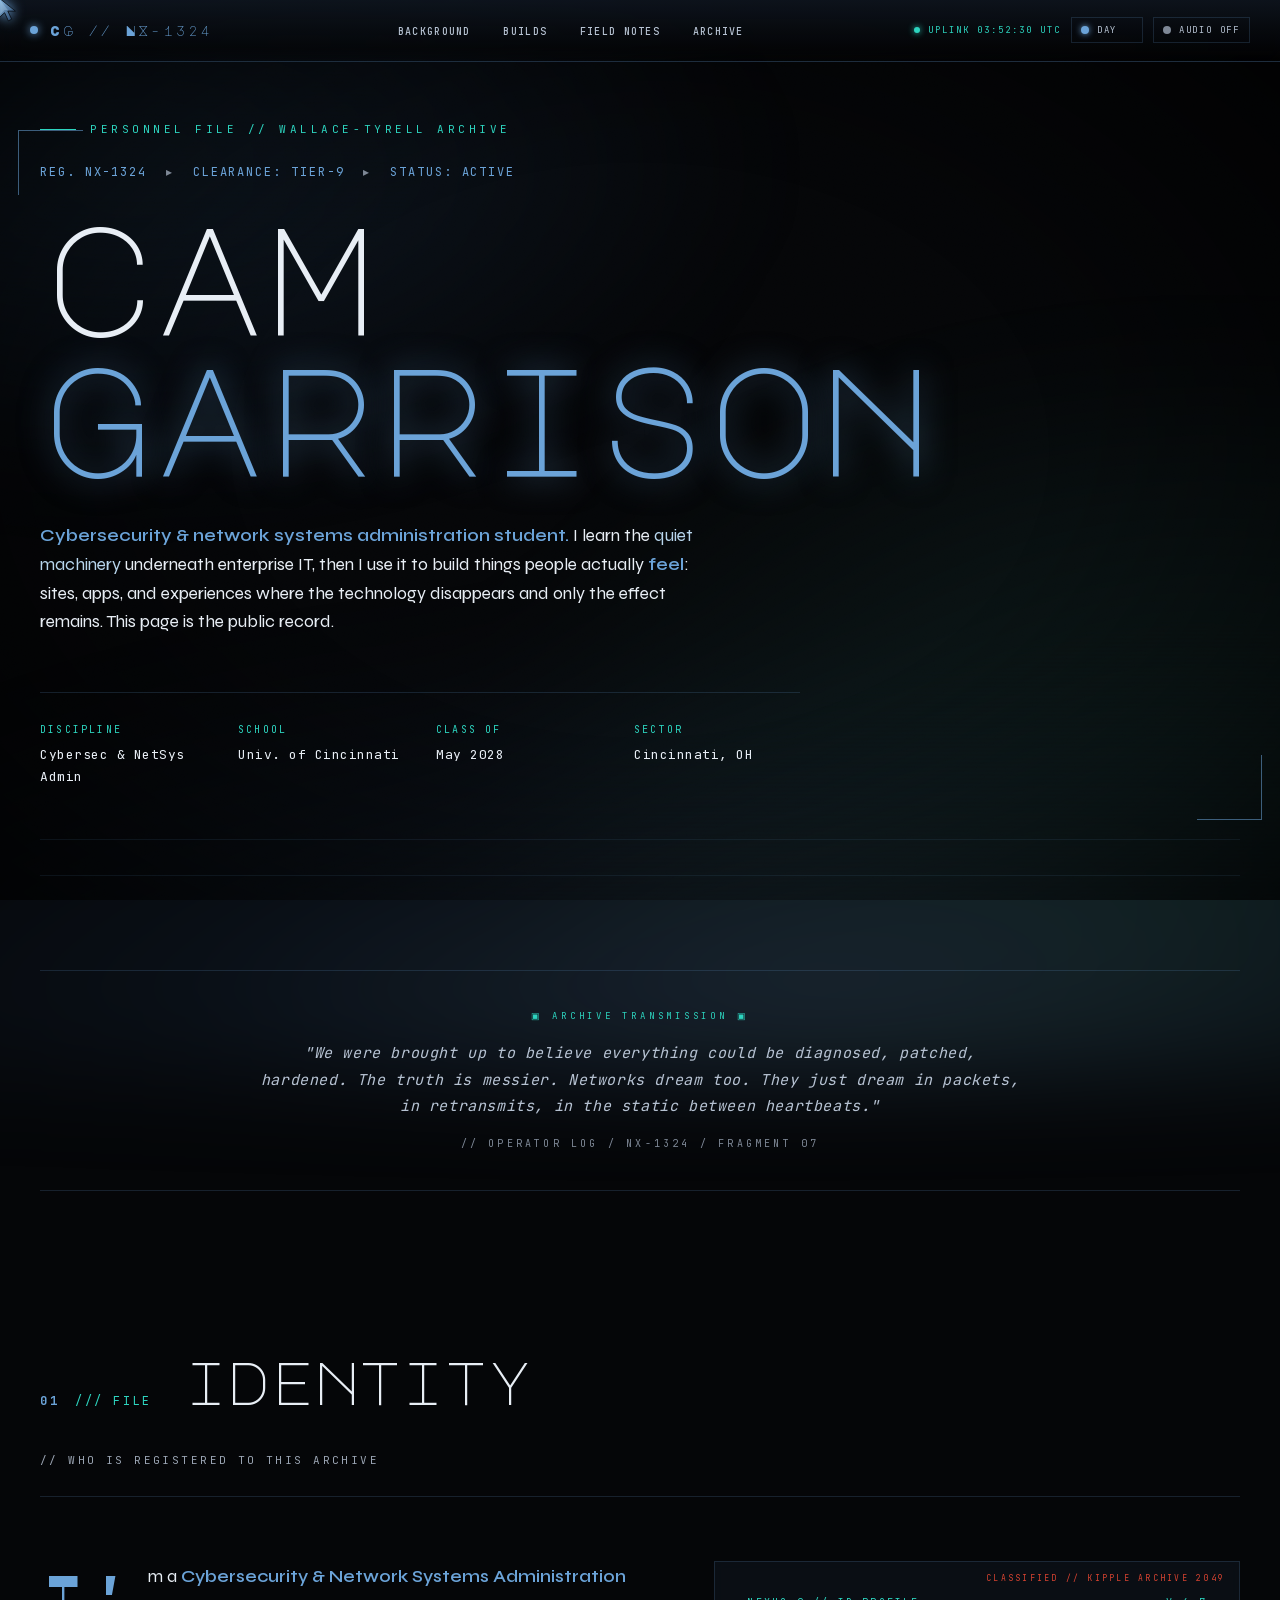
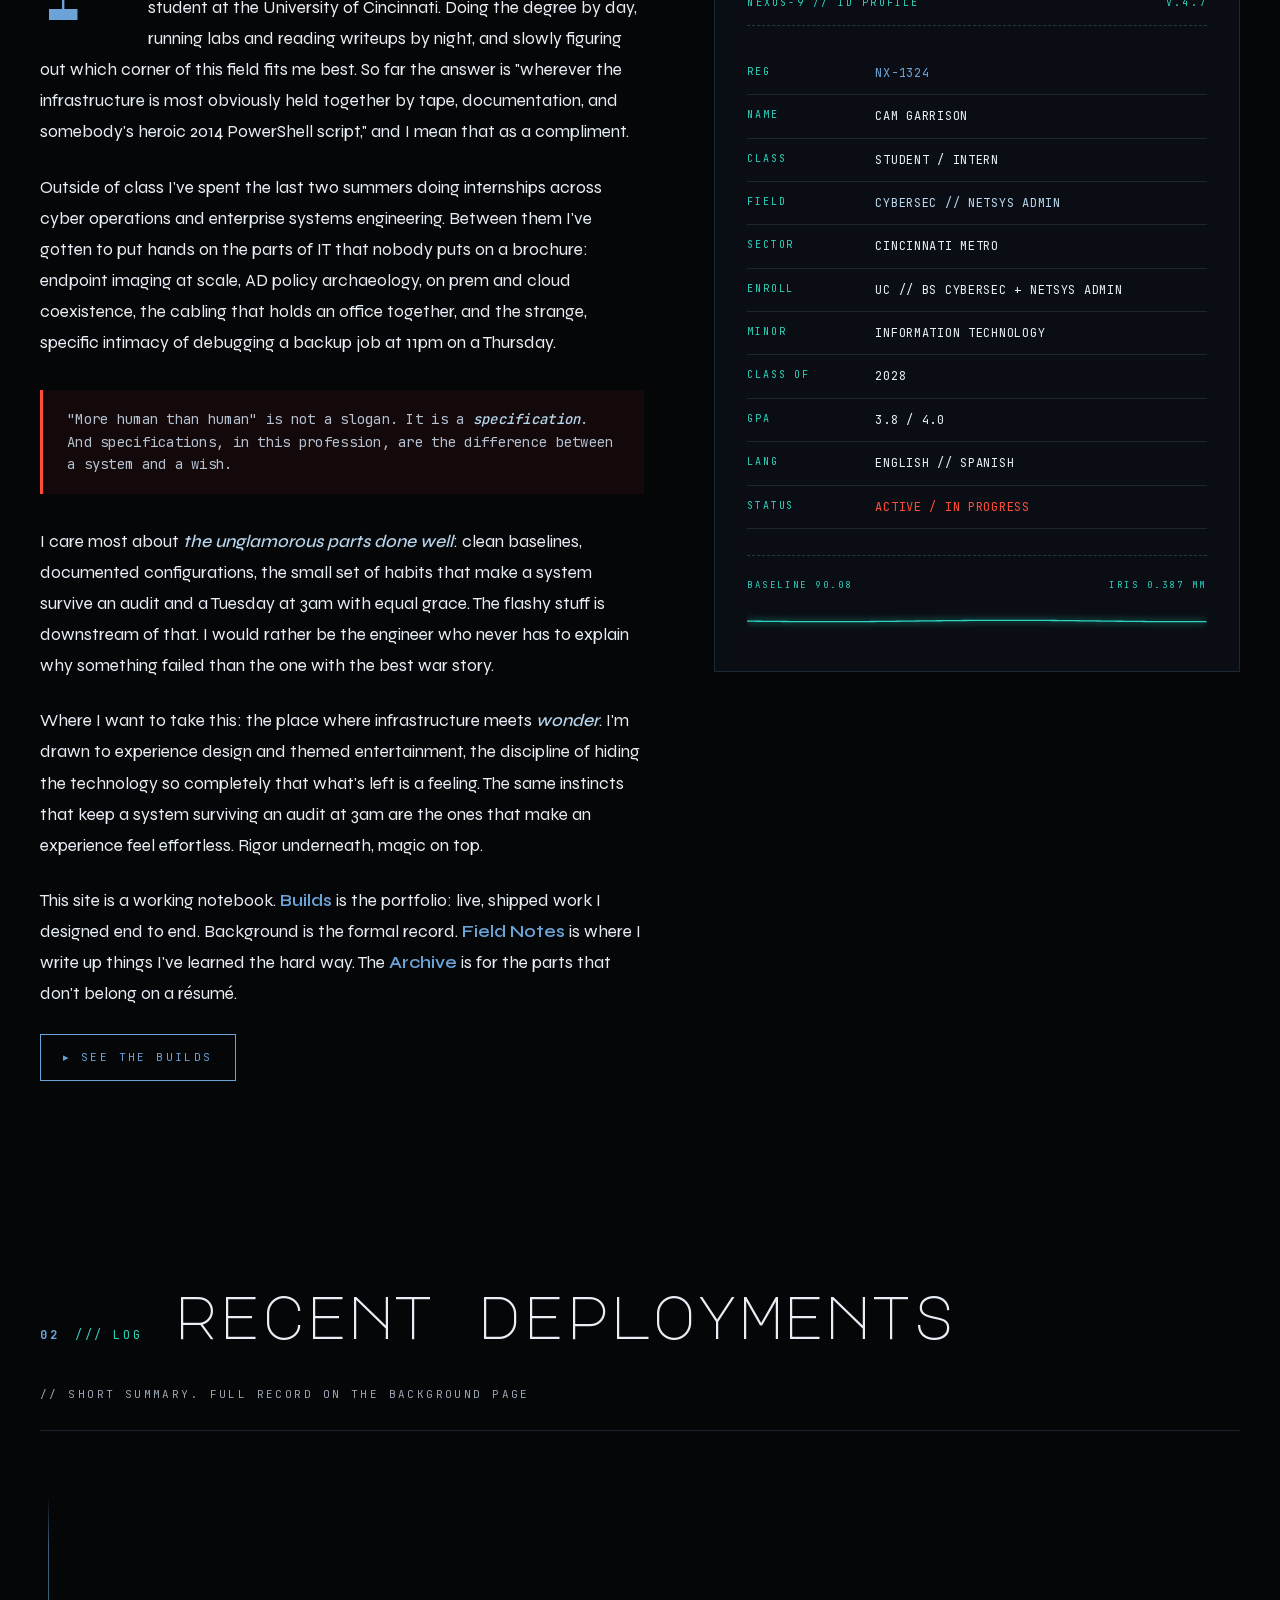
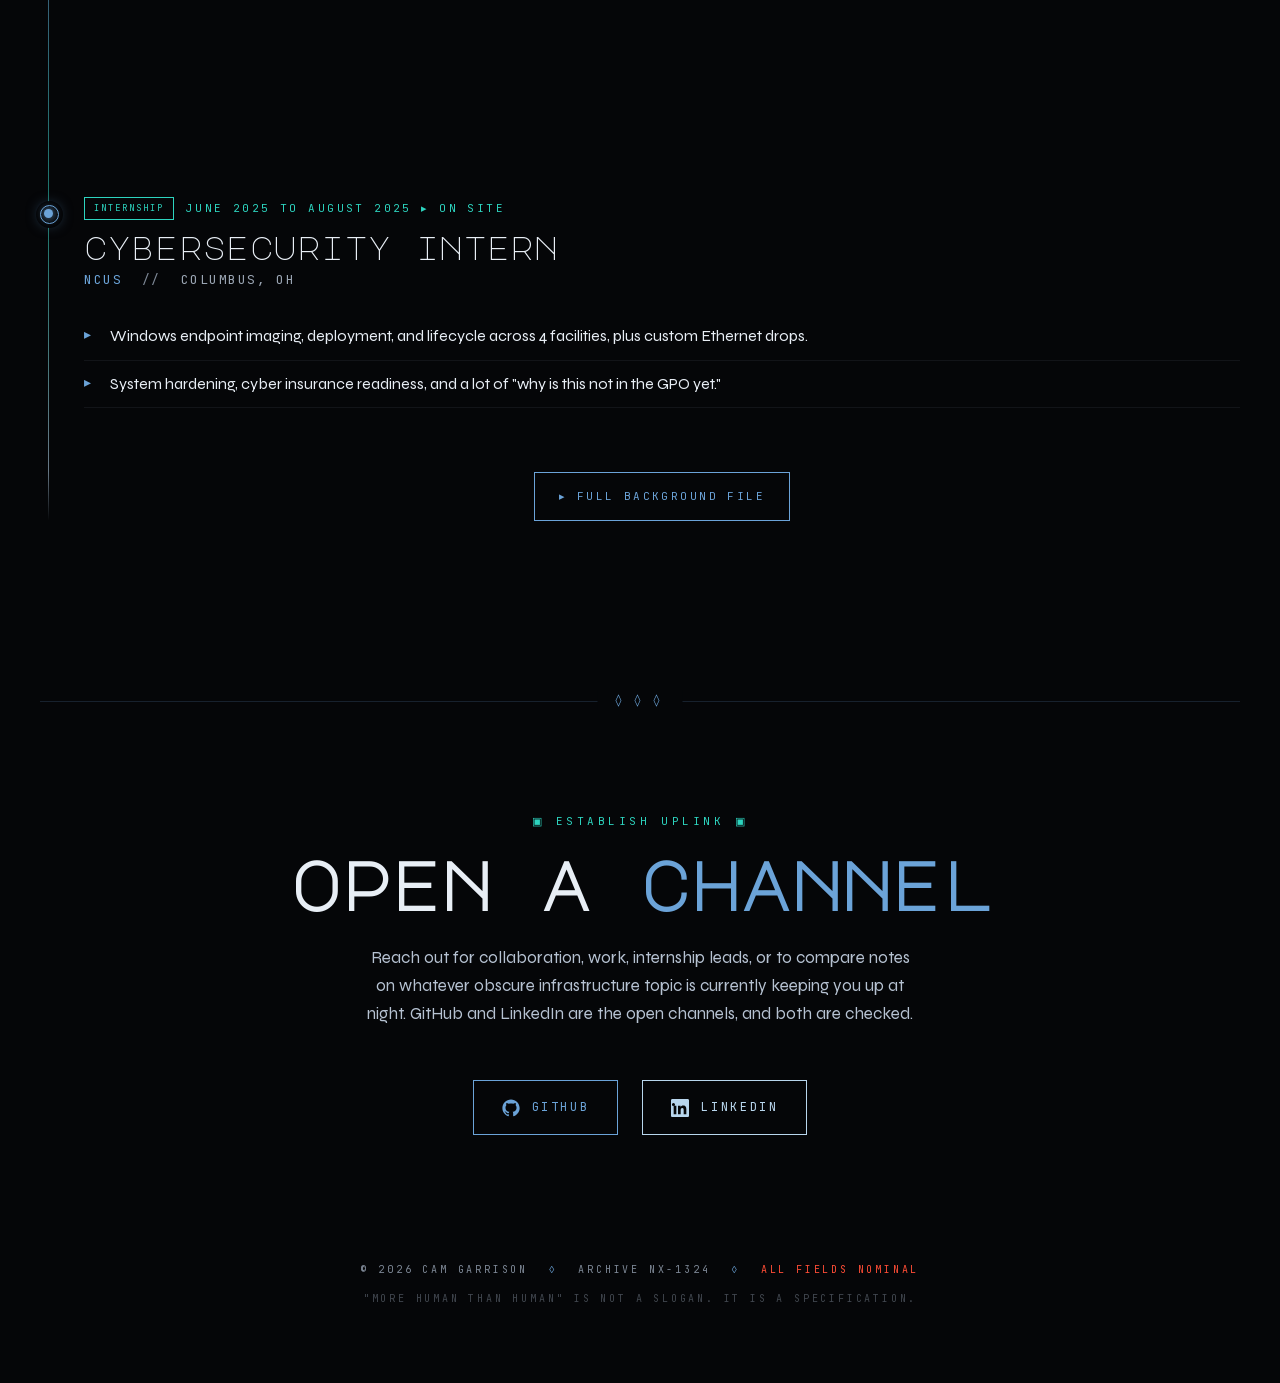
==== commit bee9116d: "Updated Resume Info" ====
--- a/index.html
+++ b/index.html
@@ -48,6 +48,7 @@
   "url": "https://camgarrison.com/",
   "image": "https://camgarrison.com/imgs/og-card.png",
   "jobTitle": "Cybersecurity & Network Systems Administration Student",
+  "knowsLanguage": ["English", "Spanish"],
   "affiliation": {
     "@type": "CollegeOrUniversity",
     "name": "University of Cincinnati"
@@ -256,7 +257,10 @@
         <div class="id-card-row"><span class="key">FIELD</span><span class="val ice">CYBERSEC // NETSYS ADMIN</span></div>
         <div class="id-card-row"><span class="key">SECTOR</span><span class="val">CINCINNATI METRO</span></div>
         <div class="id-card-row"><span class="key">ENROLL</span><span class="val">UC // BS CYBERSEC + NETSYS ADMIN</span></div>
+        <div class="id-card-row"><span class="key">MINOR</span><span class="val">INFORMATION TECHNOLOGY</span></div>
         <div class="id-card-row"><span class="key">CLASS OF</span><span class="val">2028</span></div>
+        <div class="id-card-row"><span class="key">GPA</span><span class="val">3.8 / 4.0</span></div>
+        <div class="id-card-row"><span class="key">LANG</span><span class="val">ENGLISH // SPANISH</span></div>
         <div class="id-card-row"><span class="key">STATUS</span><span class="val red">ACTIVE / IN PROGRESS</span></div>
 
         <div class="baseline">
@@ -291,8 +295,8 @@
           <span class="loc">cincinnati, oh</span>
         </div>
         <ul class="timeline-list">
-          <li>Endpoint security operations in an enterprise endpoint management and patching platform: patching, vulnerability remediation, and CVE research pushed across a global fleet.</li>
-          <li>Network and systems engineering for the Medpace Global Data Center, with change windows coordinated across Belgium, Singapore, and the UK.</li>
+          <li>Vulnerability remediation across a global endpoint fleet, with CVEs checked against NVD before patches go out enterprise wide.</li>
+          <li>Server racking, uptime monitoring, and network and systems engineering for the Medpace Global Data Center, coordinated with teams in Belgium, Singapore, and the UK.</li>
         </ul>
       </article>
 
@@ -308,7 +312,7 @@
           <span class="loc">columbus, oh</span>
         </div>
         <ul class="timeline-list">
-          <li>Endpoint lifecycle, system imaging, and OS deployment across multiple facilities.</li>
+          <li>Windows endpoint imaging, deployment, and lifecycle across 4 facilities, plus custom Ethernet drops.</li>
           <li>System hardening, cyber insurance readiness, and a lot of "why is this not in the GPO yet."</li>
         </ul>
       </article>
--- a/style.css
+++ b/style.css
@@ -1159,6 +1159,9 @@
   text-transform: uppercase;
 }
 
+.edu-meta + .edu-meta { margin-top: 6px; }
+.edu-meta .sep { color: var(--rule); margin: 0 6px; }
+
 .edu-status {
   font-family: var(--font-mono);
   font-size: 10px;
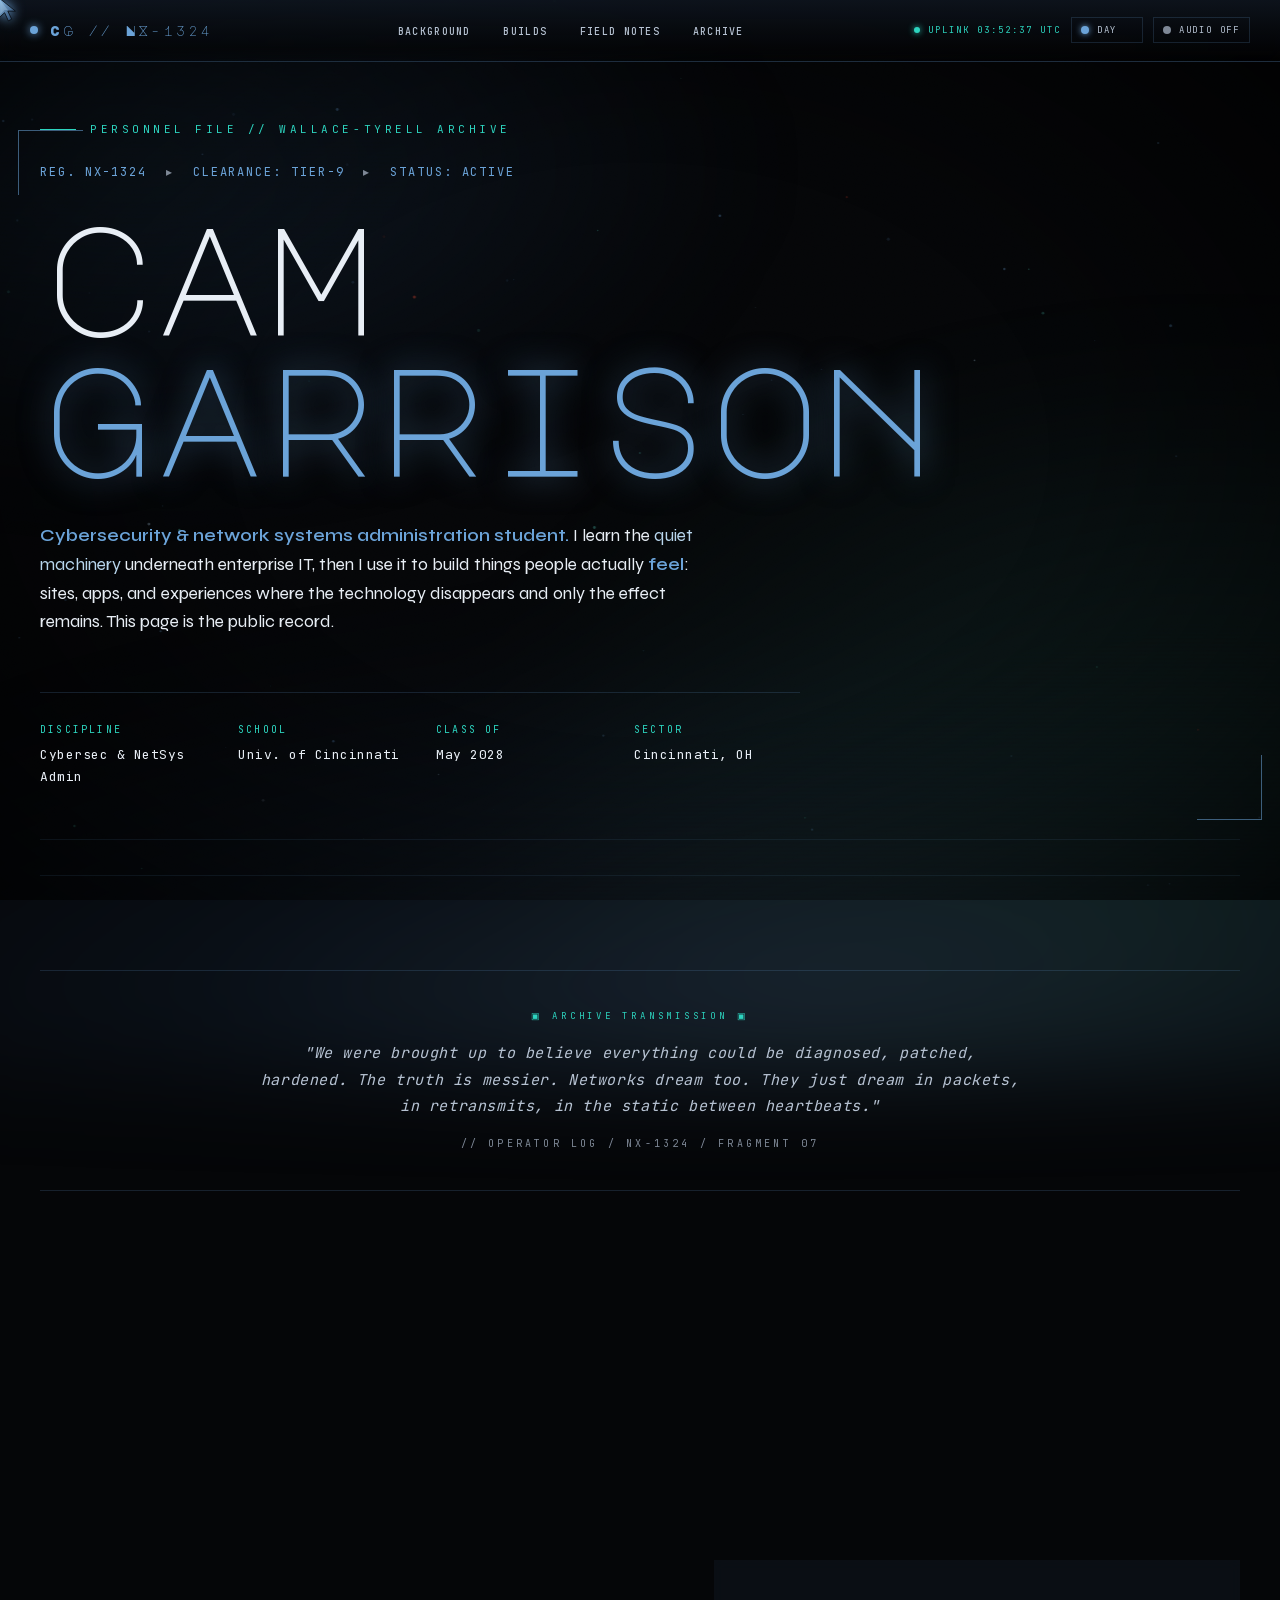
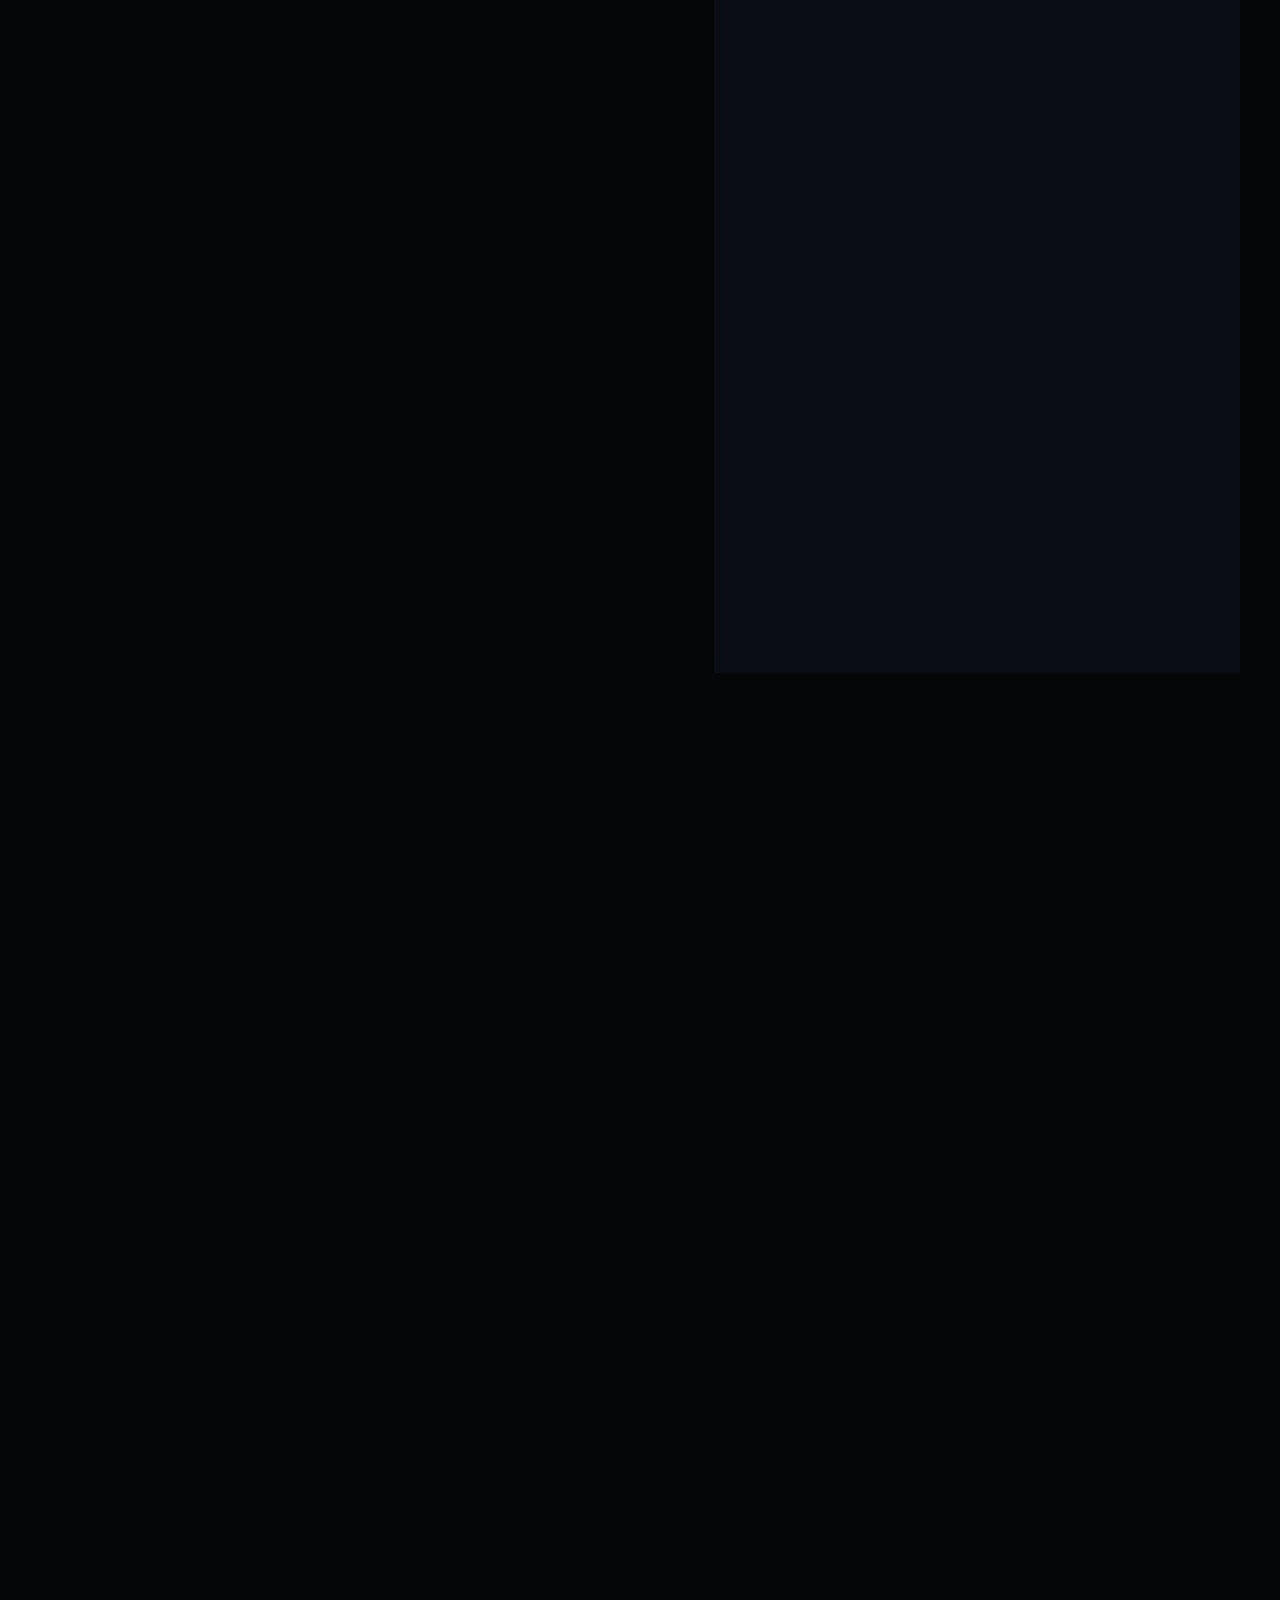
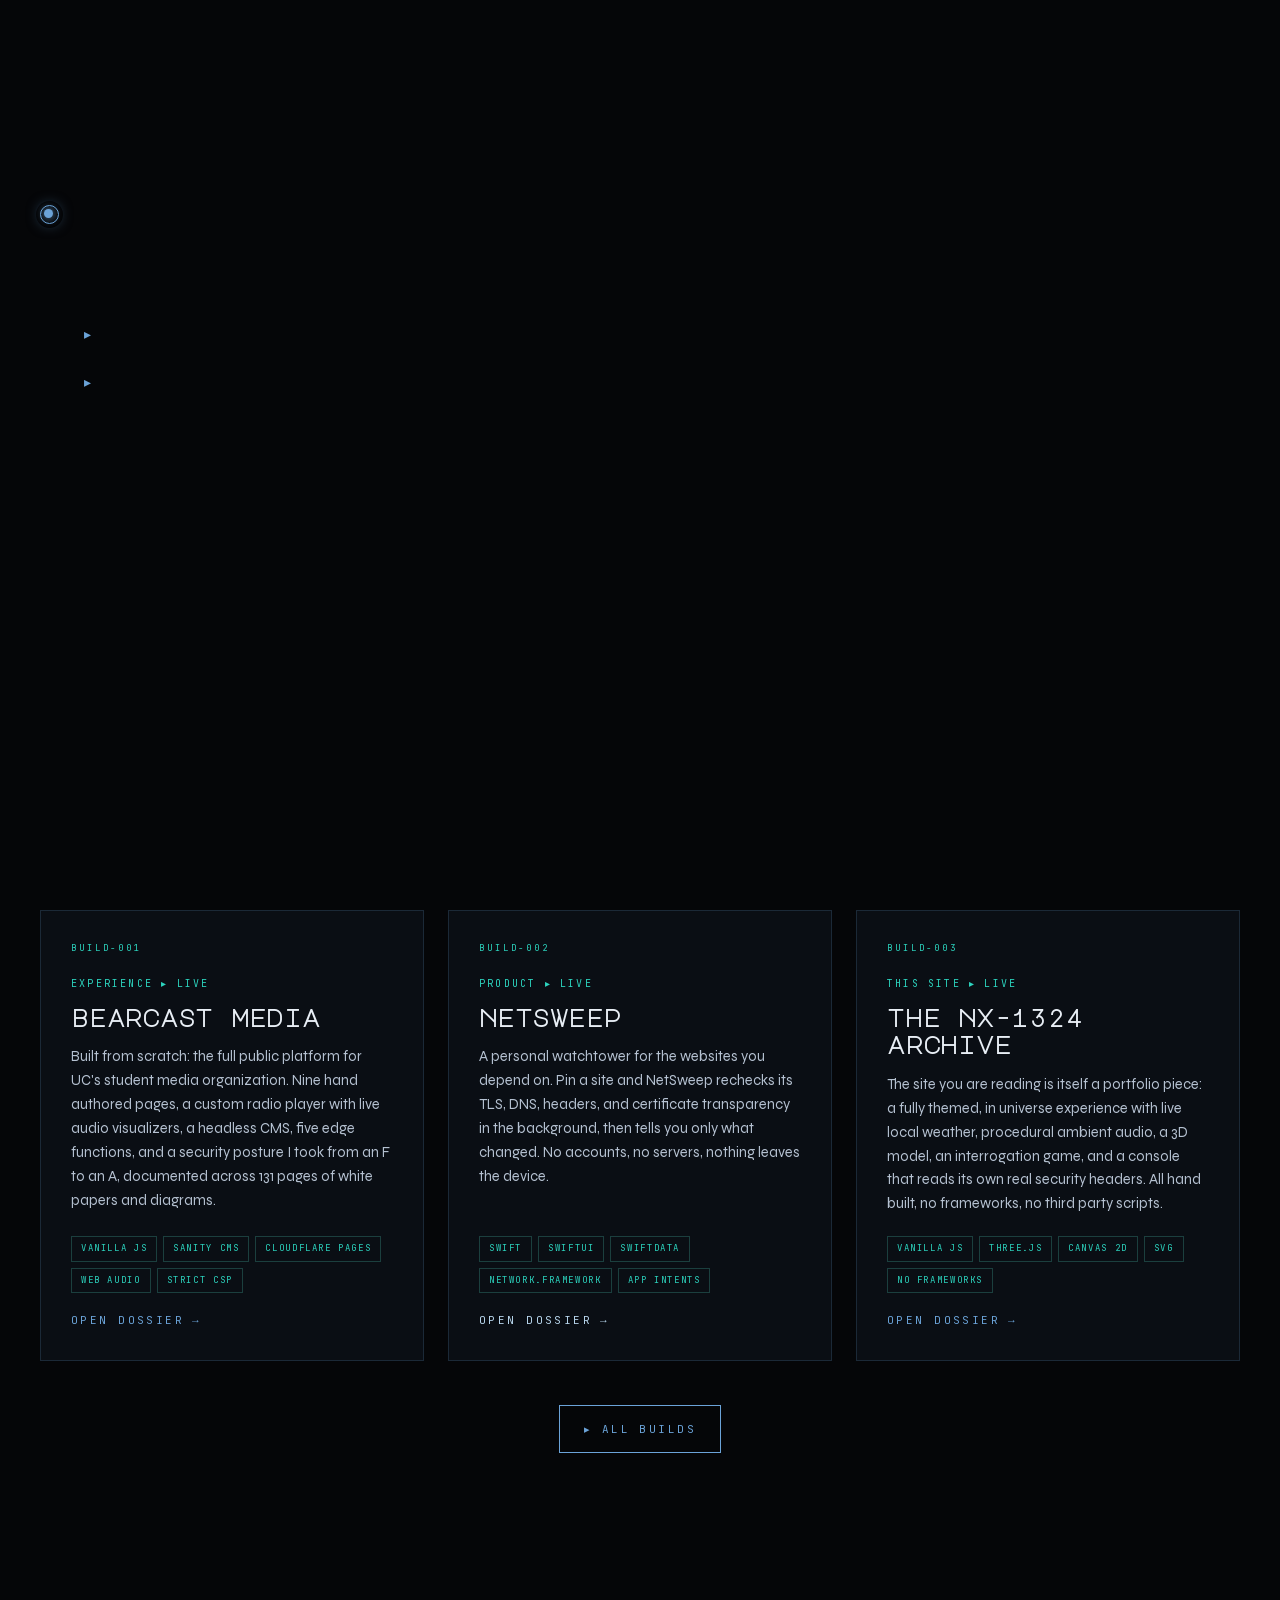
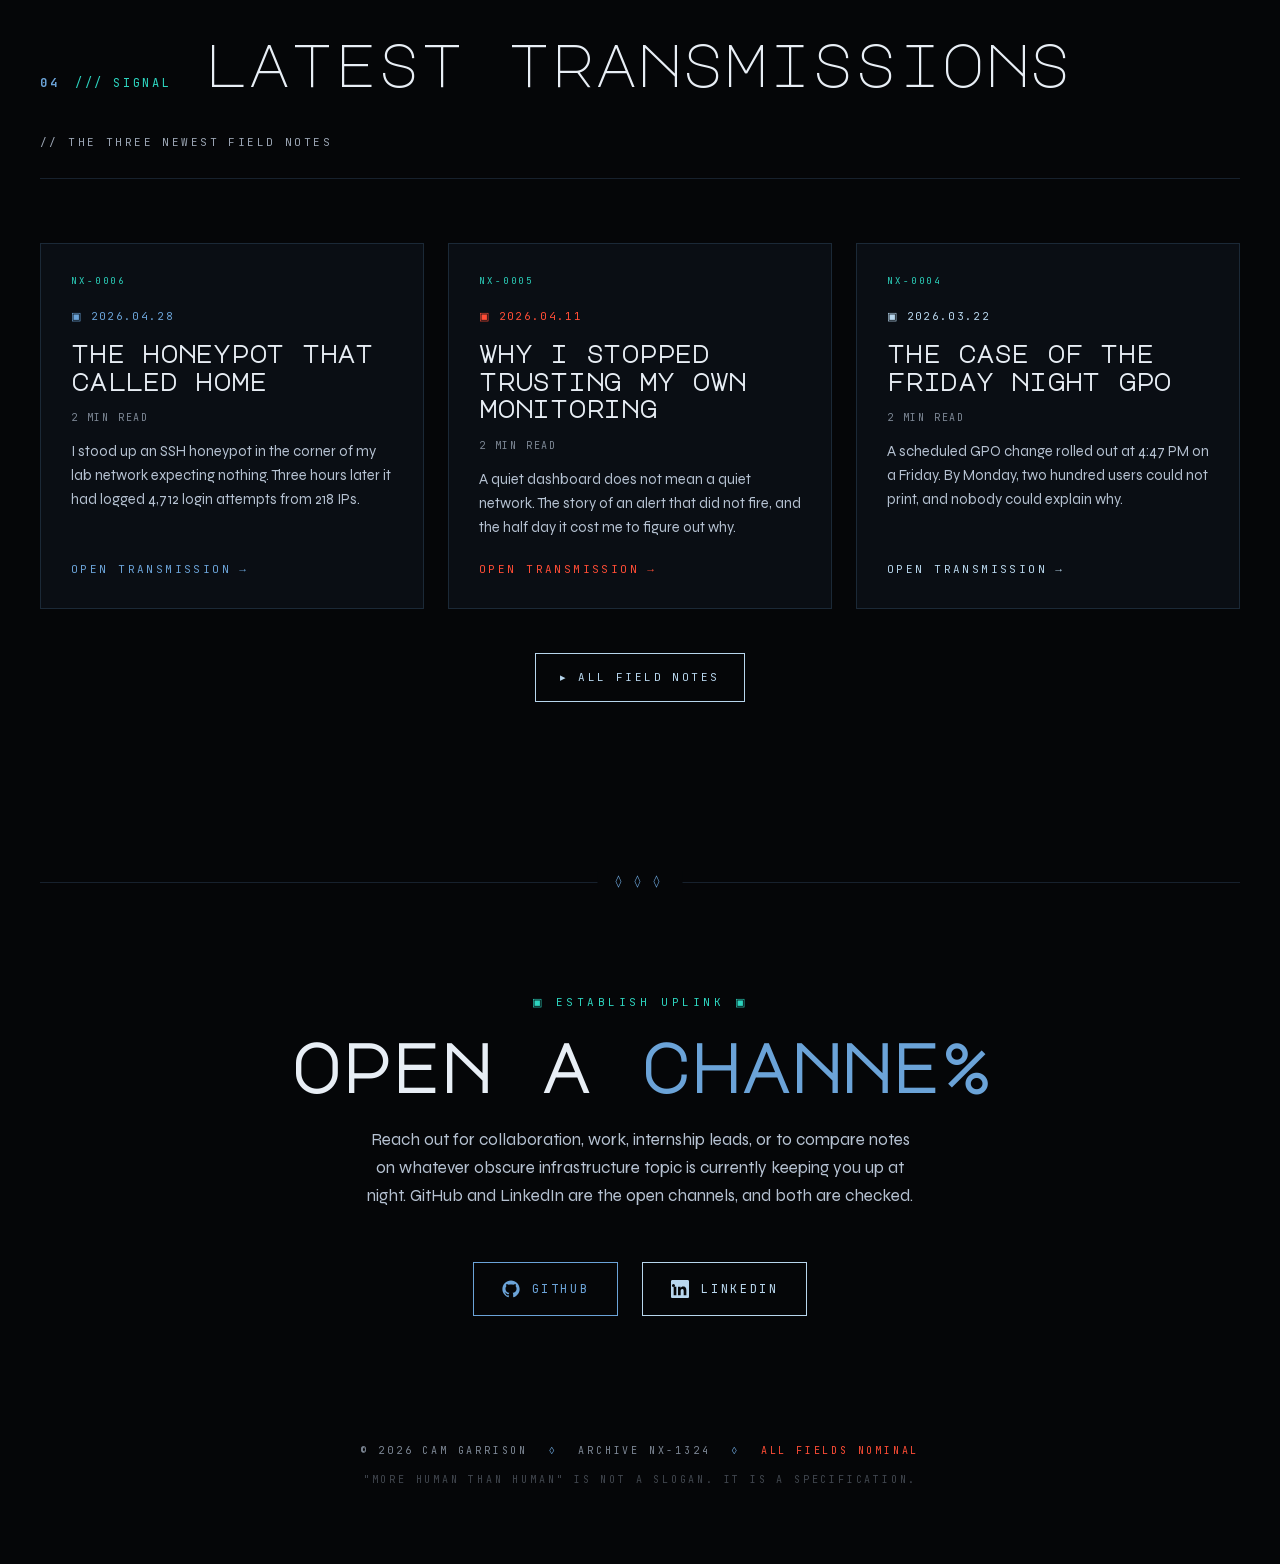
==== commit 1a4ce41e: "Major performance improvements and new features" ====
--- a/index.html
+++ b/index.html
@@ -6,6 +6,7 @@
 <title>Personnel Archive // NX-1324</title>
 <meta name="description" content="Cam Garrison is a Cybersecurity and Network Systems Administration student at the University of Cincinnati and a systems engineer intern at Medpace. Portfolio, shipped builds, field notes, and an interactive archive.">
 <link rel="canonical" href="https://camgarrison.com/">
+<link rel="alternate" type="application/rss+xml" title="Field Notes // NX-1324" href="/feed.xml">
 <meta property="og:type" content="website">
 <meta property="og:site_name" content="Personnel Archive // NX-1324">
 <meta property="og:title" content="Personnel Archive // NX-1324">
@@ -27,15 +28,16 @@
 <link rel="preload" href="fonts/jetbrains-mono-300-800-latin.woff2" as="font" type="font/woff2" crossorigin>
 <link rel="preload" href="fonts/major-mono-display-400-latin.woff2" as="font" type="font/woff2" crossorigin>
 <link rel="preload" href="fonts/syne-400-800-latin.woff2" as="font" type="font/woff2" crossorigin>
-<link rel="stylesheet" href="style.css">
+<link rel="stylesheet" href="style.css?v=20261113b">
 <script>
   (function(){
+    var d = document.documentElement, t = 'dark';
     try {
-      var t = localStorage.getItem('nx-theme') || 'dark';
-      document.documentElement.setAttribute('data-theme', t);
-    } catch(e) {
-      document.documentElement.setAttribute('data-theme', 'dark');
-    }
+      var s = localStorage.getItem('nx-theme');
+      if (s === 'light' || s === 'rain') t = s;
+    } catch(e) {}
+    d.setAttribute('data-theme', t);
+    d.className = 'js';
   })();
 </script>
 <!-- Structured data for search engines. Not executable, so it lives
@@ -71,16 +73,16 @@
 <a class="skip-link" href="#main">SKIP TO CONTENT ▸</a>
 
 <!-- Atmospheric layers -->
-<div class="haze-layer"></div>
-<canvas id="dust-canvas"></canvas>
-<canvas id="rain-canvas"></canvas>
-<div class="scanlines"></div>
-<div class="grain"></div>
-<div class="vignette"></div>
+<div class="haze-layer" aria-hidden="true"></div>
+<canvas id="dust-canvas" aria-hidden="true"></canvas>
+<canvas id="rain-canvas" aria-hidden="true"></canvas>
+<div class="scanlines" aria-hidden="true"></div>
+<div class="grain" aria-hidden="true"></div>
+<div class="vignette" aria-hidden="true"></div>
 
 <!-- Custom cursor -->
-<canvas id="cursor-trail-canvas"></canvas>
-<div id="cursor-arrow">
+<canvas id="cursor-trail-canvas" aria-hidden="true"></canvas>
+<div id="cursor-arrow" aria-hidden="true">
   <svg viewBox="0 0 24 24" xmlns="http://www.w3.org/2000/svg">
     <defs>
       <linearGradient id="cur-grad" x1="0" y1="0" x2="1" y2="1">
@@ -96,7 +98,7 @@
 
 <!-- Navigation -->
 <nav class="nav">
-  <a href="index.html" class="nav-logo">CG // NX-1324</a>
+  <a href="./" class="nav-logo">CG // NX-1324</a>
   <ul class="nav-links">
     <li><a href="background.html">Background</a></li>
     <li><a href="builds.html">Builds</a></li>
@@ -124,7 +126,7 @@
 <aside class="nav-drawer" id="nav-drawer" aria-hidden="true">
   <div class="nav-drawer-tag">▣ NAVIGATION CHANNEL ▣</div>
   <ul>
-    <li><a href="index.html" class="active">Home</a></li>
+    <li><a href="./" class="active">Home</a></li>
     <li><a href="background.html">Background</a></li>
     <li><a href="builds.html">Builds</a></li>
     <li><a href="blog.html">Field Notes</a></li>
@@ -325,6 +327,44 @@
     </div>
   </section>
 
+  <!-- FLAGSHIP WORK PREVIEW (cards rendered by JS from window.PROJECTS) -->
+  <section id="shipped">
+    <header class="section-header">
+      <div class="section-num"><strong>03</strong> /// SHIPPED</div>
+      <h2 class="section-title">flagship builds</h2>
+      <div class="section-subtitle">// live systems. each card opens the full dossier</div>
+    </header>
+
+    <div class="blog-grid" id="home-builds">
+      <noscript>
+        <p class="noscript-note">The build previews are rendered with JavaScript. The full list lives on the <a href="builds.html">Builds</a> page.</p>
+      </noscript>
+    </div>
+
+    <p class="home-more">
+      <a href="builds.html" class="contact-link" style="font-size:11px; padding:14px 24px;">▸ All Builds</a>
+    </p>
+  </section>
+
+  <!-- LATEST FIELD NOTES (cards rendered by JS from window.BLOG_POSTS) -->
+  <section id="latest">
+    <header class="section-header">
+      <div class="section-num"><strong>04</strong> /// SIGNAL</div>
+      <h2 class="section-title">latest transmissions</h2>
+      <div class="section-subtitle">// the three newest field notes</div>
+    </header>
+
+    <div class="blog-grid" id="home-notes">
+      <noscript>
+        <p class="noscript-note">The newest notes are rendered with JavaScript. The full feed lives on the <a href="blog.html">Field Notes</a> page.</p>
+      </noscript>
+    </div>
+
+    <p class="home-more">
+      <a href="blog.html" class="contact-link ice" style="font-size:11px; padding:14px 24px;">▸ All Field Notes</a>
+    </p>
+  </section>
+
   <!-- CONTACT -->
   <footer class="contact" id="contact">
     <div class="contact-tag">▣ ESTABLISH UPLINK ▣</div>
@@ -377,6 +417,6 @@
      https://cloudflareinsights.com to connect-src in _headers.
 <script defer src="https://static.cloudflareinsights.com/beacon.min.js" data-cf-beacon='{"token": "PASTE-TOKEN-HERE"}'></script>
 -->
-<script defer src="main.js"></script>
+<script defer src="main.js?v=20261113b"></script>
 </body>
 </html>
--- a/style.css
+++ b/style.css
@@ -262,9 +262,14 @@
   font-size: 17px;
   line-height: 1.7;
   overflow-x: hidden;
-  cursor: none;
   transition: background-color 0.6s ease, color 0.6s ease;
 }
+
+/* The native cursor is only suppressed when scripting is alive (the inline
+   bootstrap sets html.js). If JS is blocked or main.js fails to load, the
+   visitor keeps a normal pointer instead of an invisible one. :where() keeps
+   the specificity identical to the bare selectors used before. */
+:where(html.js), :where(html.js) body { cursor: none; }
 
 *, *::before, *::after { cursor: inherit; }
 
@@ -274,7 +279,7 @@
    transparent cursor image and keep `none` only as the final fallback. This
    hides the native cursor on Safari, Chrome, and Firefox alike. */
 @media (hover: hover) and (pointer: fine) {
-  html, body, *, *::before, *::after {
+  :where(html.js), :where(html.js) body, :where(html.js) *, :where(html.js) *::before, :where(html.js) *::after {
     cursor: url("[data-uri]") 0 0, none !important;
   }
 
@@ -320,6 +325,20 @@
   transition: top 0.2s ease;
 }
 .skip-link:focus { top: 14px; }
+
+/* Keyboard focus: one consistent, themed ring. Mouse clicks stay clean. */
+:focus-visible {
+  outline: 2px solid var(--accent-2);
+  outline-offset: 3px;
+}
+.terminal-input:focus-visible { outline: none; }
+
+/* Smooth cross page fades where the browser supports them. */
+@view-transition { navigation: auto; }
+@media (prefers-reduced-motion: reduce) {
+  @view-transition { navigation: none; }
+  html { scroll-behavior: auto; }
+}
 
 ::selection { background: var(--accent); color: var(--bg); }
 ::-webkit-scrollbar { width: 9px; height: 9px; }
@@ -937,10 +956,9 @@
 .timeline-item {
   position: relative;
   margin-bottom: 64px;
-  opacity: 0;
-  transform: translateY(24px);
   transition: opacity 0.9s ease, transform 0.9s ease;
 }
+:where(html.js) .timeline-item { opacity: 0; transform: translateY(24px); }
 
 .timeline-item.in-view { opacity: 1; transform: translateY(0); }
 
@@ -2480,9 +2498,11 @@
    UTIL
    ---------------------------------------------------------- */
 
-.reveal {
+:where(html.js) .reveal {
   opacity: 0;
   transform: translateY(28px);
+}
+.reveal {
   transition: opacity 0.95s cubic-bezier(0.16, 1, 0.3, 1), transform 0.95s cubic-bezier(0.16, 1, 0.3, 1);
 }
 
@@ -4165,3 +4185,182 @@
   .nx-toast, #idle-veil { transition: none !important; }
   .idle-line, .idle-text::after { animation: none !important; }
 }
+
+/* ============================================================
+   FIELD NOTE FILTERS, MODAL TOOLS, HOME TEASERS
+   ============================================================ */
+
+.note-filters {
+  display: flex;
+  flex-wrap: wrap;
+  align-items: center;
+  gap: 8px;
+  margin-bottom: 28px;
+}
+.note-filters-label {
+  font-family: var(--font-mono);
+  font-size: 10px;
+  letter-spacing: 0.24em;
+  color: var(--fg-dim);
+  text-transform: uppercase;
+  margin-right: 6px;
+}
+.note-filter {
+  font-family: var(--font-mono);
+  font-size: 10px;
+  letter-spacing: 0.18em;
+  text-transform: uppercase;
+  padding: 7px 12px;
+  background: none;
+  color: var(--accent-2);
+  border: 1px solid var(--rule-cool);
+  transition: color 0.2s, background-color 0.2s, border-color 0.2s;
+}
+.note-filter:hover { border-color: var(--accent-2); }
+.note-filter[aria-pressed="true"] {
+  color: var(--bg);
+  background: var(--accent-2);
+  border-color: var(--accent-2);
+}
+.note-count {
+  font-family: var(--font-mono);
+  font-size: 10px;
+  letter-spacing: 0.2em;
+  color: var(--fg-dim);
+  text-transform: uppercase;
+  margin-left: auto;
+}
+.blog-card[hidden] { display: none; }
+.blog-card-read {
+  font-family: var(--font-mono);
+  font-size: 10px;
+  letter-spacing: 0.18em;
+  color: var(--fg-dim);
+  text-transform: uppercase;
+  margin-bottom: 14px;
+}
+
+/* Cards used as links (home page teasers) */
+a.blog-card { text-decoration: none; color: inherit; }
+.blog-card-kicker {
+  font-family: var(--font-mono);
+  font-size: 10px;
+  letter-spacing: 0.22em;
+  color: var(--accent-2);
+  text-transform: uppercase;
+  margin-bottom: 12px;
+}
+.home-more { text-align: center; margin-top: 44px; }
+
+/* Modal footer: copy link + previous / next */
+.modal-tools {
+  display: flex;
+  flex-wrap: wrap;
+  gap: 12px;
+  margin-top: 36px;
+  padding-top: 24px;
+  border-top: 1px solid var(--rule);
+}
+.modal-tool {
+  font-family: var(--font-mono);
+  font-size: 10px;
+  letter-spacing: 0.2em;
+  text-transform: uppercase;
+  background: none;
+  color: var(--accent);
+  border: 1px solid var(--accent);
+  padding: 10px 16px;
+  transition: color 0.2s, background-color 0.2s;
+}
+.modal-tool:hover { color: var(--bg); background: var(--accent); }
+.modal-tool.ice { color: var(--accent-3); border-color: var(--accent-3); }
+.modal-tool.ice:hover { color: var(--bg); background: var(--accent-3); }
+.modal-tool[hidden] { display: none; }
+.modal-tool.push { margin-left: auto; }
+@media (max-width: 600px) { .modal-tool.push { margin-left: 0; } }
+
+.noscript-note {
+  grid-column: 1 / -1;
+  font-family: var(--font-mono);
+  font-size: 12px;
+  letter-spacing: 0.12em;
+  color: var(--fg-mute);
+  border: 1px dashed var(--rule);
+  padding: 22px;
+  line-height: 1.8;
+}
+
+.noscript-note a { color: var(--accent); }
+.blog-grid > noscript, .builds-exhibit-list > noscript { display: block; grid-column: 1 / -1; }
+
+/* ============================================================
+   FIELD NOTE BODY — elements the Markdown renderer can emit
+   beyond the original p / h3 / code / blockquote set.
+   ============================================================ */
+
+.feed-link { margin-top: 28px; }
+
+.modal-loading {
+  font-family: var(--font-mono);
+  font-size: 12px;
+  letter-spacing: 0.16em;
+  color: var(--fg-dim);
+  text-transform: uppercase;
+}
+
+.modal-body h4 {
+  font-family: var(--font-mono);
+  font-size: 12px;
+  letter-spacing: 0.24em;
+  text-transform: uppercase;
+  color: var(--accent-2);
+  margin: 30px 0 14px;
+}
+
+/* Prose links only: the dossier buttons keep their own look. */
+.modal-body :is(p, li, blockquote) a {
+  color: var(--accent);
+  text-decoration: underline;
+  text-decoration-color: color-mix(in srgb, var(--accent) 45%, transparent);
+  text-underline-offset: 3px;
+  overflow-wrap: anywhere;
+}
+.modal-body :is(p, li, blockquote) a:hover { color: var(--accent-3); text-decoration-color: var(--accent-3); }
+
+.modal-body ul, .modal-body ol { margin: 0 0 20px 1.4em; }
+.modal-body li { margin-bottom: 8px; padding-left: 4px; }
+.modal-body li::marker { color: var(--accent-2); font-family: var(--font-mono); font-size: 0.85em; }
+
+.modal-body pre {
+  margin: 0 0 22px;
+  padding: 18px 20px;
+  background: color-mix(in srgb, var(--bg) 70%, transparent);
+  border: 1px solid var(--rule);
+  border-left: 2px solid var(--accent-2);
+  overflow-x: auto;
+  line-height: 1.6;
+  tab-size: 2;
+}
+.modal-body pre code {
+  display: block;
+  padding: 0;
+  border: 0;
+  background: none;
+  color: var(--fg);
+  font-family: var(--font-mono);
+  font-size: 13px;
+  white-space: pre;
+}
+
+.modal-body img {
+  max-width: 100%;
+  height: auto;
+  margin: 6px 0 22px;
+  border: 1px solid var(--rule);
+}
+
+.modal-body hr {
+  border: 0;
+  border-top: 1px dashed var(--rule);
+  margin: 32px 0;
+}
